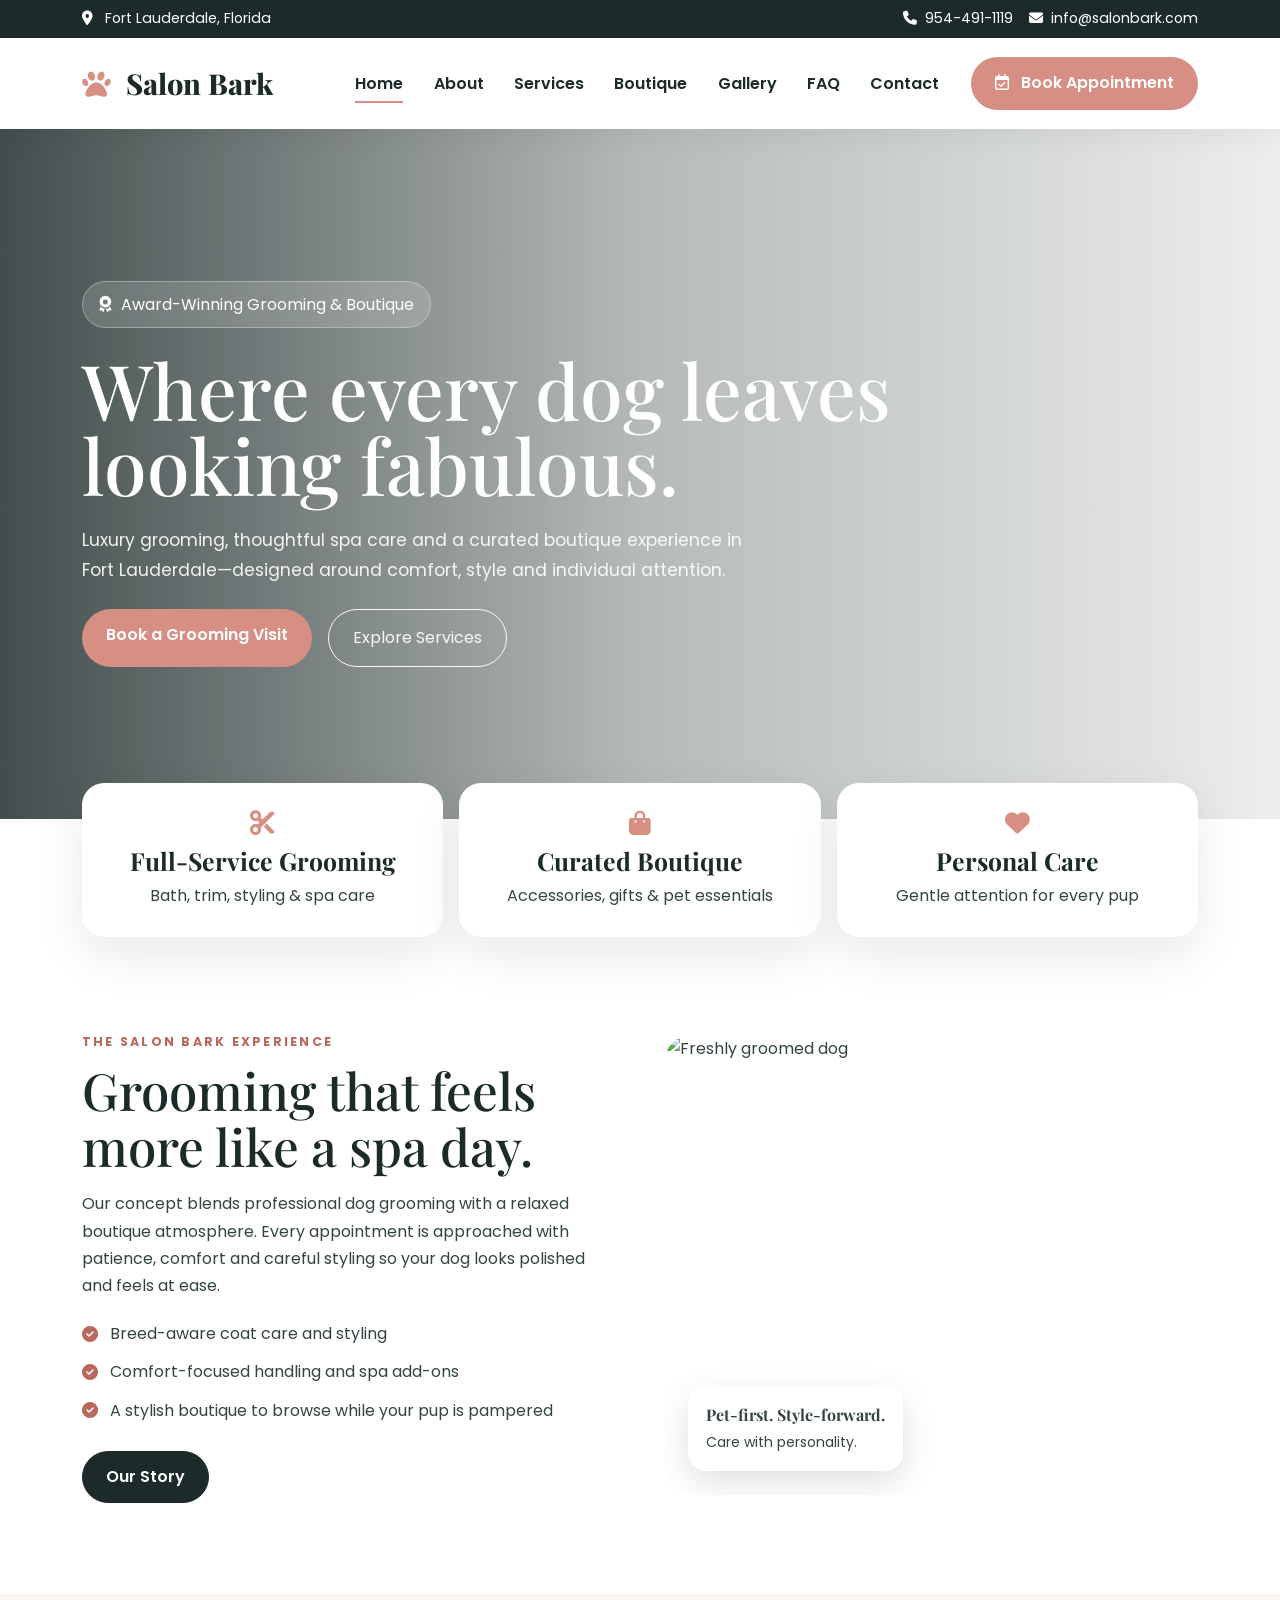
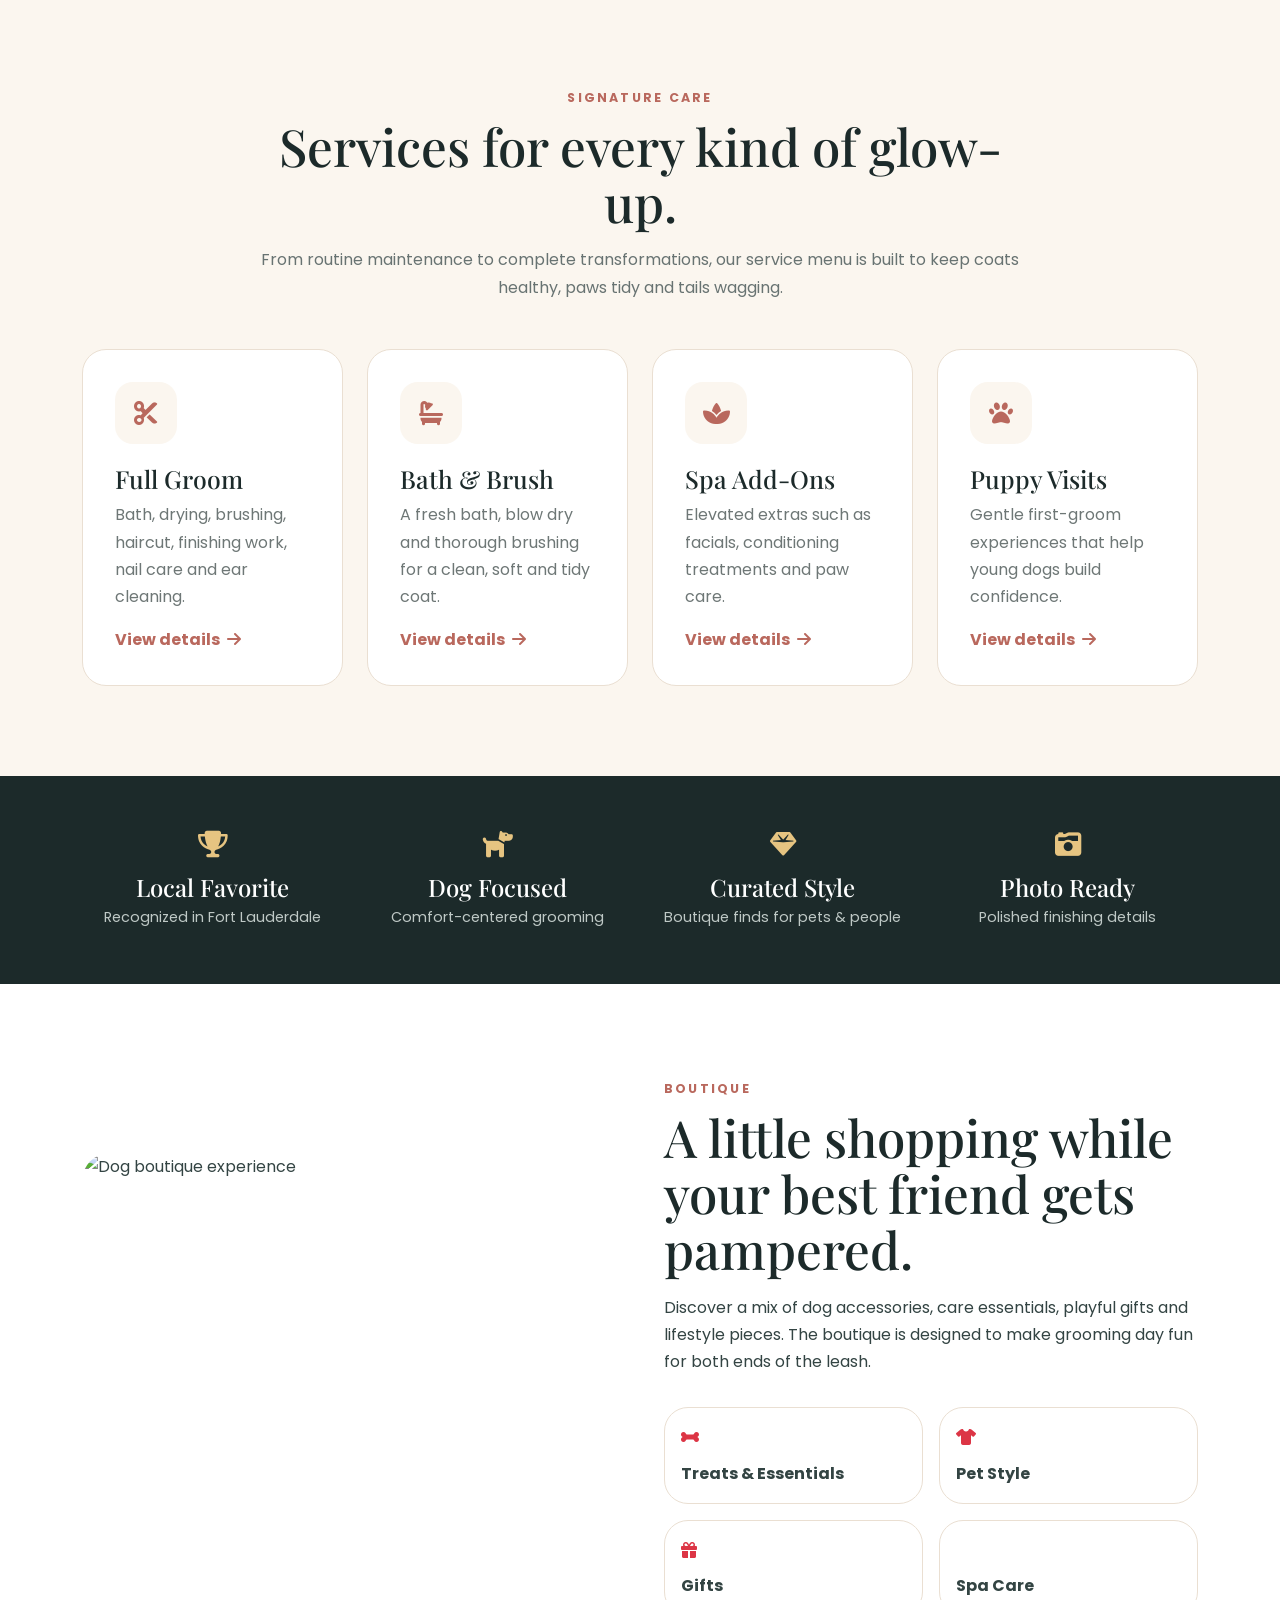
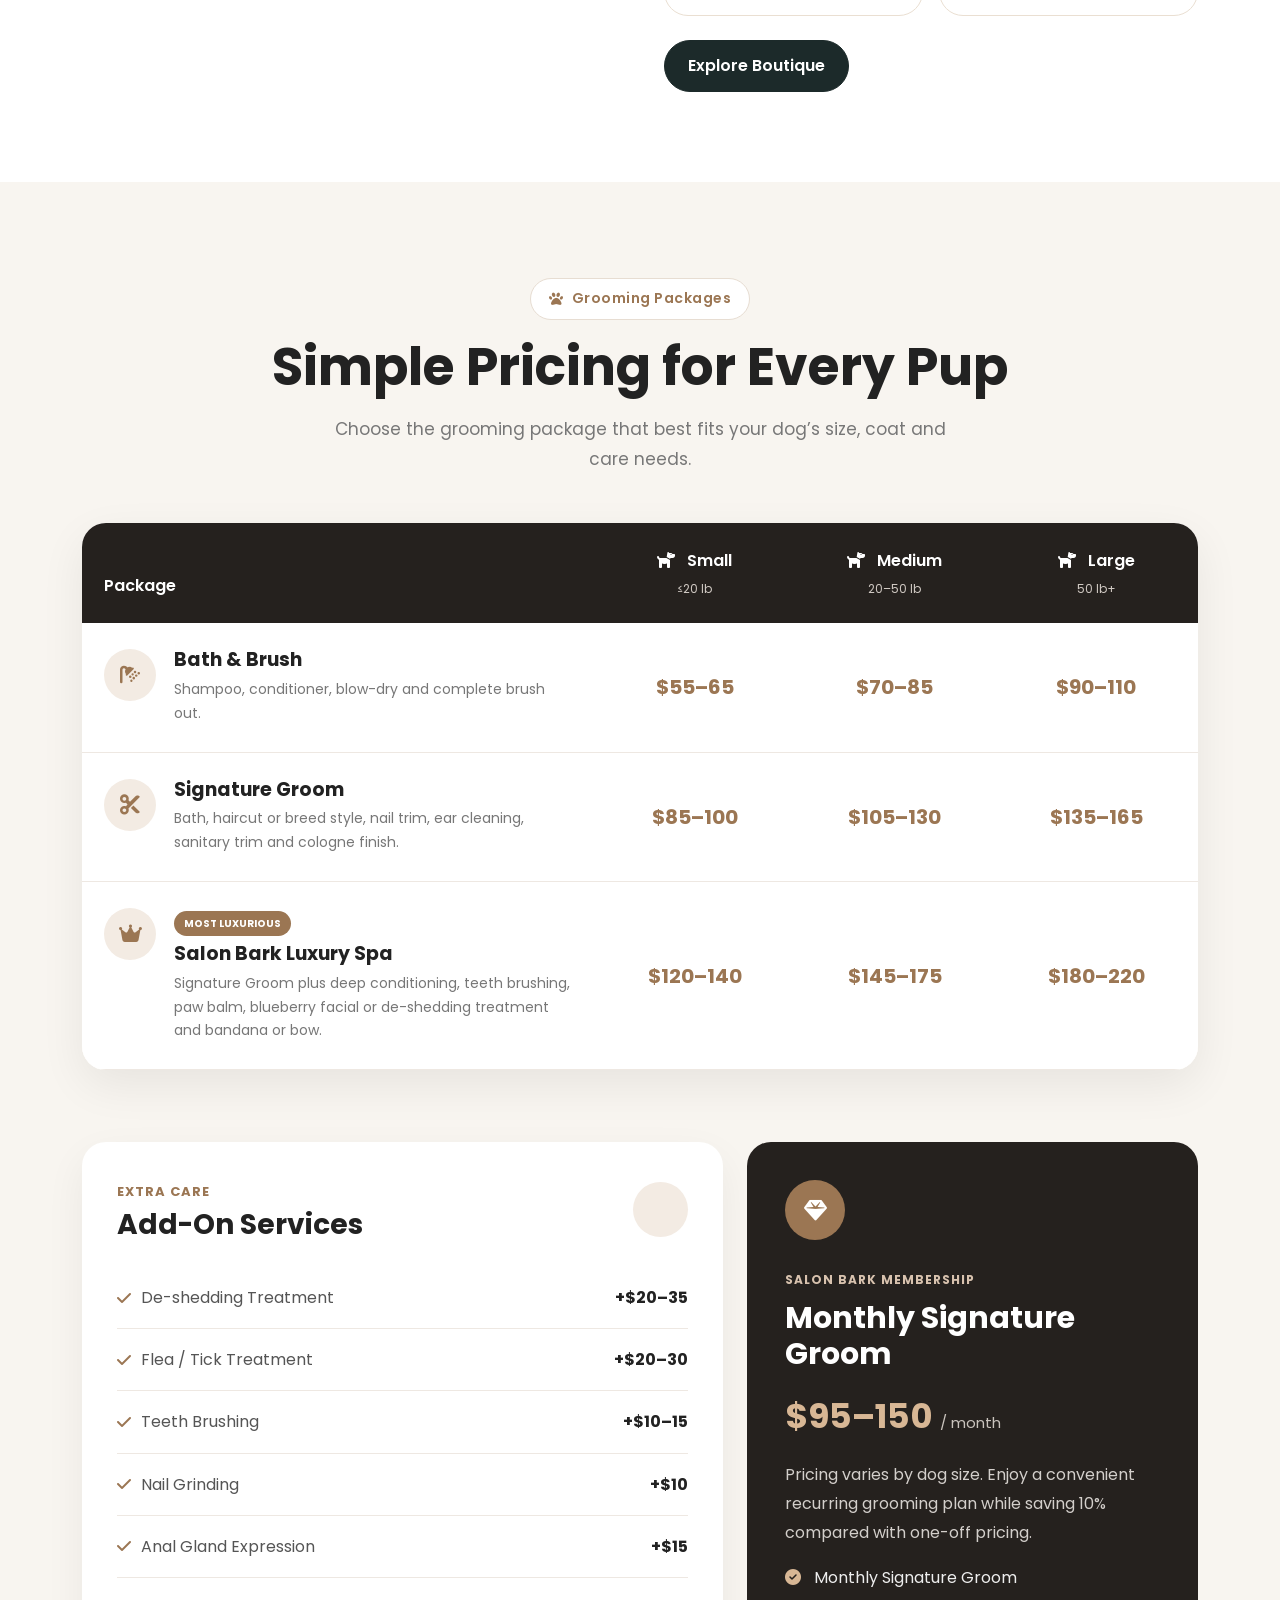
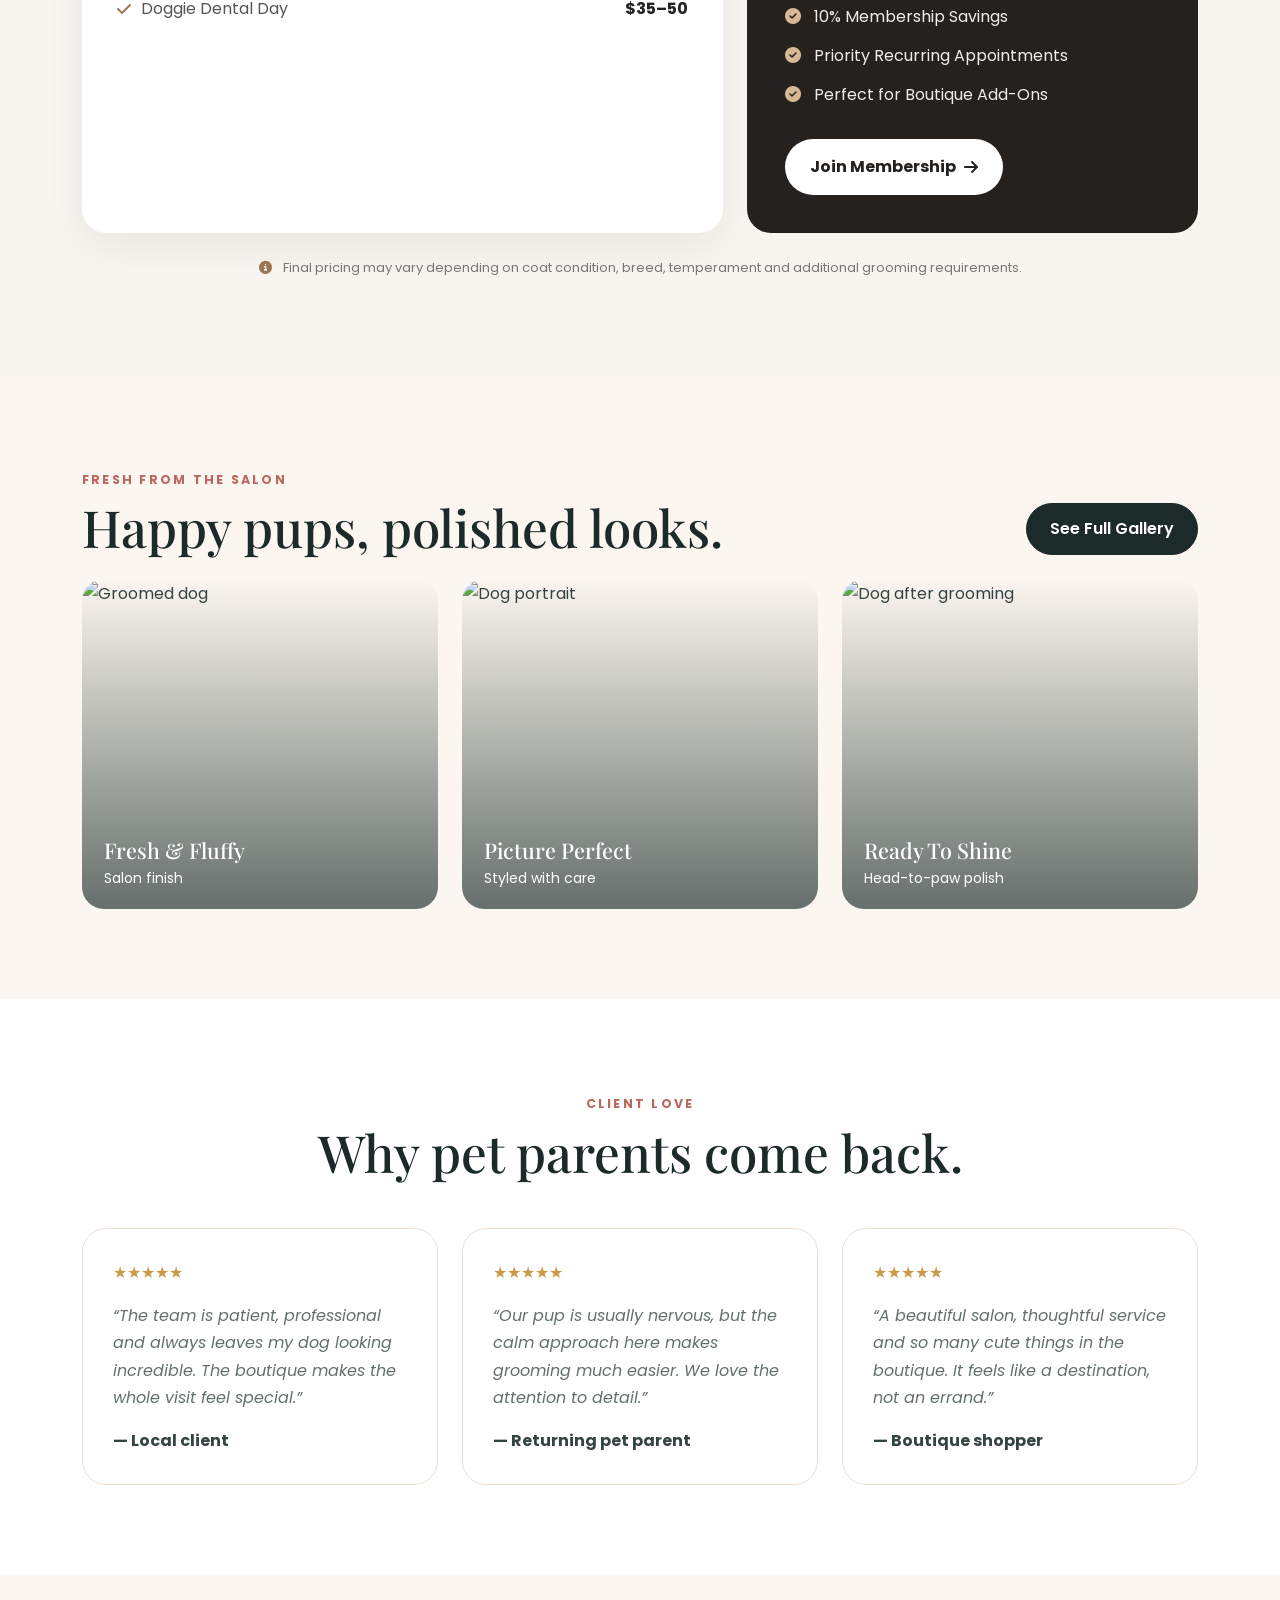
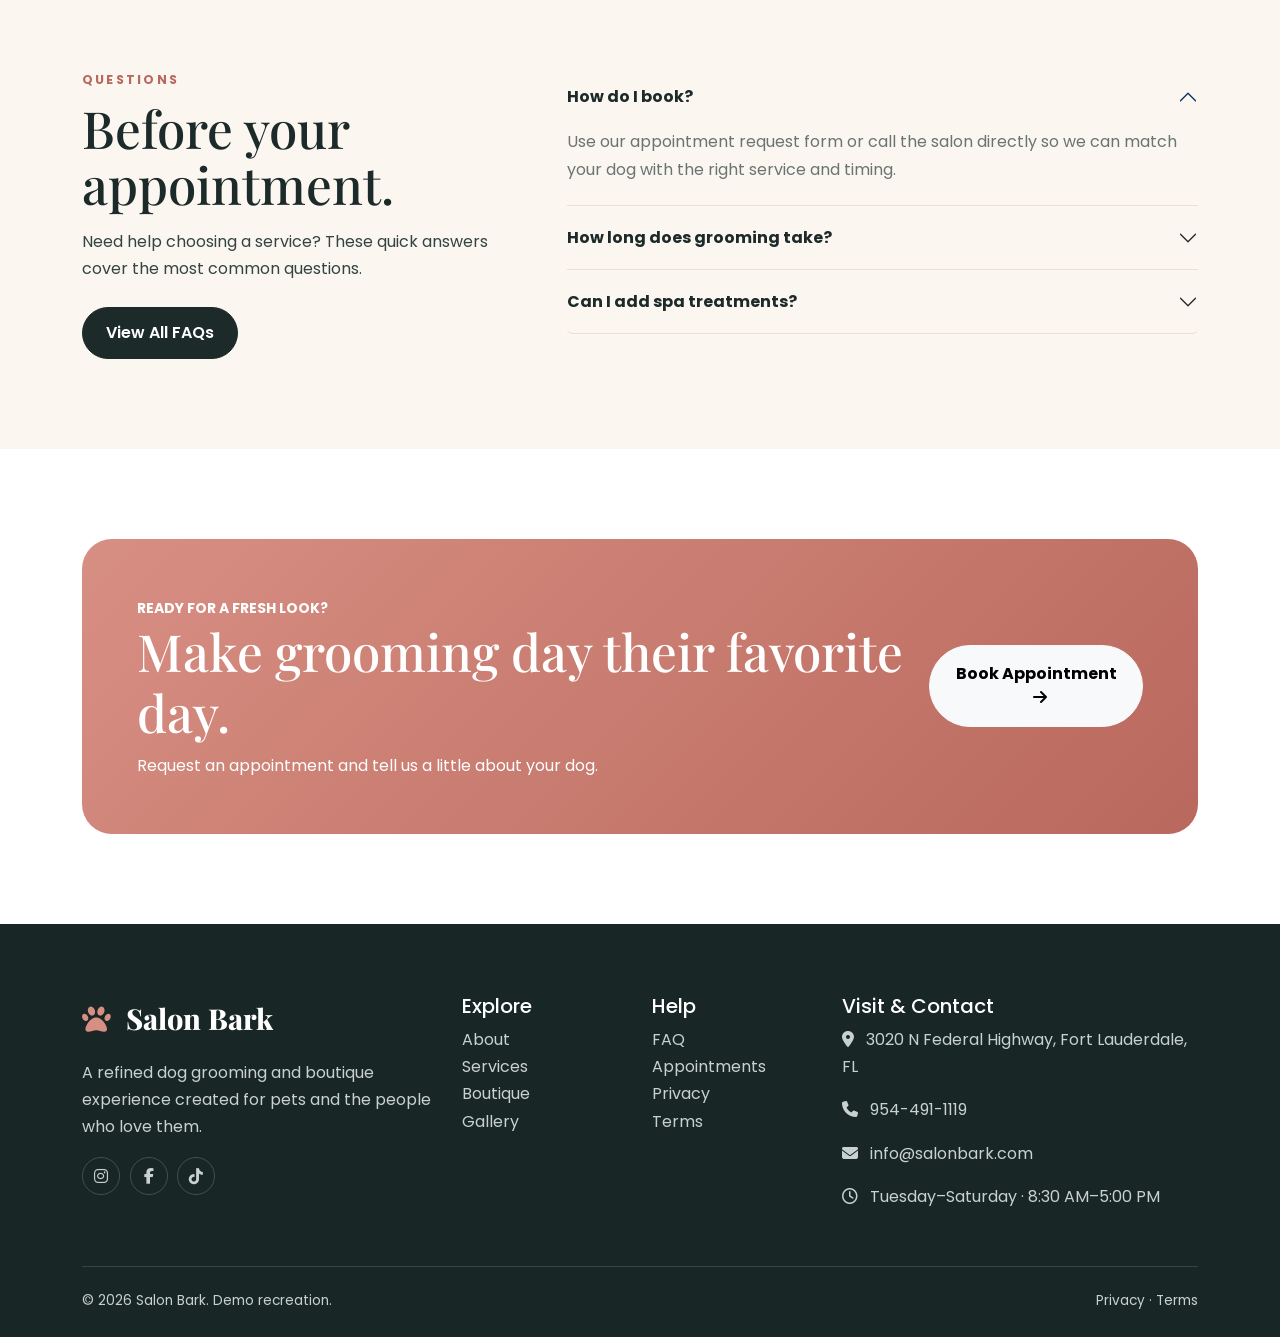
==== index.html @ e5b76bb6 "new" ====
<!DOCTYPE html>
<html lang="en">
 <head>
  <meta charset="utf-8"/>
  <meta content="width=device-width,initial-scale=1" name="viewport"/>
  <title>
   Salon Bark | Grooming &amp; Boutique
  </title>
  <meta content="Premium dog grooming and boutique experience in Fort Lauderdale." name="description"/>
  <link href="https://fonts.googleapis.com" rel="preconnect"/>
  <link crossorigin="" href="https://fonts.gstatic.com" rel="preconnect"/>
  <link href="https://fonts.googleapis.com/css2?family=Playfair+Display:wght@600;700;800&amp;family=Poppins:wght@400;500;600;700&amp;display=swap" rel="stylesheet"/>
  <link href="https://cdn.jsdelivr.net/npm/bootstrap@5.3.3/dist/css/bootstrap.min.css" rel="stylesheet"/>
  <link href="https://cdnjs.cloudflare.com/ajax/libs/font-awesome/6.7.2/css/all.min.css" rel="stylesheet"/>
  <link href="assets/css/style.css" rel="stylesheet"/>
 </head>
 <body>
  <div class="topbar">
   <div class="container d-flex flex-wrap justify-content-between align-items-center py-1">
    <div>
     <i class="fa-solid fa-location-dot me-2">
     </i>
     Fort Lauderdale, Florida
    </div>
    <div class="d-flex gap-3">
     <a href="tel:+19544911119">
      <i class="fa-solid fa-phone me-1">
      </i>
      954-491-1119
     </a>
     <a href="mailto:info@salonbark.com">
      <i class="fa-solid fa-envelope me-1">
      </i>
      info@salonbark.com
     </a>
    </div>
   </div>
  </div>
  <nav class="navbar navbar-expand-lg main-nav sticky-top">
   <div class="container py-2">
    <a class="navbar-brand" href="index.html">
     <i class="fa-solid fa-paw paw me-2">
     </i>
     Salon Bark
    </a>
    <button class="navbar-toggler border-0" data-bs-target="#mainNav" data-bs-toggle="collapse" type="button">
     <span class="navbar-toggler-icon">
     </span>
    </button>
    <div class="collapse navbar-collapse" id="mainNav">
     <ul class="navbar-nav ms-auto align-items-lg-center">
      <li class="nav-item">
       <a class="nav-link active" href="index.html">
        Home
       </a>
      </li>
      <li class="nav-item">
       <a class="nav-link" href="about.html">
        About
       </a>
      </li>
      <li class="nav-item">
       <a class="nav-link" href="services.html">
        Services
       </a>
      </li>
      <li class="nav-item">
       <a class="nav-link" href="boutique.html">
        Boutique
       </a>
      </li>
      <li class="nav-item">
       <a class="nav-link" href="gallery.html">
        Gallery
       </a>
      </li>
      <li class="nav-item">
       <a class="nav-link" href="faq.html">
        FAQ
       </a>
      </li>
      <li class="nav-item">
       <a class="nav-link" href="contact.html">
        Contact
       </a>
      </li>
     </ul>
     <a class="btn btn-soft ms-lg-3" href="appointment.html">
      <i class="fa-regular fa-calendar-check me-2">
      </i>
      Book Appointment
     </a>
    </div>
   </div>
  </nav>
  <section class="hero" style="background-image:url('https://images.unsplash.com/photo-1583337130417-3346a1be7dee?auto=format&amp;fit=crop&amp;w=1900&amp;q=85')">
   <div class="container">
    <span class="hero-badge">
     <i class="fa-solid fa-award">
     </i>
     Award-Winning Grooming &amp; Boutique
    </span>
    <h1 class="mt-4">
     Where every dog leaves looking fabulous.
    </h1>
    <p class="mt-4">
     Luxury grooming, thoughtful spa care and a curated boutique experience in Fort Lauderdale—designed around comfort, style and individual attention.
    </p>
    <div class="d-flex flex-wrap gap-3 mt-4">
     <a class="btn btn-soft" href="appointment.html">
      Book a Grooming Visit
     </a>
     <a class="btn btn-outline-light rounded-pill px-4 py-3" href="services.html">
      Explore Services
     </a>
    </div>
   </div>
  </section>
  <section class="stat-strip">
   <div class="container">
    <div class="row g-3">
     <div class="col-md-4">
      <div class="stat-card">
       <i class="fa-solid fa-scissors">
       </i>
       <strong>
        Full-Service Grooming
       </strong>
       <span>
        Bath, trim, styling &amp; spa care
       </span>
      </div>
     </div>
     <div class="col-md-4">
      <div class="stat-card">
       <i class="fa-solid fa-bag-shopping">
       </i>
       <strong>
        Curated Boutique
       </strong>
       <span>
        Accessories, gifts &amp; pet essentials
       </span>
      </div>
     </div>
     <div class="col-md-4">
      <div class="stat-card">
       <i class="fa-solid fa-heart">
       </i>
       <strong>
        Personal Care
       </strong>
       <span>
        Gentle attention for every pup
       </span>
      </div>
     </div>
    </div>
   </div>
  </section>
  <section class="section-pad">
   <div class="container">
    <div class="row align-items-center g-5">
     <div class="col-lg-6">
      <span class="eyebrow">
       The Salon Bark Experience
      </span>
      <h2 class="section-title">
       Grooming that feels more like a spa day.
      </h2>
      <p>
       Our concept blends professional dog grooming with a relaxed boutique atmosphere. Every appointment is approached with patience, comfort and careful styling so your dog looks polished and feels at ease.
      </p>
      <ul class="feature-list">
       <li>
        <i class="fa-solid fa-circle-check">
        </i>
        <span>
         Breed-aware coat care and styling
        </span>
       </li>
       <li>
        <i class="fa-solid fa-circle-check">
        </i>
        <span>
         Comfort-focused handling and spa add-ons
        </span>
       </li>
       <li>
        <i class="fa-solid fa-circle-check">
        </i>
        <span>
         A stylish boutique to browse while your pup is pampered
        </span>
       </li>
      </ul>
      <a class="btn btn-brand mt-3" href="about.html">
       Our Story
      </a>
     </div>
     <div class="col-lg-6">
      <div class="image-card">
       <img alt="Freshly groomed dog" src="https://images.unsplash.com/photo-1552053831-71594a27632d?auto=format&amp;fit=crop&amp;w=1200&amp;q=85"/>
       <div class="label">
        <strong class="d-block serif">
         Pet-first. Style-forward.
        </strong>
        <small>
         Care with personality.
        </small>
       </div>
      </div>
     </div>
    </div>
   </div>
  </section>
  <section class="section-pad bg-cream">
   <div class="container">
    <div class="text-center mx-auto mb-5" style="max-width:760px">
     <span class="eyebrow">
      Signature Care
     </span>
     <h2 class="section-title">
      Services for every kind of glow-up.
     </h2>
     <p class="section-copy mx-auto">
      From routine maintenance to complete transformations, our service menu is built to keep coats healthy, paws tidy and tails wagging.
     </p>
    </div>
    <div class="row g-4">
     <div class="col-md-6 col-lg-3">
      <div class="service-card">
       <div class="service-icon">
        <i class="fa-solid fa-scissors">
        </i>
       </div>
       <h3>
        Full Groom
       </h3>
       <p>
        Bath, drying, brushing, haircut, finishing work, nail care and ear cleaning.
       </p>
       <a class="learn" href="services.html">
        View details
        <i class="fa-solid fa-arrow-right ms-1">
        </i>
       </a>
      </div>
     </div>
     <div class="col-md-6 col-lg-3">
      <div class="service-card">
       <div class="service-icon">
        <i class="fa-solid fa-bath">
        </i>
       </div>
       <h3>
        Bath &amp; Brush
       </h3>
       <p>
        A fresh bath, blow dry and thorough brushing for a clean, soft and tidy coat.
       </p>
       <a class="learn" href="services.html">
        View details
        <i class="fa-solid fa-arrow-right ms-1">
        </i>
       </a>
      </div>
     </div>
     <div class="col-md-6 col-lg-3">
      <div class="service-card">
       <div class="service-icon">
        <i class="fa-solid fa-spa">
        </i>
       </div>
       <h3>
        Spa Add-Ons
       </h3>
       <p>
        Elevated extras such as facials, conditioning treatments and paw care.
       </p>
       <a class="learn" href="services.html">
        View details
        <i class="fa-solid fa-arrow-right ms-1">
        </i>
       </a>
      </div>
     </div>
     <div class="col-md-6 col-lg-3">
      <div class="service-card">
       <div class="service-icon">
        <i class="fa-solid fa-paw">
        </i>
       </div>
       <h3>
        Puppy Visits
       </h3>
       <p>
        Gentle first-groom experiences that help young dogs build confidence.
       </p>
       <a class="learn" href="services.html">
        View details
        <i class="fa-solid fa-arrow-right ms-1">
        </i>
       </a>
      </div>
     </div>
    </div>
   </div>
  </section>
  <section class="award-band">
   <div class="container">
    <div class="row g-4">
     <div class="col-6 col-lg-3 award-item">
      <i class="fa-solid fa-trophy">
      </i>
      <h4>
       Local Favorite
      </h4>
      <p>
       Recognized in Fort Lauderdale
      </p>
     </div>
     <div class="col-6 col-lg-3 award-item">
      <i class="fa-solid fa-dog">
      </i>
      <h4>
       Dog Focused
      </h4>
      <p>
       Comfort-centered grooming
      </p>
     </div>
     <div class="col-6 col-lg-3 award-item">
      <i class="fa-solid fa-gem">
      </i>
      <h4>
       Curated Style
      </h4>
      <p>
       Boutique finds for pets &amp; people
      </p>
     </div>
     <div class="col-6 col-lg-3 award-item">
      <i class="fa-solid fa-camera-retro">
      </i>
      <h4>
       Photo Ready
      </h4>
      <p>
       Polished finishing details
      </p>
     </div>
    </div>
   </div>
  </section>
  <section class="section-pad">
   <div class="container">
    <div class="row align-items-center g-5">
     <div class="col-lg-6 order-lg-2">
      <span class="eyebrow">
       Boutique
      </span>
      <h2 class="section-title">
       A little shopping while your best friend gets pampered.
      </h2>
      <p>
       Discover a mix of dog accessories, care essentials, playful gifts and lifestyle pieces. The boutique is designed to make grooming day fun for both ends of the leash.
      </p>
      <div class="row g-3 mt-3">
       <div class="col-6">
        <div class="service-card p-3">
         <i class="fa-solid fa-bone text-danger">
         </i>
         <strong class="d-block mt-2">
          Treats &amp; Essentials
         </strong>
        </div>
       </div>
       <div class="col-6">
        <div class="service-card p-3">
         <i class="fa-solid fa-shirt text-danger">
         </i>
         <strong class="d-block mt-2">
          Pet Style
         </strong>
        </div>
       </div>
       <div class="col-6">
        <div class="service-card p-3">
         <i class="fa-solid fa-gift text-danger">
         </i>
         <strong class="d-block mt-2">
          Gifts
         </strong>
        </div>
       </div>
       <div class="col-6">
        <div class="service-card p-3">
         <i class="fa-solid fa-sparkles text-danger">
         </i>
         <strong class="d-block mt-2">
          Spa Care
         </strong>
        </div>
       </div>
      </div>
      <a class="btn btn-brand mt-4" href="boutique.html">
       Explore Boutique
      </a>
     </div>
     <div class="col-lg-6 order-lg-1">
      <div class="image-card">
       <img alt="Dog boutique experience" src="https://images.unsplash.com/photo-1558788353-f76d92427f16?auto=format&amp;fit=crop&amp;w=1200&amp;q=85"/>
      </div>
     </div>
    </div>
   </div>
  </section>
  <!-- PRICING SECTION -->
<section class="pricing-section py-5">
    <div class="container py-lg-5">

        <!-- Heading -->
        <div class="row justify-content-center text-center mb-5">
            <div class="col-lg-8">
                <span class="pricing-badge">
                    <i class="fa-solid fa-paw me-2"></i>
                    Grooming Packages
                </span>

                <h2 class="pricing-title mt-3">
                    Simple Pricing for Every Pup
                </h2>

                <p class="pricing-description">
                    Choose the grooming package that best fits your dog’s size,
                    coat and care needs.
                </p>
            </div>
        </div>

        <!-- Main Pricing Table -->
        <div class="pricing-table-wrapper">
            <div class="table-responsive">
                <table class="table pricing-table align-middle mb-0">

                    <thead>
                        <tr>
                            <th>Package</th>
                            <th>
                                <i class="fa-solid fa-dog me-2"></i>
                                Small
                                <span>≤20 lb</span>
                            </th>

                            <th>
                                <i class="fa-solid fa-dog me-2"></i>
                                Medium
                                <span>20–50 lb</span>
                            </th>

                            <th>
                                <i class="fa-solid fa-dog me-2"></i>
                                Large
                                <span>50 lb+</span>
                            </th>
                        </tr>
                    </thead>

                    <tbody>

                        <!-- Bath -->
                        <tr>
                            <td>
                                <div class="package-info">
                                    <div class="package-icon">
                                        <i class="fa-solid fa-shower"></i>
                                    </div>

                                    <div>
                                        <h5>Bath &amp; Brush</h5>
                                        <p>
                                            Shampoo, conditioner, blow-dry and
                                            complete brush out.
                                        </p>
                                    </div>
                                </div>
                            </td>

                            <td>
                                <span class="price">$55–65</span>
                            </td>

                            <td>
                                <span class="price">$70–85</span>
                            </td>

                            <td>
                                <span class="price">$90–110</span>
                            </td>
                        </tr>

                        <!-- Signature -->
                        <tr>
                            <td>
                                <div class="package-info">
                                    <div class="package-icon">
                                        <i class="fa-solid fa-scissors"></i>
                                    </div>

                                    <div>
                                        <h5>Signature Groom</h5>
                                        <p>
                                            Bath, haircut or breed style, nail trim,
                                            ear cleaning, sanitary trim and cologne finish.
                                        </p>
                                    </div>
                                </div>
                            </td>

                            <td>
                                <span class="price">$85–100</span>
                            </td>

                            <td>
                                <span class="price">$105–130</span>
                            </td>

                            <td>
                                <span class="price">$135–165</span>
                            </td>
                        </tr>

                        <!-- Luxury -->
                        <tr class="featured-row">
                            <td>
                                <div class="package-info">
                                    <div class="package-icon">
                                        <i class="fa-solid fa-crown"></i>
                                    </div>

                                    <div>
                                        <span class="popular-label">Most Luxurious</span>

                                        <h5>Salon Bark Luxury Spa</h5>

                                        <p>
                                            Signature Groom plus deep conditioning,
                                            teeth brushing, paw balm, blueberry facial
                                            or de-shedding treatment and bandana or bow.
                                        </p>
                                    </div>
                                </div>
                            </td>

                            <td>
                                <span class="price">$120–140</span>
                            </td>

                            <td>
                                <span class="price">$145–175</span>
                            </td>

                            <td>
                                <span class="price">$180–220</span>
                            </td>
                        </tr>

                    </tbody>
                </table>
            </div>
        </div>


        <!-- Add Ons -->
        <div class="row g-4 mt-5">

            <div class="col-lg-7">
                <div class="addons-box h-100">

                    <div class="section-mini-heading">
                        <div>
                            <span>Extra Care</span>
                            <h3>Add-On Services</h3>
                        </div>

                        <div class="heading-icon">
                            <i class="fa-solid fa-sparkles"></i>
                        </div>
                    </div>

                    <div class="addon-item">
                        <span>
                            <i class="fa-solid fa-check"></i>
                            De-shedding Treatment
                        </span>
                        <strong>+$20–35</strong>
                    </div>

                    <div class="addon-item">
                        <span>
                            <i class="fa-solid fa-check"></i>
                            Flea / Tick Treatment
                        </span>
                        <strong>+$20–30</strong>
                    </div>

                    <div class="addon-item">
                        <span>
                            <i class="fa-solid fa-check"></i>
                            Teeth Brushing
                        </span>
                        <strong>+$10–15</strong>
                    </div>

                    <div class="addon-item">
                        <span>
                            <i class="fa-solid fa-check"></i>
                            Nail Grinding
                        </span>
                        <strong>+$10</strong>
                    </div>

                    <div class="addon-item">
                        <span>
                            <i class="fa-solid fa-check"></i>
                            Anal Gland Expression
                        </span>
                        <strong>+$15</strong>
                    </div>

                    <div class="addon-item border-0 pb-0">
                        <span>
                            <i class="fa-solid fa-check"></i>
                            Doggie Dental Day
                        </span>
                        <strong>$35–50</strong>
                    </div>

                </div>
            </div>


            <!-- Membership -->
            <div class="col-lg-5">
                <div class="membership-box h-100">

                    <div class="membership-icon">
                        <i class="fa-solid fa-gem"></i>
                    </div>

                    <span class="membership-small">
                        Salon Bark Membership
                    </span>

                    <h3>Monthly Signature Groom</h3>

                    <div class="membership-price">
                        $95–150
                        <span>/ month</span>
                    </div>

                    <p>
                        Pricing varies by dog size. Enjoy a convenient recurring
                        grooming plan while saving 10% compared with one-off pricing.
                    </p>

                    <ul class="list-unstyled">
                        <li>
                            <i class="fa-solid fa-circle-check"></i>
                            Monthly Signature Groom
                        </li>

                        <li>
                            <i class="fa-solid fa-circle-check"></i>
                            10% Membership Savings
                        </li>

                        <li>
                            <i class="fa-solid fa-circle-check"></i>
                            Priority Recurring Appointments
                        </li>

                        <li>
                            <i class="fa-solid fa-circle-check"></i>
                            Perfect for Boutique Add-Ons
                        </li>
                    </ul>

                    <a href="appointment.html" class="membership-btn">
                        Join Membership
                        <i class="fa-solid fa-arrow-right ms-2"></i>
                    </a>

                </div>
            </div>

        </div>

        <!-- Note -->
        <div class="pricing-note text-center mt-4">
            <i class="fa-solid fa-circle-info me-2"></i>
            Final pricing may vary depending on coat condition, breed,
            temperament and additional grooming requirements.
        </div>

    </div>
</section>
  <section class="section-pad bg-cream">
   <div class="container">
    <div class="d-flex flex-wrap justify-content-between align-items-end gap-3 mb-4">
     <div>
      <span class="eyebrow">
       Fresh From The Salon
      </span>
      <h2 class="section-title mb-0">
       Happy pups, polished looks.
      </h2>
     </div>
     <a class="btn btn-brand" href="gallery.html">
      See Full Gallery
     </a>
    </div>
    <div class="row g-4">
     <div class="col-md-4">
      <div class="gallery-card">
       <img alt="Groomed dog" src="https://images.unsplash.com/photo-1560807707-8cc77767d783?auto=format&amp;fit=crop&amp;w=1200&amp;q=85"/>
       <div class="caption">
        <h5>
         Fresh &amp; Fluffy
        </h5>
        <small>
         Salon finish
        </small>
       </div>
      </div>
     </div>
     <div class="col-md-4">
      <div class="gallery-card">
       <img alt="Dog portrait" src="https://images.unsplash.com/photo-1537151608828-ea2b11777ee8?auto=format&amp;fit=crop&amp;w=1200&amp;q=85"/>
       <div class="caption">
        <h5>
         Picture Perfect
        </h5>
        <small>
         Styled with care
        </small>
       </div>
      </div>
     </div>
     <div class="col-md-4">
      <div class="gallery-card">
       <img alt="Dog after grooming" src="https://images.unsplash.com/photo-1517849845537-4d257902454a?auto=format&amp;fit=crop&amp;w=1200&amp;q=85"/>
       <div class="caption">
        <h5>
         Ready To Shine
        </h5>
        <small>
         Head-to-paw polish
        </small>
       </div>
      </div>
     </div>
    </div>
   </div>
  </section>
  <section class="section-pad">
   <div class="container">
    <div class="text-center mb-5">
     <span class="eyebrow">
      Client Love
     </span>
     <h2 class="section-title">
      Why pet parents come back.
     </h2>
    </div>
    <div class="row g-4">
     <div class="col-lg-4">
      <div class="quote-card">
       <div class="stars mb-3">
        ★★★★★
       </div>
       <p>
        “The team is patient, professional and always leaves my dog looking incredible. The boutique makes the whole visit feel special.”
       </p>
       <strong>
        — Local client
       </strong>
      </div>
     </div>
     <div class="col-lg-4">
      <div class="quote-card">
       <div class="stars mb-3">
        ★★★★★
       </div>
       <p>
        “Our pup is usually nervous, but the calm approach here makes grooming much easier. We love the attention to detail.”
       </p>
       <strong>
        — Returning pet parent
       </strong>
      </div>
     </div>
     <div class="col-lg-4">
      <div class="quote-card">
       <div class="stars mb-3">
        ★★★★★
       </div>
       <p>
        “A beautiful salon, thoughtful service and so many cute things in the boutique. It feels like a destination, not an errand.”
       </p>
       <strong>
        — Boutique shopper
       </strong>
      </div>
     </div>
    </div>
   </div>
  </section>
  <section class="section-pad bg-cream">
   <div class="container">
    <div class="row g-5">
     <div class="col-lg-5">
      <span class="eyebrow">
       Questions
      </span>
      <h2 class="section-title">
       Before your appointment.
      </h2>
      <p>
       Need help choosing a service? These quick answers cover the most common questions.
      </p>
      <a class="btn btn-brand mt-2" href="faq.html">
       View All FAQs
      </a>
     </div>
     <div class="col-lg-7 faq-wrap">
      <div class="accordion" id="homeFaq">
       <div class="accordion-item">
        <h2 class="accordion-header">
         <button class="accordion-button" data-bs-target="#h1" data-bs-toggle="collapse">
          How do I book?
         </button>
        </h2>
        <div class="accordion-collapse collapse show" data-bs-parent="#homeFaq" id="h1">
         <div class="accordion-body">
          Use our appointment request form or call the salon directly so we can match your dog with the right service and timing.
         </div>
        </div>
       </div>
       <div class="accordion-item">
        <h2 class="accordion-header">
         <button class="accordion-button collapsed" data-bs-target="#h2" data-bs-toggle="collapse">
          How long does grooming take?
         </button>
        </h2>
        <div class="accordion-collapse collapse" data-bs-parent="#homeFaq" id="h2">
         <div class="accordion-body">
          Timing depends on breed, coat condition and selected services. We provide an estimate when your appointment is confirmed.
         </div>
        </div>
       </div>
       <div class="accordion-item">
        <h2 class="accordion-header">
         <button class="accordion-button collapsed" data-bs-target="#h3" data-bs-toggle="collapse">
          Can I add spa treatments?
         </button>
        </h2>
        <div class="accordion-collapse collapse" data-bs-parent="#homeFaq" id="h3">
         <div class="accordion-body">
          Yes. Add-ons can be selected based on coat, skin and comfort needs.
         </div>
        </div>
       </div>
      </div>
     </div>
    </div>
   </div>
  </section>
  <section class="section-pad">
   <div class="container">
    <div class="cta-box d-flex flex-column flex-lg-row align-items-lg-center justify-content-between gap-4">
     <div>
      <span class="text-uppercase fw-bold small">
       Ready for a fresh look?
      </span>
      <h2 class="mb-2">
       Make grooming day their favorite day.
      </h2>
      <p class="mb-0">
       Request an appointment and tell us a little about your dog.
      </p>
     </div>
     <a class="btn btn-light rounded-pill px-4 py-3 fw-bold" href="appointment.html">
      Book Appointment
      <i class="fa-solid fa-arrow-right ms-2">
      </i>
     </a>
    </div>
   </div>
  </section>
  <footer class="footer">
   <div class="container">
    <div class="row g-4">
     <div class="col-lg-4">
      <div class="brand">
       <i class="fa-solid fa-paw me-2" style="color:#d88f83">
       </i>
       Salon Bark
      </div>
      <p class="mt-3">
       A refined dog grooming and boutique experience created for pets and the people who love them.
      </p>
      <div class="social mt-3">
       <a href="#">
        <i class="fa-brands fa-instagram">
        </i>
       </a>
       <a href="#">
        <i class="fa-brands fa-facebook-f">
        </i>
       </a>
       <a href="#">
        <i class="fa-brands fa-tiktok">
        </i>
       </a>
      </div>
     </div>
     <div class="col-6 col-lg-2">
      <h5>
       Explore
      </h5>
      <ul class="list-unstyled">
       <li>
        <a href="about.html">
         About
        </a>
       </li>
       <li>
        <a href="services.html">
         Services
        </a>
       </li>
       <li>
        <a href="boutique.html">
         Boutique
        </a>
       </li>
       <li>
        <a href="gallery.html">
         Gallery
        </a>
       </li>
      </ul>
     </div>
     <div class="col-6 col-lg-2">
      <h5>
       Help
      </h5>
      <ul class="list-unstyled">
       <li>
        <a href="faq.html">
         FAQ
        </a>
       </li>
       <li>
        <a href="appointment.html">
         Appointments
        </a>
       </li>
       <li>
        <a href="privacy.html">
         Privacy
        </a>
       </li>
       <li>
        <a href="terms.html">
         Terms
        </a>
       </li>
      </ul>
     </div>
     <div class="col-lg-4">
      <h5>
       Visit &amp; Contact
      </h5>
      <p>
       <i class="fa-solid fa-location-dot me-2">
       </i>
       3020 N Federal Highway, Fort Lauderdale, FL
      </p>
      <p>
       <i class="fa-solid fa-phone me-2">
       </i>
       <a href="tel:+19544911119">
        954-491-1119
       </a>
      </p>
      <p>
       <i class="fa-solid fa-envelope me-2">
       </i>
       <a href="mailto:info@salonbark.com">
        info@salonbark.com
       </a>
      </p>
      <p>
       <i class="fa-regular fa-clock me-2">
       </i>
       Tuesday–Saturday · 8:30 AM–5:00 PM
      </p>
     </div>
    </div>
    <div class="footer-bottom d-flex flex-wrap justify-content-between gap-2">
     <span>
      ©
      <span data-year="">
      </span>
      Salon Bark. Demo recreation.
     </span>
     <span>
      <a href="privacy.html">
       Privacy
      </a>
      ·
      <a href="terms.html">
       Terms
      </a>
     </span>
    </div>
   </div>
  </footer>
  <script src="https://cdn.jsdelivr.net/npm/bootstrap@5.3.3/dist/js/bootstrap.bundle.min.js">
  </script>
  <script src="assets/js/script.js">
  </script>
 </body>
</html>
---- assets/css/style.css ----
:root {
  --ink: #1c2a2a;
  --ink2: #334443;
  --cream: #fbf6ef;
  --sand: #eadcc9;
  --rose: #d88f83;
  --rose-dark: #b9685d;
  --sage: #8fa69d;
  --gold: #c7a46a;
  --white: #fff;
  --line: #eadfd2;
}

* {
  box-sizing: border-box
}

html {
  scroll-behavior: smooth
}

body {
  font-family: 'Poppins',sans-serif;
  color: var(--ink2);
  background: #fff;
  line-height: 1.7
}

a {
  text-decoration: none;
  color: inherit
}

.serif {
  font-family: 'Playfair Display',serif
}
/* ==============================
   Pricing Section
================================ */

.pricing-section {
    background: #f8f5f0;
}

.pricing-badge {
    display: inline-flex;
    align-items: center;
    padding: 8px 18px;
    background: #ffffff;
    border: 1px solid #e7ddd2;
    border-radius: 50px;
    color: #9b7653;
    font-size: 14px;
    font-weight: 600;
    letter-spacing: 0.5px;
}

.pricing-title {
    font-size: clamp(34px, 5vw, 52px);
    font-weight: 700;
    color: #222222;
}

.pricing-description {
    max-width: 650px;
    margin: 15px auto 0;
    color: #777777;
    font-size: 17px;
    line-height: 1.8;
}


/* Table */

.pricing-table-wrapper {
    background: #ffffff;
    border-radius: 24px;
    overflow: hidden;
    box-shadow: 0 15px 45px rgba(0, 0, 0, 0.07);
}

.pricing-table {
    min-width: 850px;
}

.pricing-table thead th {
    background: #25211e;
    color: #ffffff;
    padding: 24px 22px;
    border: none;
    font-size: 16px;
    font-weight: 600;
    text-align: center;
}

.pricing-table thead th:first-child {
    text-align: left;
    width: 46%;
}

.pricing-table thead th span {
    display: block;
    color: #cfc8c2;
    font-size: 12px;
    font-weight: 400;
    margin-top: 5px;
}

.pricing-table tbody td {
    padding: 26px 22px;
    border-color: #eee8e2;
    text-align: center;
    vertical-align: middle;
}

.pricing-table tbody td:first-child {
    text-align: left;
}

.package-info {
    display: flex;
    align-items: flex-start;
    gap: 18px;
}

.package-icon {
    width: 52px;
    height: 52px;
    min-width: 52px;
    border-radius: 50%;
    background: #f3ebe3;
    color: #9b7653;
    display: flex;
    align-items: center;
    justify-content: center;
    font-size: 20px;
}

.package-info h5 {
    color: #222222;
    font-size: 19px;
    font-weight: 700;
    margin-bottom: 6px;
}

.package-info p {
    color: #777777;
    font-size: 14px;
    line-height: 1.7;
    margin: 0;
}

.price {
    color: #9b7653;
    font-size: 20px;
    font-weight: 700;
}

.featured-row {
    background: #fdf9f4;
}

.popular-label {
    display: inline-block;
    background: #9b7653;
    color: #ffffff;
    padding: 4px 10px;
    border-radius: 50px;
    font-size: 10px;
    font-weight: 700;
    text-transform: uppercase;
    margin-bottom: 7px;
}


/* Add-ons */

.addons-box {
    background: #ffffff;
    padding: 35px;
    border-radius: 24px;
    box-shadow: 0 15px 40px rgba(0, 0, 0, 0.06);
}

.section-mini-heading {
    display: flex;
    justify-content: space-between;
    align-items: center;
    margin-bottom: 25px;
}

.section-mini-heading span {
    color: #9b7653;
    font-size: 13px;
    font-weight: 700;
    text-transform: uppercase;
    letter-spacing: 1px;
}

.section-mini-heading h3 {
    color: #222222;
    font-size: 28px;
    font-weight: 700;
    margin: 4px 0 0;
}

.heading-icon {
    width: 55px;
    height: 55px;
    border-radius: 50%;
    background: #f3ebe3;
    color: #9b7653;
    display: flex;
    align-items: center;
    justify-content: center;
    font-size: 20px;
}

.addon-item {
    display: flex;
    align-items: center;
    justify-content: space-between;
    gap: 20px;
    padding: 17px 0;
    border-bottom: 1px solid #eee8e2;
    color: #555555;
}

.addon-item span {
    display: flex;
    align-items: center;
    gap: 10px;
}

.addon-item i {
    color: #9b7653;
}

.addon-item strong {
    color: #222222;
    white-space: nowrap;
}


/* Membership */

.membership-box {
    background: #25211e;
    border-radius: 24px;
    padding: 38px;
    color: #ffffff;
    position: relative;
    overflow: hidden;
}

.membership-icon {
    width: 60px;
    height: 60px;
    border-radius: 50%;
    background: #9b7653;
    display: flex;
    align-items: center;
    justify-content: center;
    font-size: 23px;
    margin-bottom: 25px;
}

.membership-small {
    color: #d8c2ae;
    text-transform: uppercase;
    font-size: 12px;
    font-weight: 700;
    letter-spacing: 1px;
}

.membership-box h3 {
    font-size: 30px;
    font-weight: 700;
    margin: 8px 0 16px;
}

.membership-price {
    color: #d8b795;
    font-size: 34px;
    font-weight: 700;
    margin-bottom: 15px;
}

.membership-price span {
    color: #c9c3bd;
    font-size: 15px;
    font-weight: 400;
}

.membership-box p {
    color: #d3cfcb;
    line-height: 1.8;
}

.membership-box li {
    margin-bottom: 12px;
    color: #eeeeee;
}

.membership-box li i {
    color: #d8b795;
    margin-right: 9px;
}

.membership-btn {
    display: inline-flex;
    align-items: center;
    justify-content: center;
    margin-top: 15px;
    padding: 14px 25px;
    background: #ffffff;
    color: #25211e;
    border-radius: 50px;
    font-weight: 700;
    text-decoration: none;
    transition: 0.3s ease;
}

.membership-btn:hover {
    background: #9b7653;
    color: #ffffff;
}


/* Note */

.pricing-note {
    color: #777777;
    font-size: 13px;
}

.pricing-note i {
    color: #9b7653;
}
.section-pad {
  padding: 90px 0
}

.bg-cream {
  background: var(--cream)
}

.eyebrow {
  letter-spacing: .18em;
  text-transform: uppercase;
  font-size: .78rem;
  font-weight: 700;
  color: var(--rose-dark)
}

.section-title {
  font-family: 'Playfair Display',serif;
  font-size: clamp(2.15rem,4vw,3.4rem);
  line-height: 1.1;
  color: var(--ink);
  margin: .45rem 0 1rem
}

.section-copy {
  max-width: 760px;
  color: #687372
}

.btn-brand {
  background: var(--ink);
  color: #fff;
  border-radius: 999px;
  padding: .82rem 1.45rem;
  font-weight: 600;
  border: 1px solid var(--ink)
}

.btn-brand:hover {
  background: var(--rose-dark);
  border-color: var(--rose-dark);
  color: #fff
}

.btn-soft {
  background: var(--rose);
  color: #fff;
  border-radius: 999px;
  padding: .82rem 1.45rem;
  font-weight: 600
}

.btn-soft:hover {
  background: var(--rose-dark);
  color: #fff
}

.topbar {
  background: var(--ink);
  color: #fff;
  font-size: .88rem
}

.topbar a {
  color: #fff
}

.topbar .container {
  min-height: 38px
}

.main-nav {
  background: rgba(255,255,255,.97);
  box-shadow: 0 8px 25px rgba(0,0,0,.05)
}

.navbar-brand {
  font-family: 'Playfair Display',serif;
  font-weight: 800;
  font-size: 1.8rem;
  color: var(--ink)!important
}

.navbar-brand .paw {
  color: var(--rose)
}

.nav-link {
  font-weight: 600;
  color: var(--ink)!important;
  margin: 0 .45rem;
  position: relative
}

.nav-link:after {
  content: '';
  position: absolute;
  left: .5rem;
  right: .5rem;
  bottom: .15rem;
  height: 2px;
  background: var(--rose);
  transform: scaleX(0);
  transition: .25s
}

.nav-link:hover:after,.nav-link.active:after {
  transform: scaleX(1)
}

.hero {
  min-height: 690px;
  display: flex;
  align-items: center;
  position: relative;
  background-size: cover;
  background-position: center
}

.hero:before {
  content: '';
  position: absolute;
  inset: 0;
  background: linear-gradient(90deg,rgba(24,39,38,.82),rgba(24,39,38,.32),rgba(24,39,38,.08))
}

.hero .container {
  position: relative;
  z-index: 2
}

.hero h1 {
  font-family: 'Playfair Display',serif;
  color: #fff;
  font-size: clamp(3rem,6vw,5.8rem);
  line-height: .98;
  max-width: 820px
}

.hero p {
  color: rgba(255,255,255,.9);
  font-size: 1.08rem;
  max-width: 660px
}

.hero-badge {
  display: inline-flex;
  align-items: center;
  gap: .6rem;
  background: rgba(255,255,255,.15);
  border: 1px solid rgba(255,255,255,.3);
  padding: .55rem 1rem;
  border-radius: 999px;
  color: #fff;
  backdrop-filter: blur(8px)
}

.inner-hero {
  padding: 155px 0 110px;
  background-size: cover;
  background-position: center;
  position: relative
}

.inner-hero:before {
  content: '';
  position: absolute;
  inset: 0;
  background: rgba(22,39,38,.68)
}

.inner-hero .container {
  position: relative;
  z-index: 1
}

.inner-hero h1 {
  font-family: 'Playfair Display',serif;
  color: #fff;
  font-size: clamp(3rem,5vw,5rem)
}

.inner-hero p {
  color: #f4f4f4;
  max-width: 720px
}

.stat-strip {
  margin-top: -52px;
  position: relative;
  z-index: 3
}

.stat-card {
  background: #fff;
  border-radius: 22px;
  padding: 28px;
  box-shadow: 0 18px 50px rgba(0,0,0,.09);
  height: 100%;
  text-align: center
}

.stat-card i {
  font-size: 1.55rem;
  color: var(--rose)
}

.stat-card strong {
  display: block;
  font-family: 'Playfair Display',serif;
  font-size: 1.55rem;
  color: var(--ink)
}

.service-card {
  background: #fff;
  border: 1px solid var(--line);
  border-radius: 24px;
  padding: 32px;
  height: 100%;
  transition: .25s
}

.service-card:hover {
  transform: translateY(-6px);
  box-shadow: 0 22px 55px rgba(29,44,43,.09)
}

.service-icon {
  width: 62px;
  height: 62px;
  border-radius: 18px;
  display: grid;
  place-items: center;
  background: var(--cream);
  color: var(--rose-dark);
  font-size: 1.5rem
}

.service-card h3 {
  font-family: 'Playfair Display',serif;
  color: var(--ink);
  font-size: 1.55rem;
  margin-top: 1.25rem
}

.service-card p {
  color: #6e7776
}

.service-card .learn {
  font-weight: 700;
  color: var(--rose-dark)
}

.image-card {
  border-radius: 28px;
  overflow: hidden;
  position: relative;
  min-height: 460px
}

.image-card img {
  width: 100%;
  height: 100%;
  object-fit: cover;
  position: absolute;
  inset: 0
}

.image-card .label {
  position: absolute;
  left: 24px;
  bottom: 24px;
  background: #fff;
  border-radius: 18px;
  padding: 16px 18px;
  box-shadow: 0 12px 35px rgba(0,0,0,.12)
}

.feature-list {
  list-style: none;
  padding: 0;
  margin: 1.3rem 0 0
}

.feature-list li {
  margin: .7rem 0;
  display: flex;
  gap: .75rem
}

.feature-list i {
  color: var(--rose-dark);
  margin-top: .35rem
}

.award-band {
  background: var(--ink);
  color: #fff;
  padding: 55px 0
}

.award-item {
  text-align: center
}

.award-item i {
  font-size: 1.65rem;
  color: #e6c481
}

.award-item h4 {
  font-family: 'Playfair Display',serif;
  margin: .65rem 0 .2rem
}

.award-item p {
  color: #bfc9c6;
  margin: 0;
  font-size: .9rem
}

.gallery-card {
  position: relative;
  border-radius: 22px;
  overflow: hidden;
  height: 330px
}

.gallery-card img {
  width: 100%;
  height: 100%;
  object-fit: cover;
  transition: .45s
}

.gallery-card:hover img {
  transform: scale(1.06)
}

.gallery-card:after {
  content: '';
  position: absolute;
  inset: 0;
  background: linear-gradient(transparent,rgba(22,39,38,.65))
}

.gallery-card .caption {
  position: absolute;
  z-index: 2;
  left: 22px;
  bottom: 18px;
  color: #fff
}

.gallery-card .caption h5 {
  font-family: 'Playfair Display',serif;
  margin: 0;
  font-size: 1.35rem
}

.quote-card {
  background: #fff;
  border-radius: 24px;
  padding: 30px;
  border: 1px solid var(--line);
  height: 100%
}

.quote-card .stars {
  color: #c99b49
}

.quote-card p {
  font-style: italic;
  color: #63706e
}

.avatar {
  width: 48px;
  height: 48px;
  border-radius: 50%;
  object-fit: cover
}

.faq-wrap .accordion-item {
  border: 0;
  border-bottom: 1px solid var(--line);
  background: transparent
}

.faq-wrap .accordion-button {
  font-weight: 700;
  color: var(--ink);
  background: transparent;
  padding: 1.35rem 0;
  box-shadow: none
}

.faq-wrap .accordion-body {
  padding: 0 0 1.4rem;
  color: #6a7472
}

.cta-box {
  background: linear-gradient(135deg,var(--rose),var(--rose-dark));
  border-radius: 30px;
  padding: 55px;
  color: #fff
}

.cta-box h2 {
  font-family: 'Playfair Display',serif;
  font-size: clamp(2.2rem,4vw,3.6rem)
}

.footer {
  background: #182725;
  color: #c9d1cf;
  padding: 70px 0 25px
}

.footer h5,.footer .brand {
  color: #fff
}

.footer .brand {
  font-family: 'Playfair Display',serif;
  font-size: 1.8rem;
  font-weight: 800
}

.footer a {
  color: #c9d1cf
}

.footer a:hover {
  color: #fff
}

.footer .social a {
  width: 38px;
  height: 38px;
  border: 1px solid #41514e;
  border-radius: 50%;
  display: inline-grid;
  place-items: center;
  margin-right: .35rem
}

.footer-bottom {
  border-top: 1px solid #334441;
  margin-top: 40px;
  padding-top: 22px;
  font-size: .85rem
}

.team-card {
  background: #fff;
  border-radius: 24px;
  overflow: hidden;
  border: 1px solid var(--line)
}

.team-card img {
  width: 100%;
  height: 340px;
  object-fit: cover
}

.team-card .p {
  padding: 24px
}

.team-card h4 {
  font-family: 'Playfair Display',serif;
  color: var(--ink)
}

.timeline {
  border-left: 2px solid var(--sand);
  padding-left: 30px
}

.timeline-item {
  position: relative;
  margin-bottom: 35px
}

.timeline-item:before {
  content: '';
  position: absolute;
  width: 14px;
  height: 14px;
  border-radius: 50%;
  background: var(--rose);
  left: -38px;
  top: 8px
}

.timeline-item h4 {
  font-family: 'Playfair Display',serif;
  color: var(--ink)
}

.price-card {
  background: #fff;
  border: 1px solid var(--line);
  border-radius: 24px;
  padding: 30px;
  height: 100%
}

.price-card .price {
  font-family: 'Playfair Display',serif;
  font-size: 2rem;
  color: var(--ink)
}

.price-card ul {
  list-style: none;
  padding: 0
}

.price-card li {
  padding: .45rem 0;
  border-bottom: 1px dashed #eadfd2
}

.price-card li i {
  color: var(--rose-dark);
  margin-right: .5rem
}

.shop-cat {
  height: 380px;
  border-radius: 24px;
  overflow: hidden;
  position: relative
}

.shop-cat img {
  width: 100%;
  height: 100%;
  object-fit: cover
}

.shop-cat:after {
  content: '';
  position: absolute;
  inset: 0;
  background: linear-gradient(transparent,rgba(0,0,0,.72))
}

.shop-cat .content {
  position: absolute;
  left: 25px;
  bottom: 23px;
  color: #fff;
  z-index: 2
}

.shop-cat h3 {
  font-family: 'Playfair Display',serif
}

.contact-card {
  background: #fff;
  border: 1px solid var(--line);
  border-radius: 22px;
  padding: 28px;
  height: 100%
}

.contact-card i {
  font-size: 1.5rem;
  color: var(--rose-dark)
}

.form-control,.form-select {
  border-radius: 14px;
  border: 1px solid #dfd8cf;
  padding: .85rem 1rem
}

.form-control:focus,.form-select:focus {
  border-color: var(--rose);
  box-shadow: 0 0 0 .2rem rgba(216,143,131,.15)
}

.map-frame {
  border: 0;
  width: 100%;
  min-height: 480px;
  border-radius: 24px
}

.policy-card {
  background: #fff;
  border: 1px solid var(--line);
  border-radius: 24px;
  padding: 38px
}

.policy-card h2 {
  font-family: 'Playfair Display',serif;
  color: var(--ink);
  font-size: 1.8rem;
  margin-top: 1.6rem
}

.breadcrumb-soft {
  color: #fff9
}

.breadcrumb-soft a {
  color: #fff
}

@media (max-width:991.98px) {
  .hero {
    min-height: 590px
  }
  .section-pad {
    padding: 70px 0
  }
  .stat-strip {
    margin-top: 0;
    padding-top: 35px
  }
  .main-nav .btn-soft {
    margin-top: 12px
  }
  .cta-box {
    padding: 38px 28px
  }
}
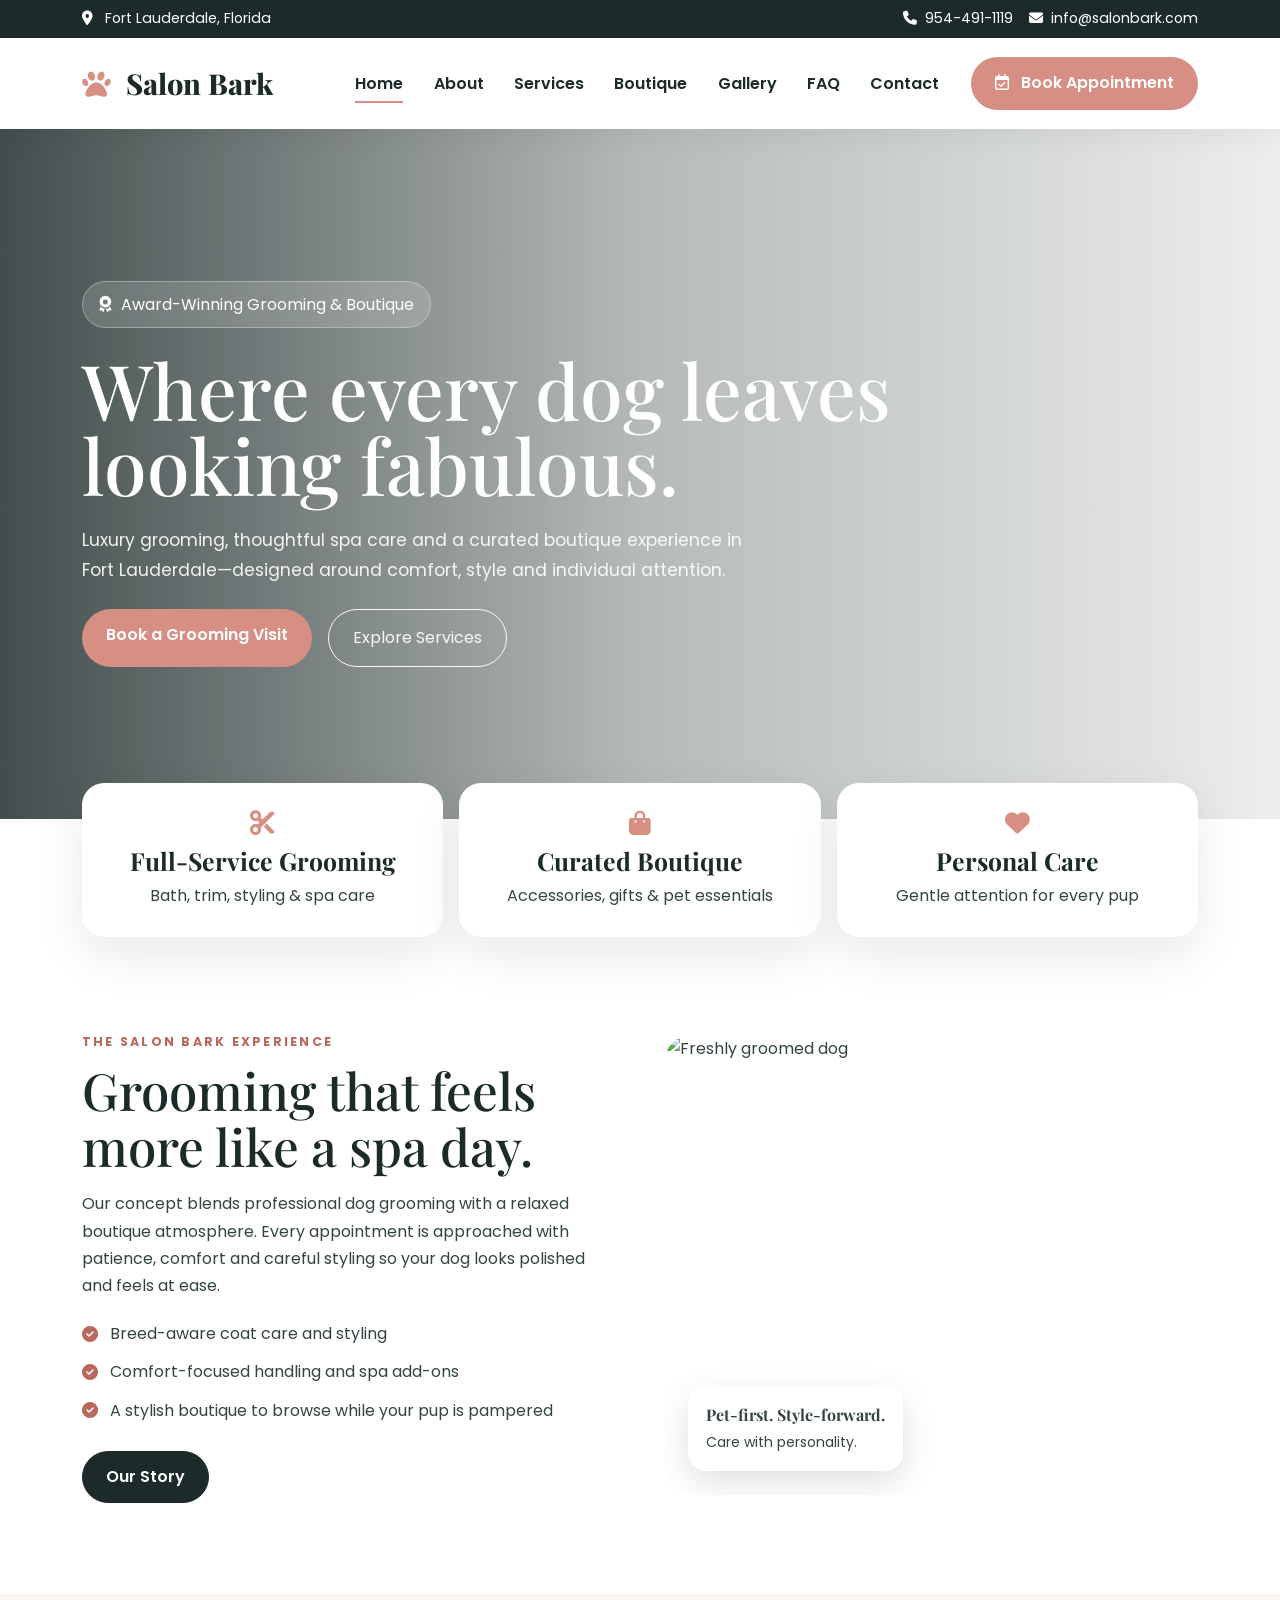
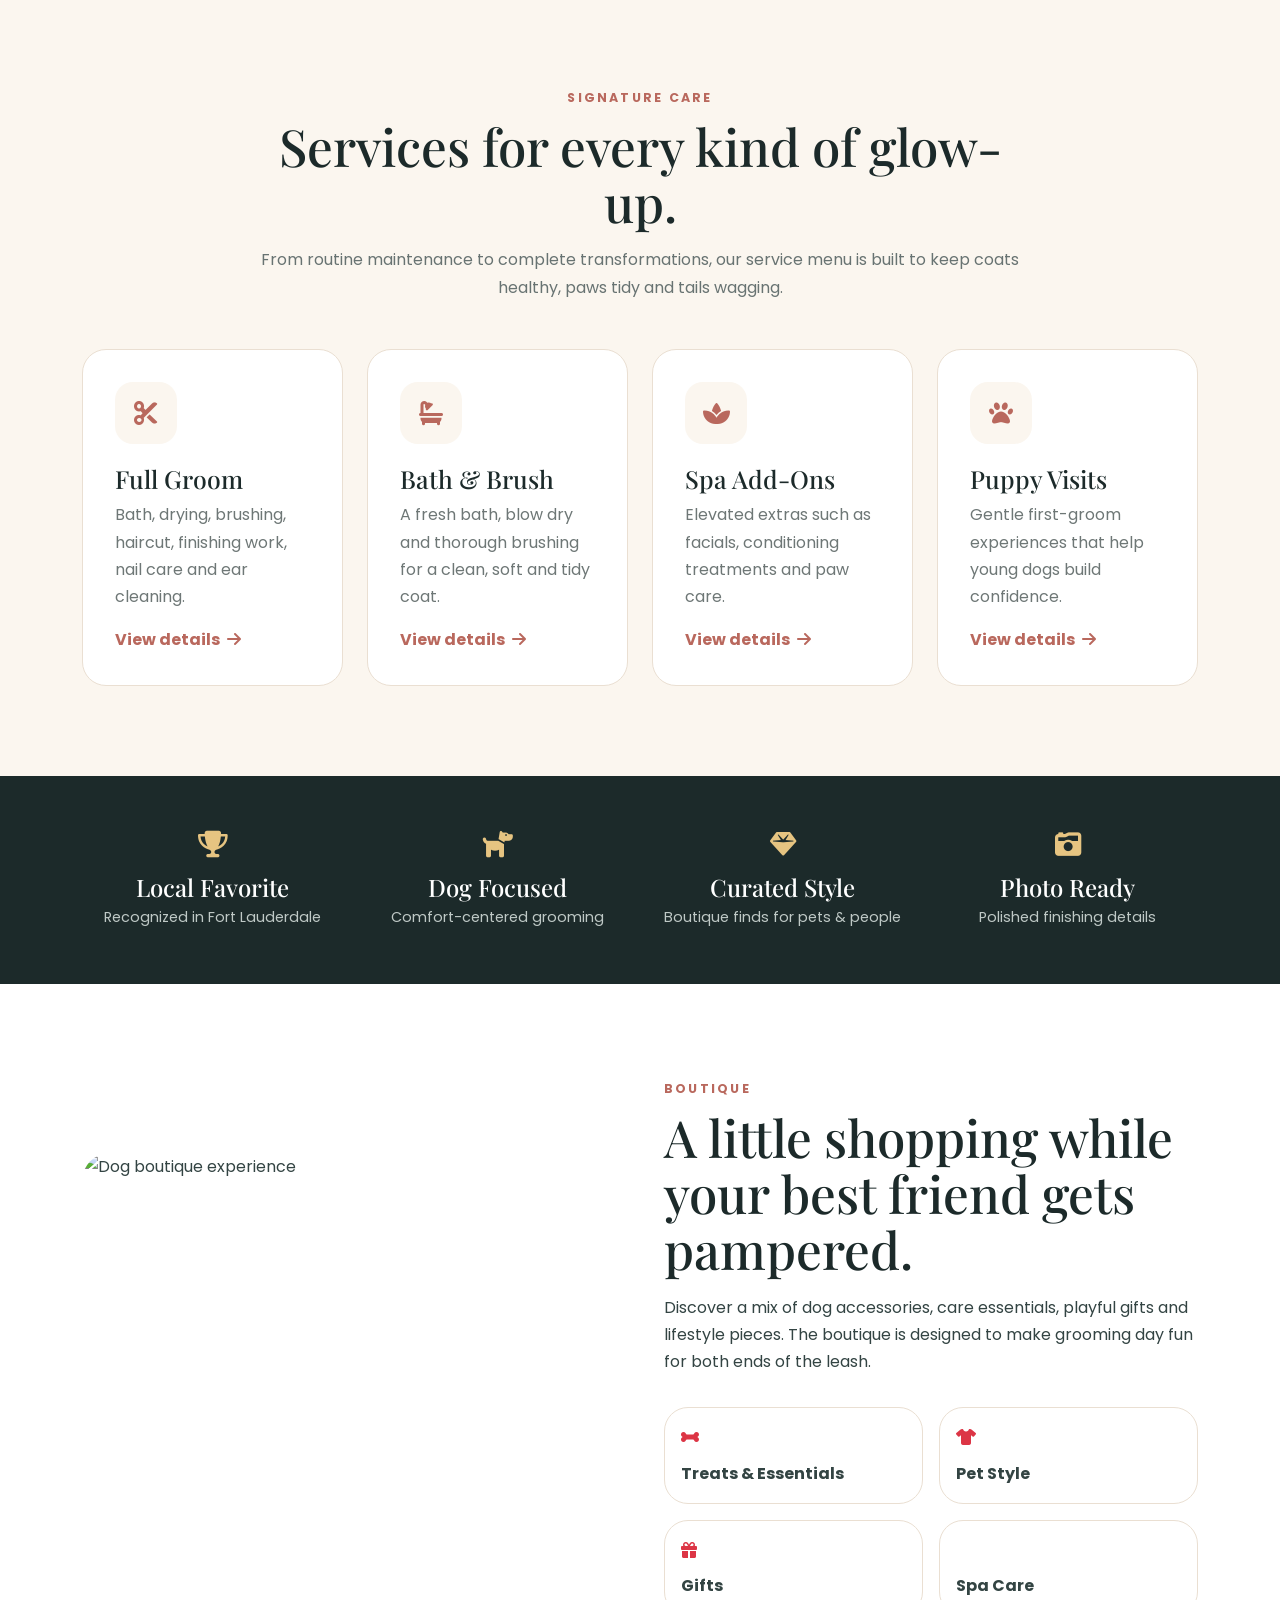
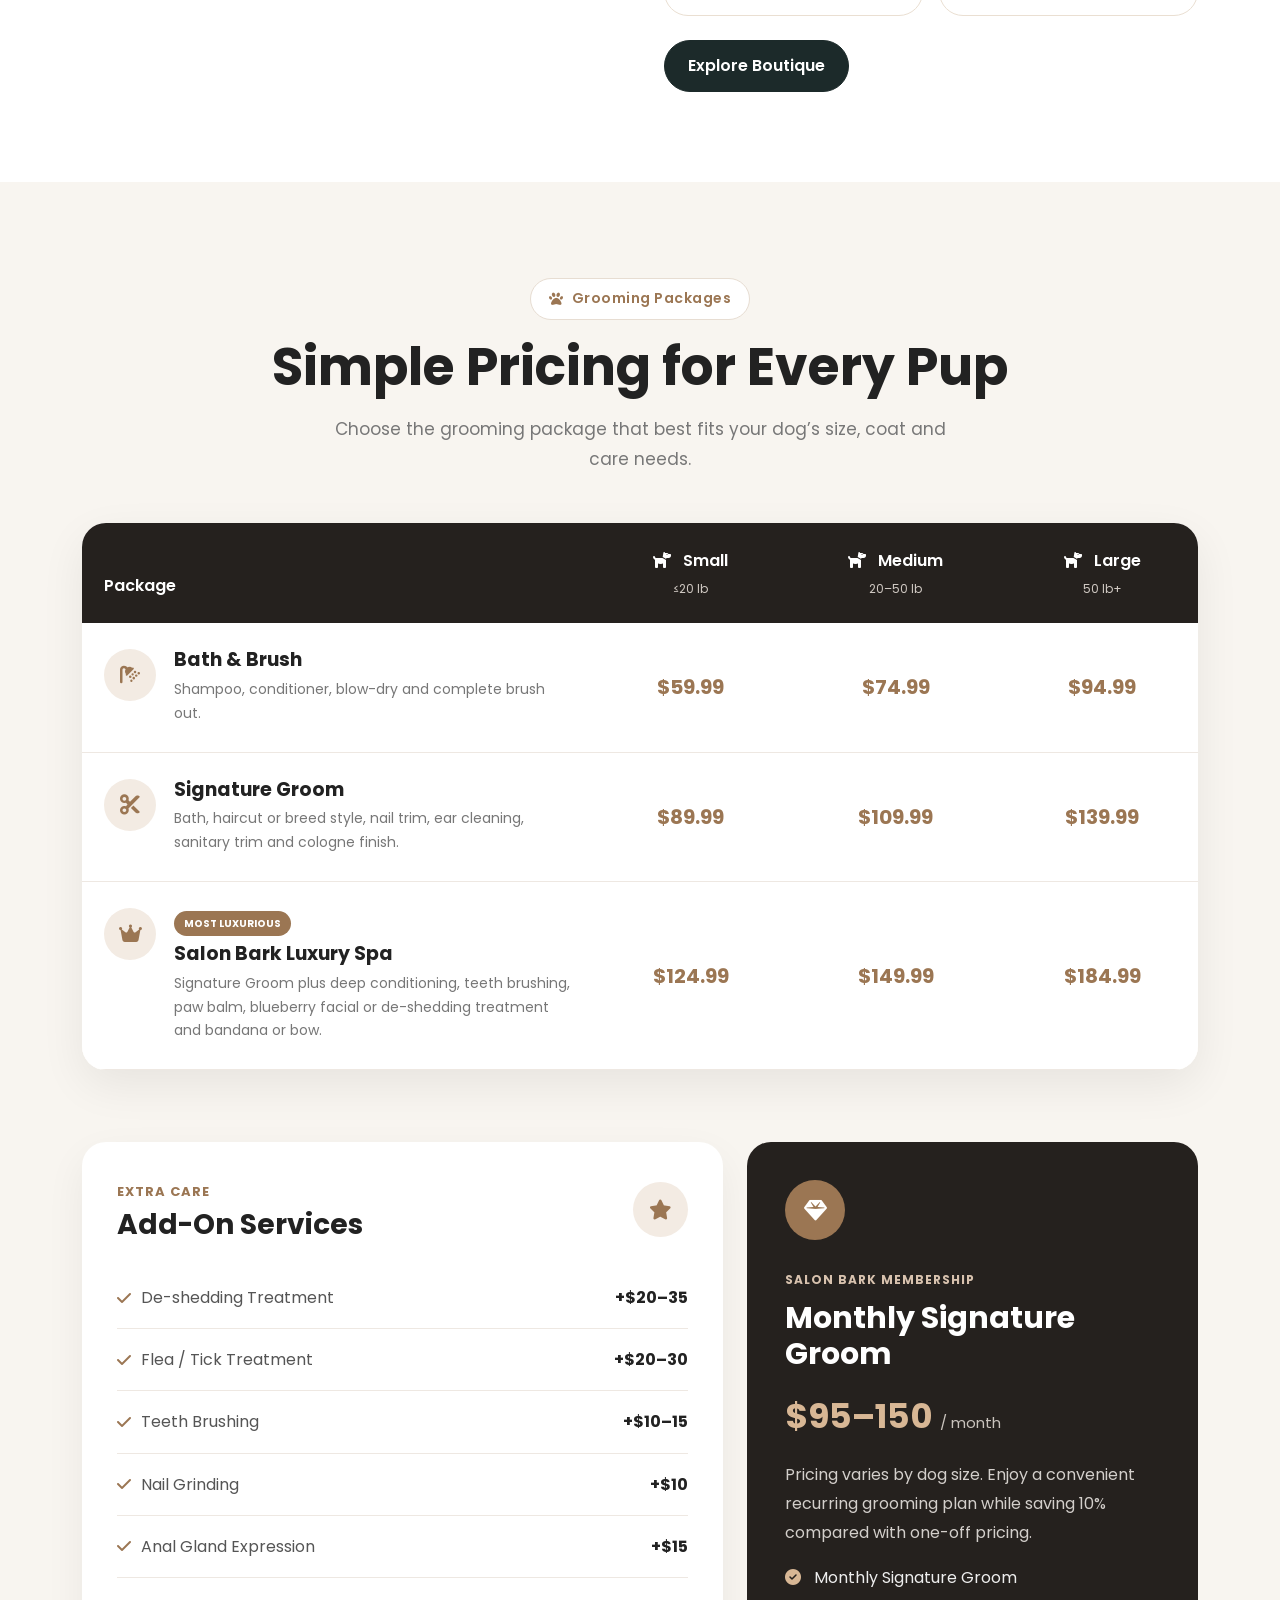
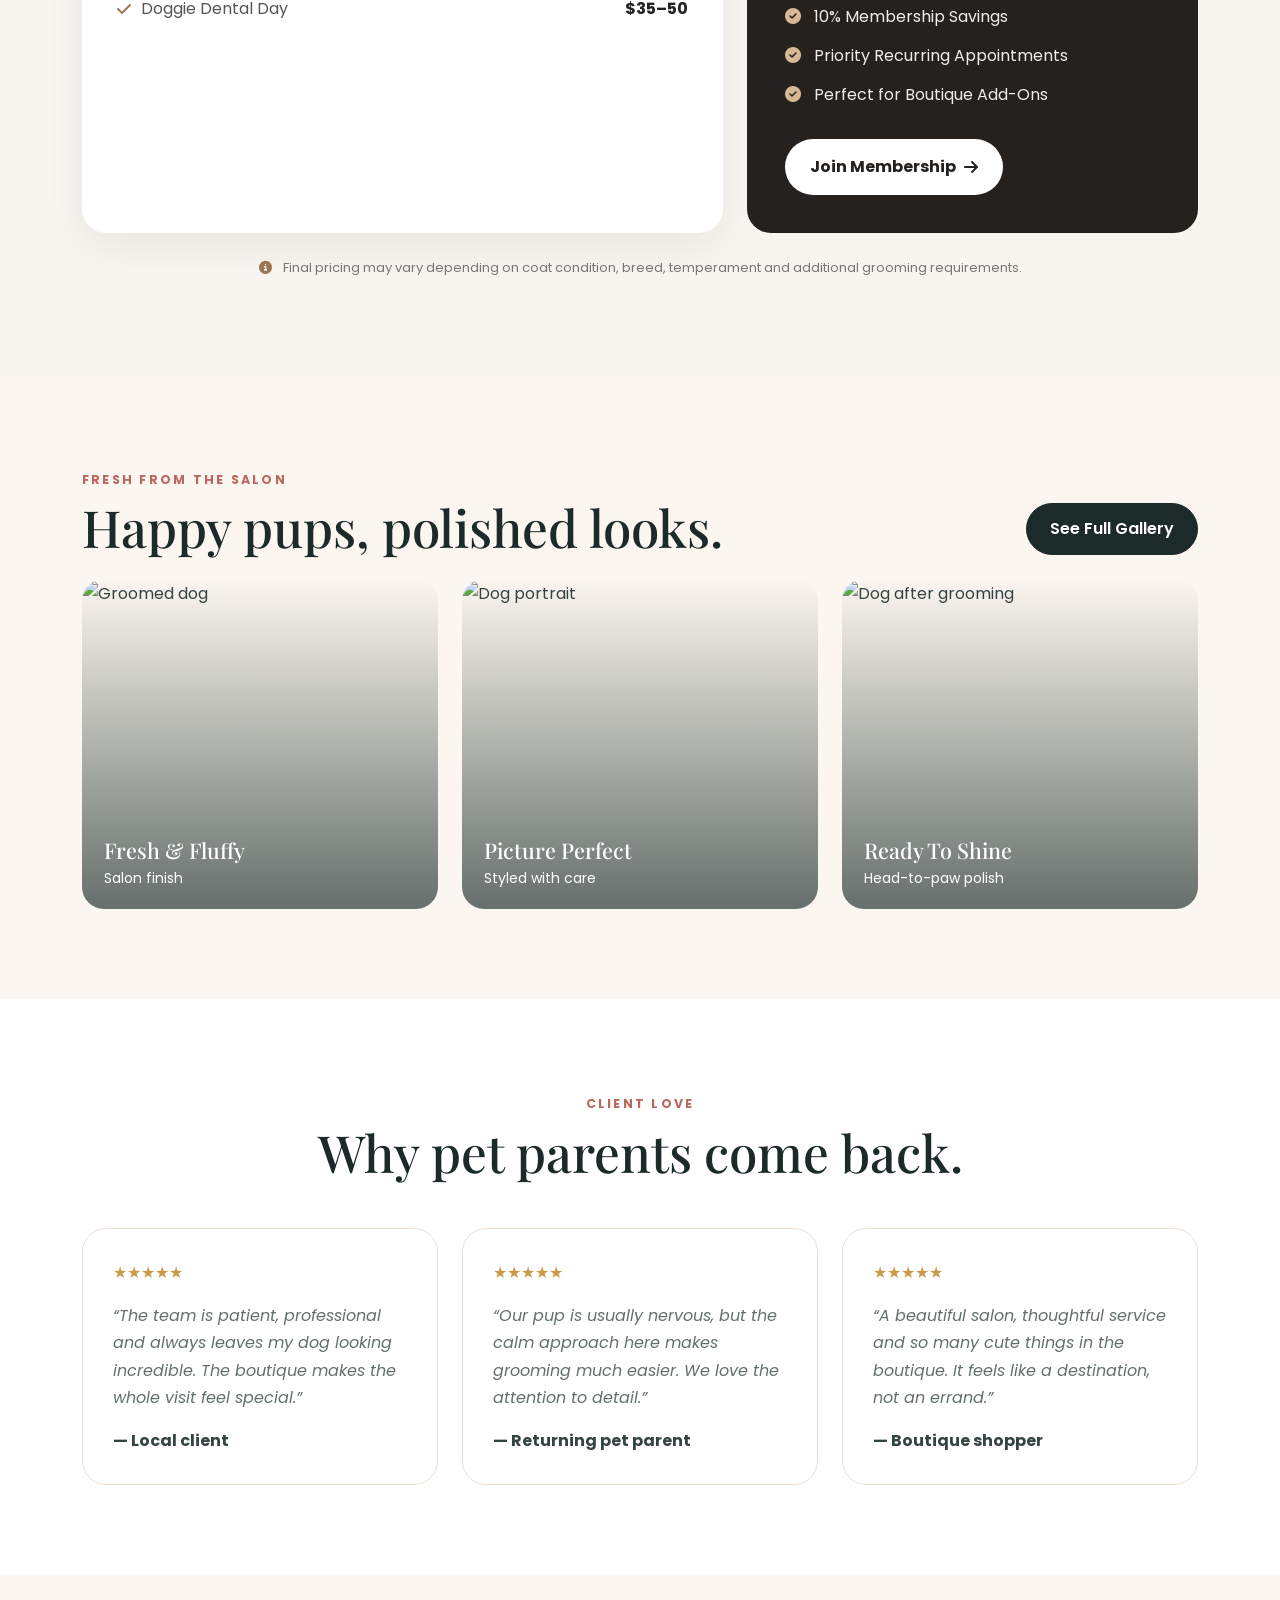
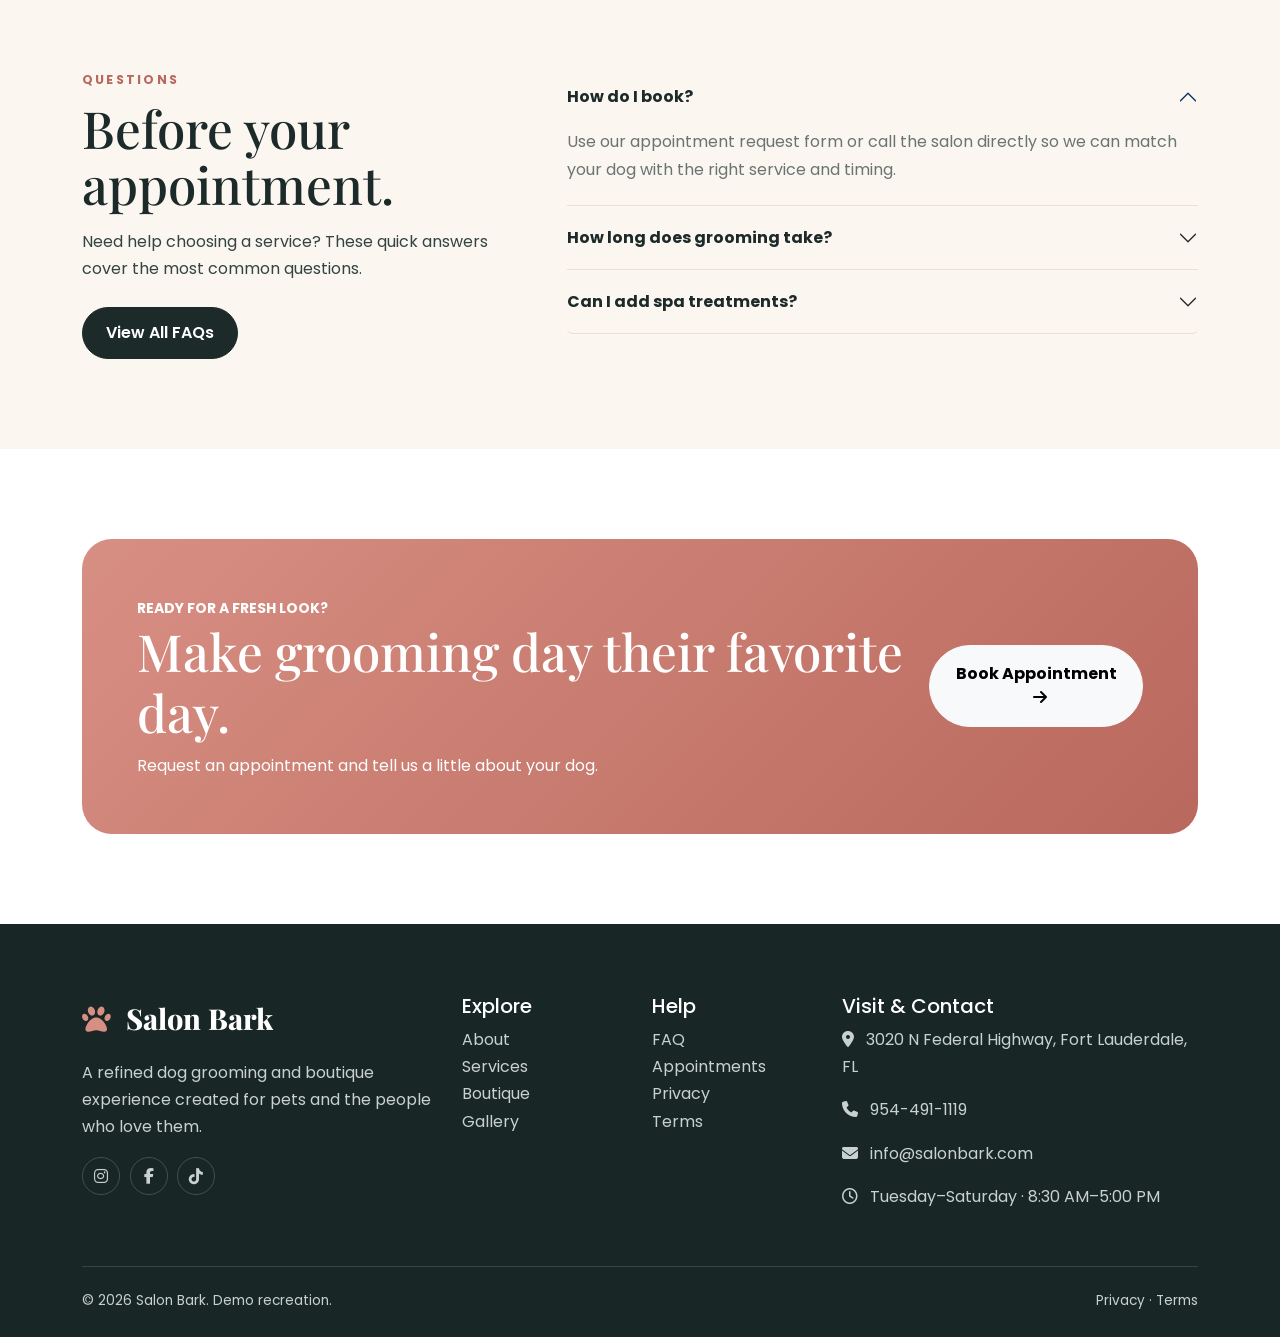
==== commit 7c8e0e6e: "new" ====
--- a/index.html
+++ b/index.html
@@ -447,6 +447,7 @@
                     <thead>
                         <tr>
                             <th>Package</th>
+
                             <th>
                                 <i class="fa-solid fa-dog me-2"></i>
                                 Small
@@ -469,7 +470,7 @@
 
                     <tbody>
 
-                        <!-- Bath -->
+                        <!-- Bath & Brush -->
                         <tr>
                             <td>
                                 <div class="package-info">
@@ -488,19 +489,19 @@
                             </td>
 
                             <td>
-                                <span class="price">$55–65</span>
-                            </td>
-
-                            <td>
-                                <span class="price">$70–85</span>
-                            </td>
-
-                            <td>
-                                <span class="price">$90–110</span>
+                                <span class="price">$59.99</span>
+                            </td>
+
+                            <td>
+                                <span class="price">$74.99</span>
+                            </td>
+
+                            <td>
+                                <span class="price">$94.99</span>
                             </td>
                         </tr>
 
-                        <!-- Signature -->
+                        <!-- Signature Groom -->
                         <tr>
                             <td>
                                 <div class="package-info">
@@ -519,19 +520,19 @@
                             </td>
 
                             <td>
-                                <span class="price">$85–100</span>
-                            </td>
-
-                            <td>
-                                <span class="price">$105–130</span>
-                            </td>
-
-                            <td>
-                                <span class="price">$135–165</span>
+                                <span class="price">$89.99</span>
+                            </td>
+
+                            <td>
+                                <span class="price">$109.99</span>
+                            </td>
+
+                            <td>
+                                <span class="price">$139.99</span>
                             </td>
                         </tr>
 
-                        <!-- Luxury -->
+                        <!-- Salon Bark Luxury Spa -->
                         <tr class="featured-row">
                             <td>
                                 <div class="package-info">
@@ -540,7 +541,9 @@
                                     </div>
 
                                     <div>
-                                        <span class="popular-label">Most Luxurious</span>
+                                        <span class="popular-label">
+                                            Most Luxurious
+                                        </span>
 
                                         <h5>Salon Bark Luxury Spa</h5>
 
@@ -554,15 +557,15 @@
                             </td>
 
                             <td>
-                                <span class="price">$120–140</span>
-                            </td>
-
-                            <td>
-                                <span class="price">$145–175</span>
-                            </td>
-
-                            <td>
-                                <span class="price">$180–220</span>
+                                <span class="price">$124.99</span>
+                            </td>
+
+                            <td>
+                                <span class="price">$149.99</span>
+                            </td>
+
+                            <td>
+                                <span class="price">$184.99</span>
                             </td>
                         </tr>
 
@@ -572,9 +575,10 @@
         </div>
 
 
-        <!-- Add Ons -->
+        <!-- Add Ons + Membership -->
         <div class="row g-4 mt-5">
 
+            <!-- Add Ons -->
             <div class="col-lg-7">
                 <div class="addons-box h-100">
 
@@ -585,7 +589,7 @@
                         </div>
 
                         <div class="heading-icon">
-                            <i class="fa-solid fa-sparkles"></i>
+                            <i class="fa-solid fa-star"></i>
                         </div>
                     </div>
 
@@ -666,6 +670,7 @@
                     </p>
 
                     <ul class="list-unstyled">
+
                         <li>
                             <i class="fa-solid fa-circle-check"></i>
                             Monthly Signature Groom
@@ -685,6 +690,7 @@
                             <i class="fa-solid fa-circle-check"></i>
                             Perfect for Boutique Add-Ons
                         </li>
+
                     </ul>
 
                     <a href="appointment.html" class="membership-btn">
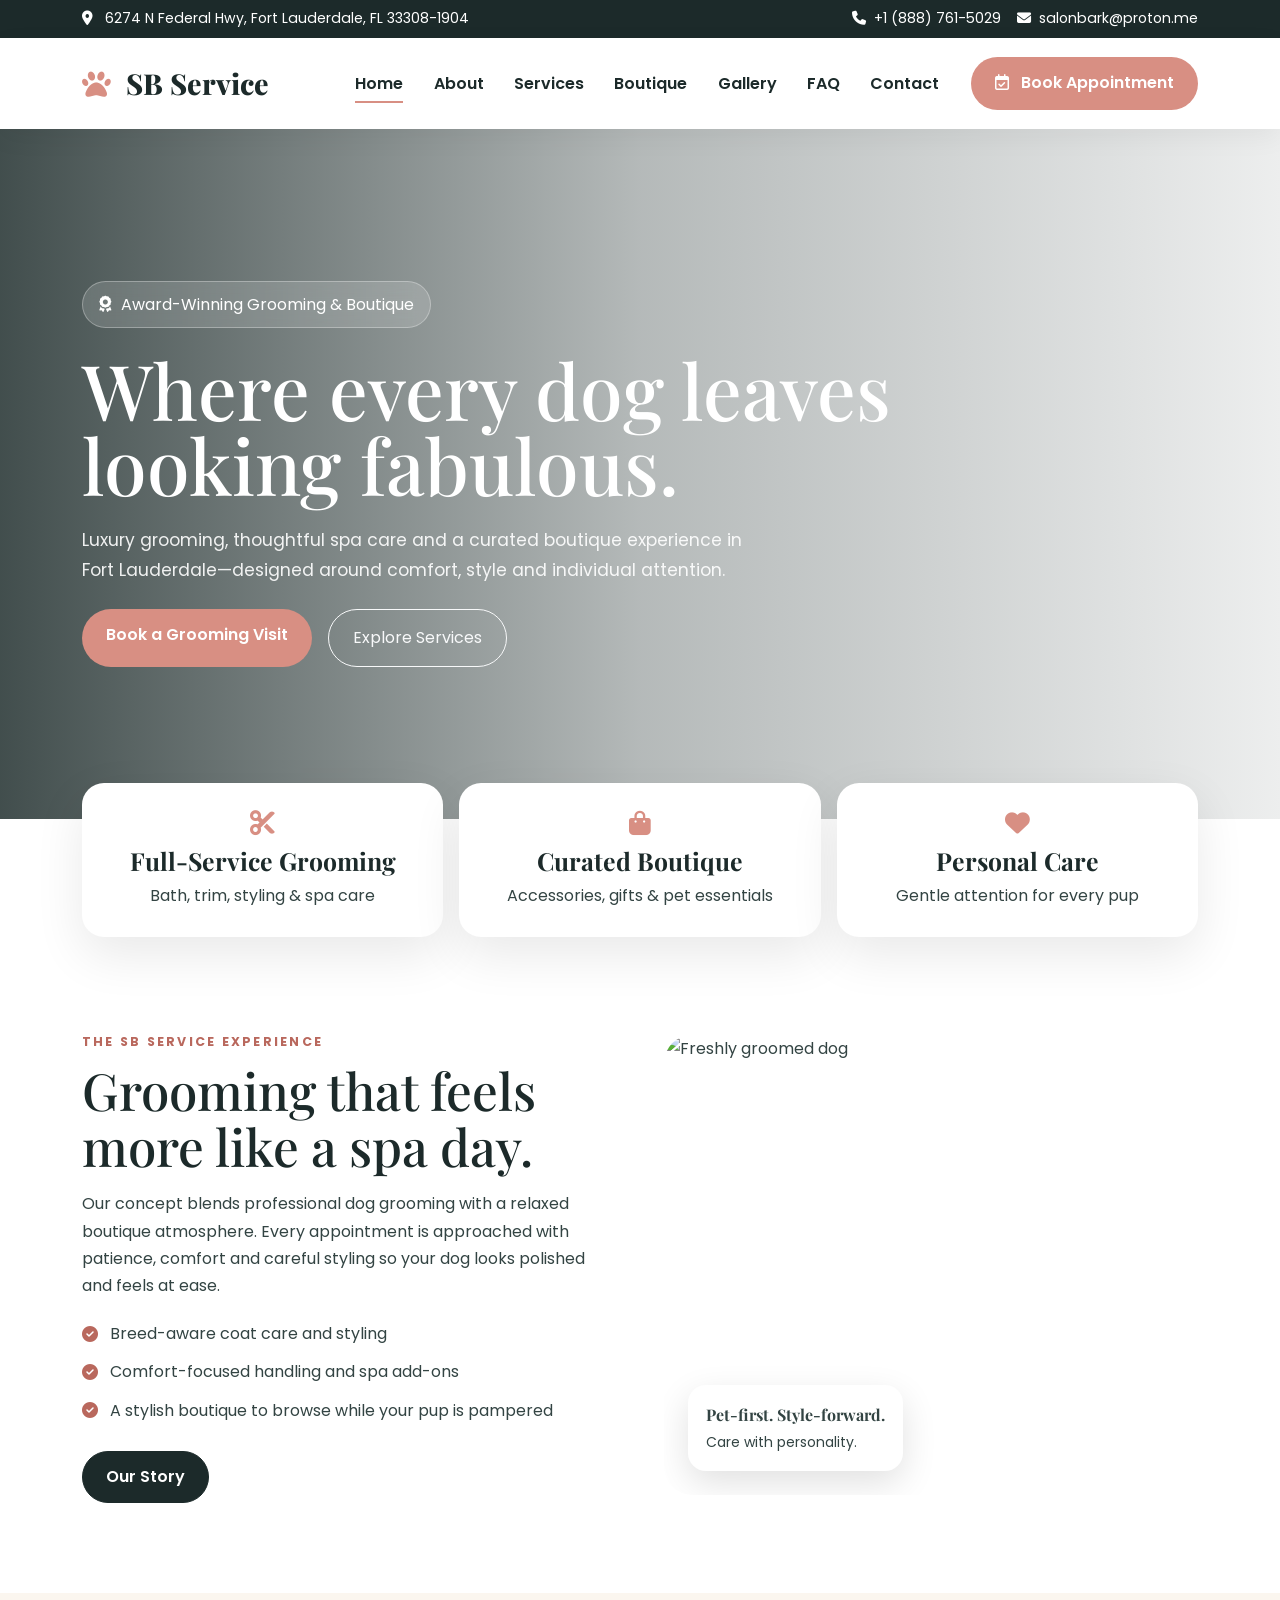
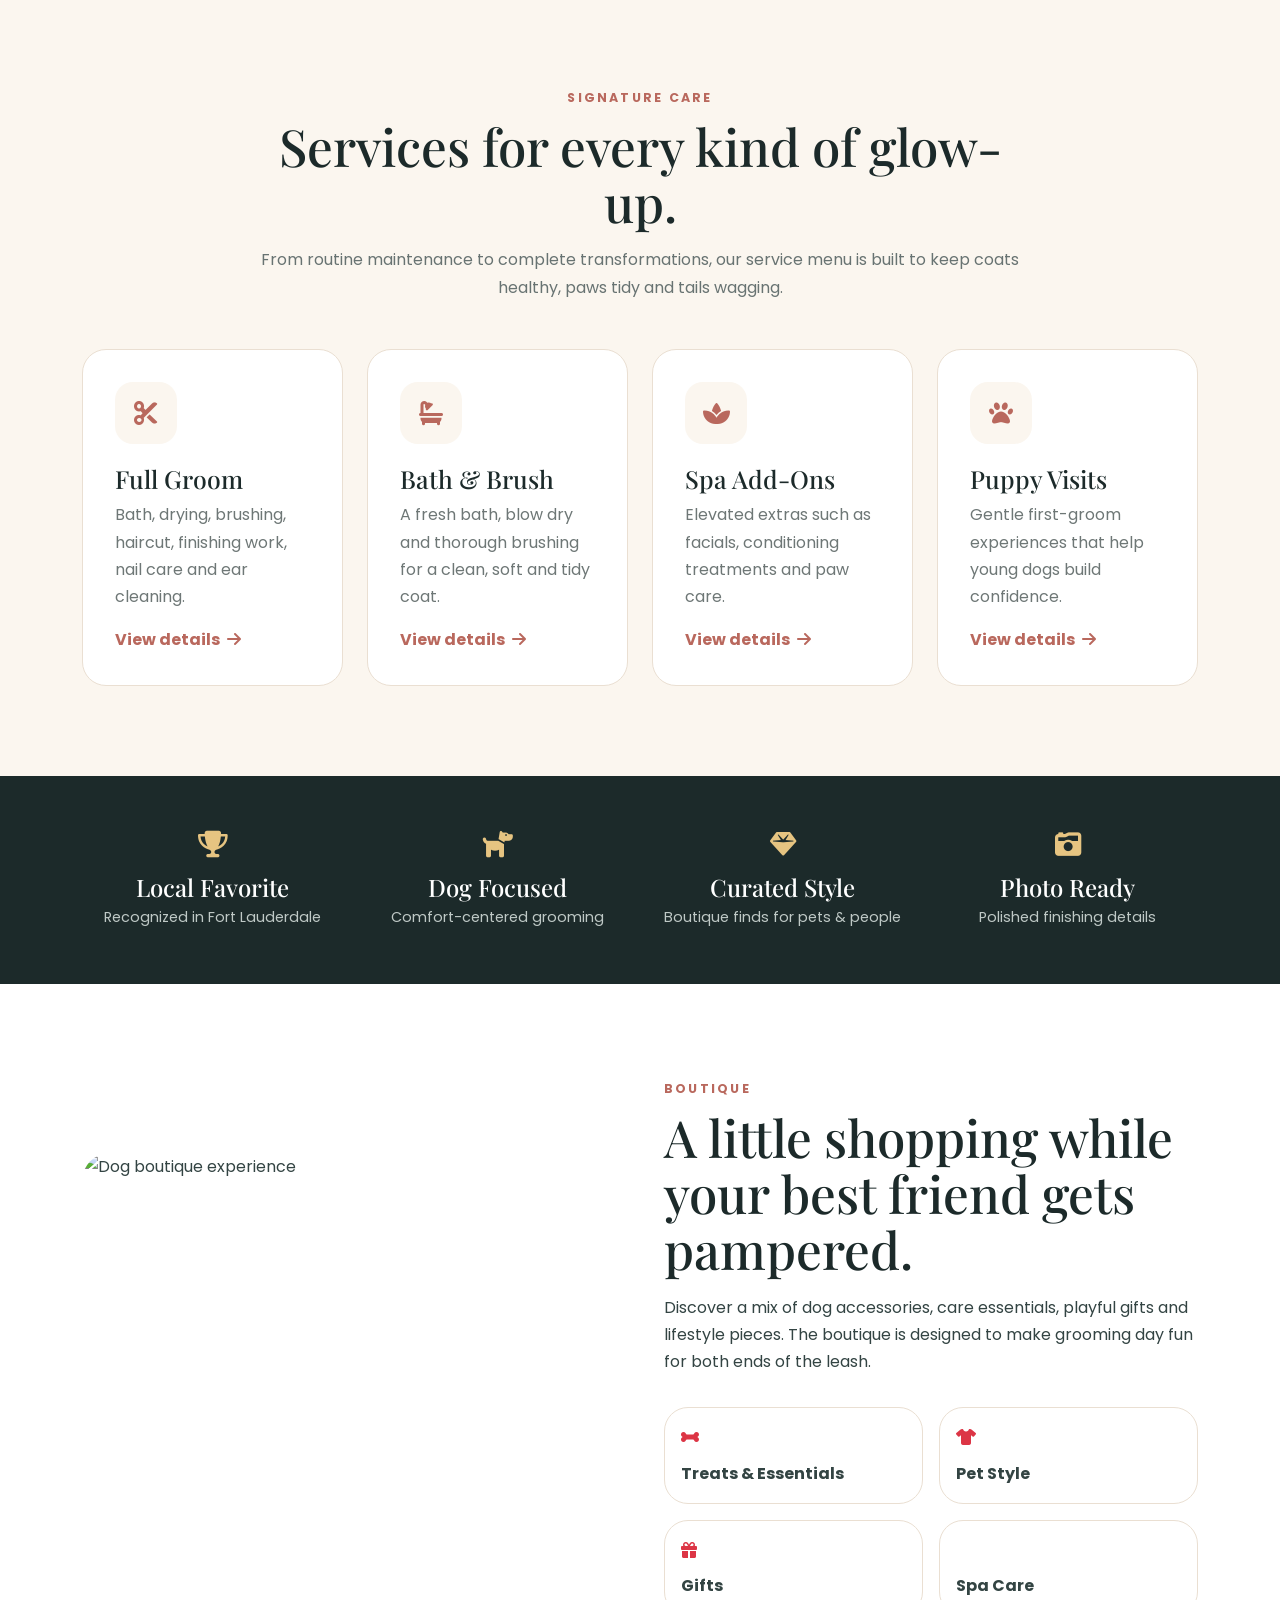
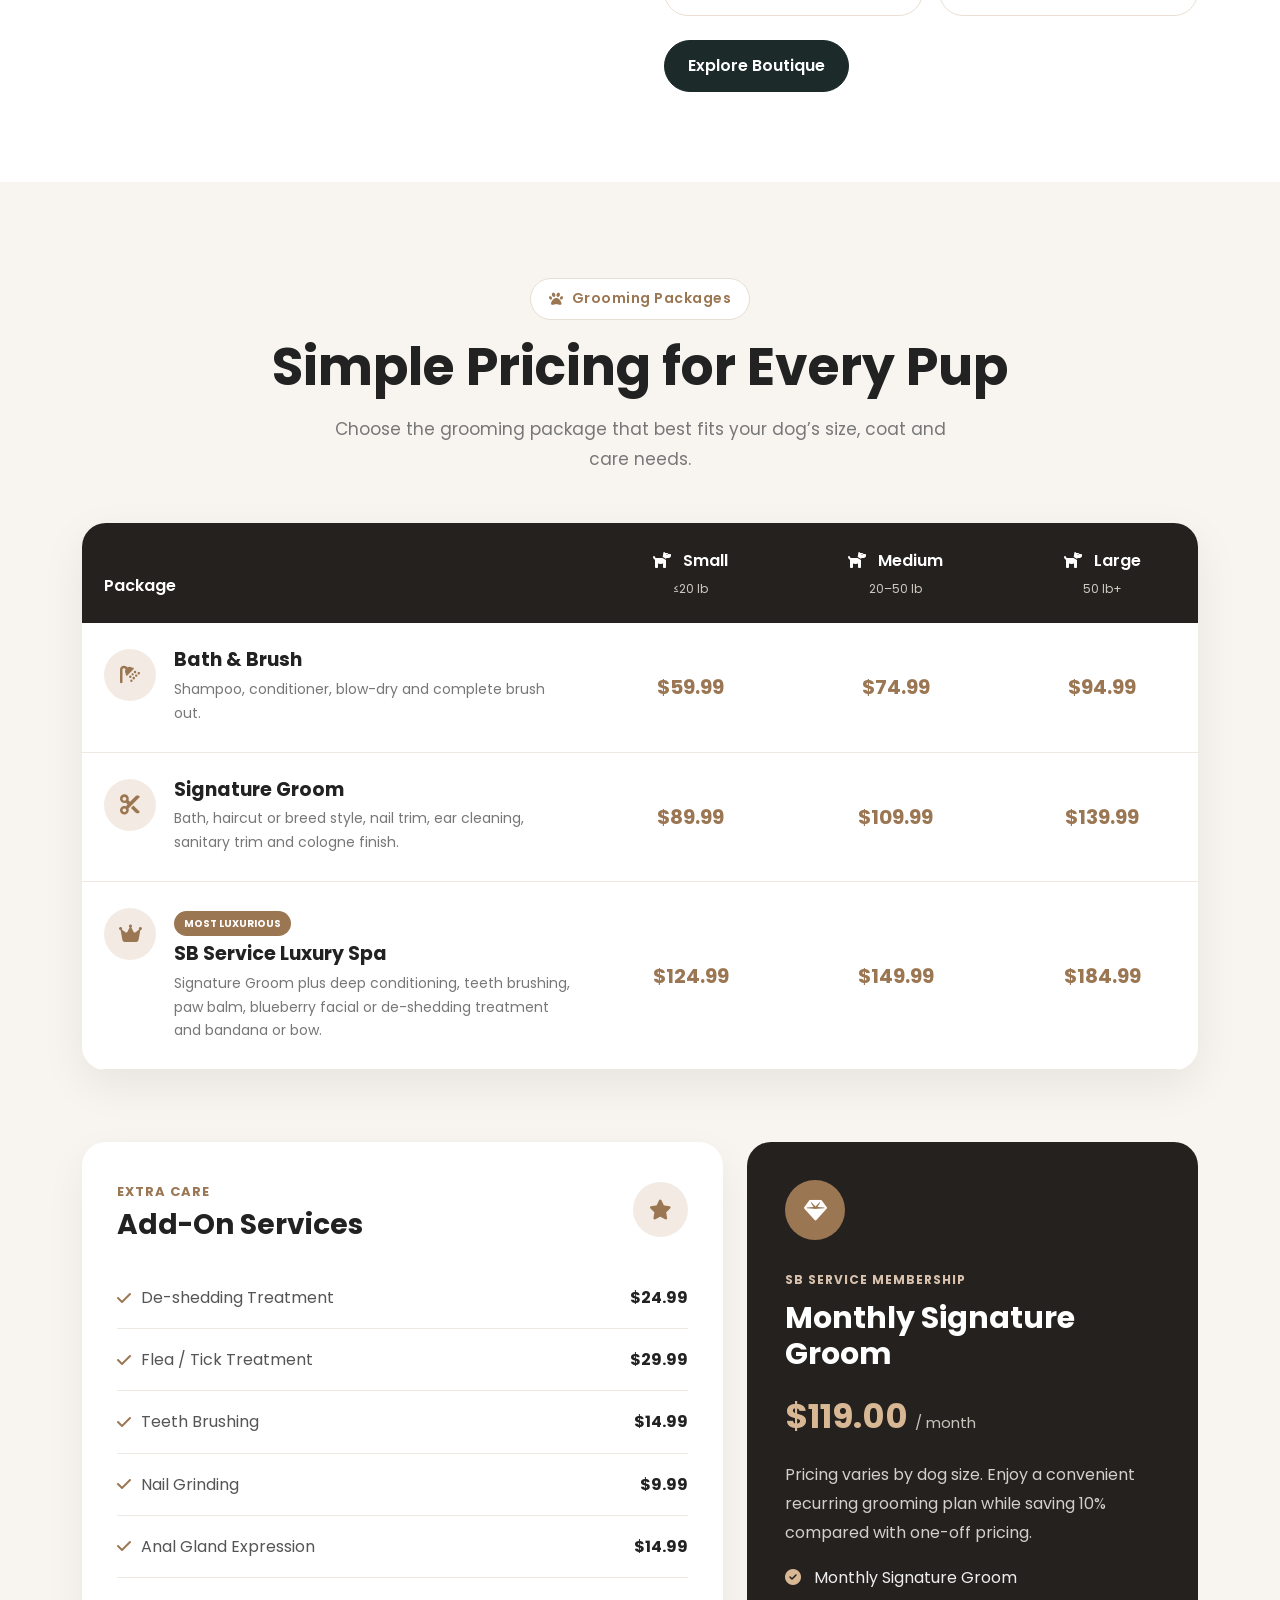
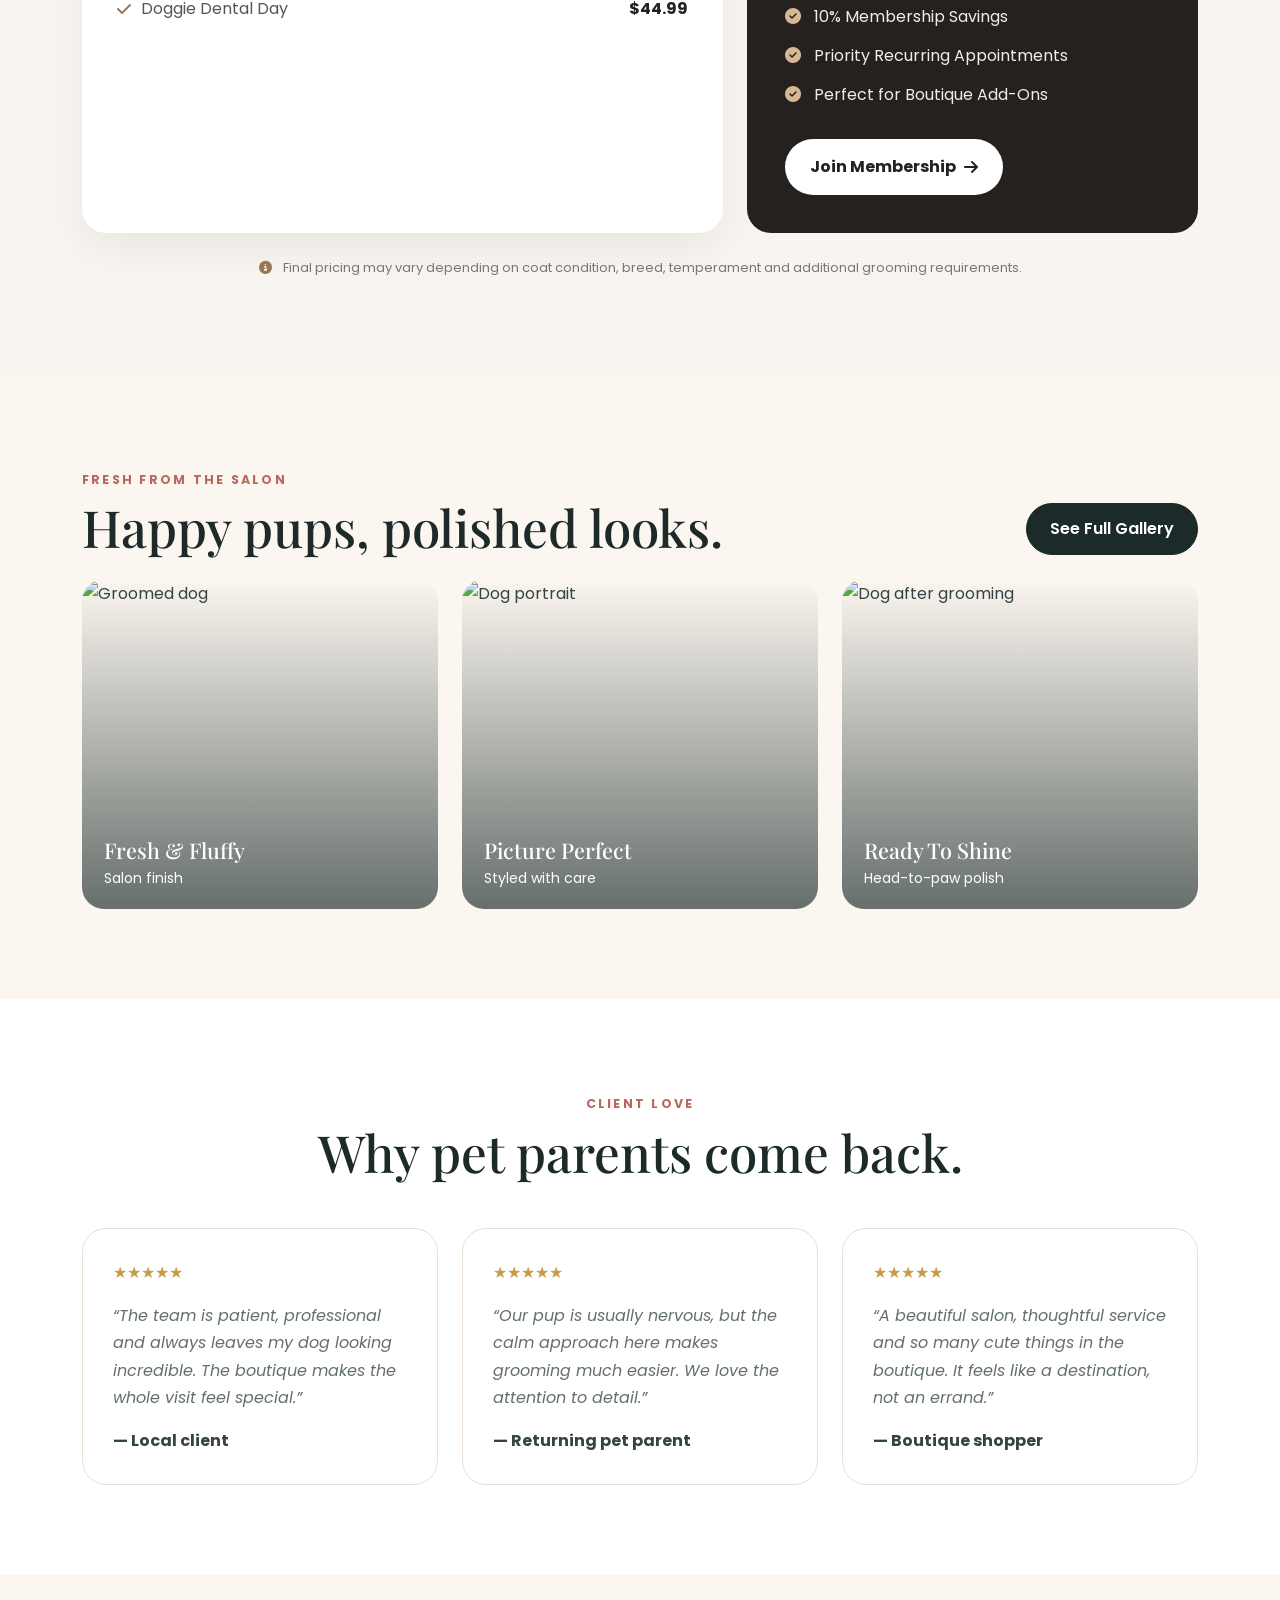
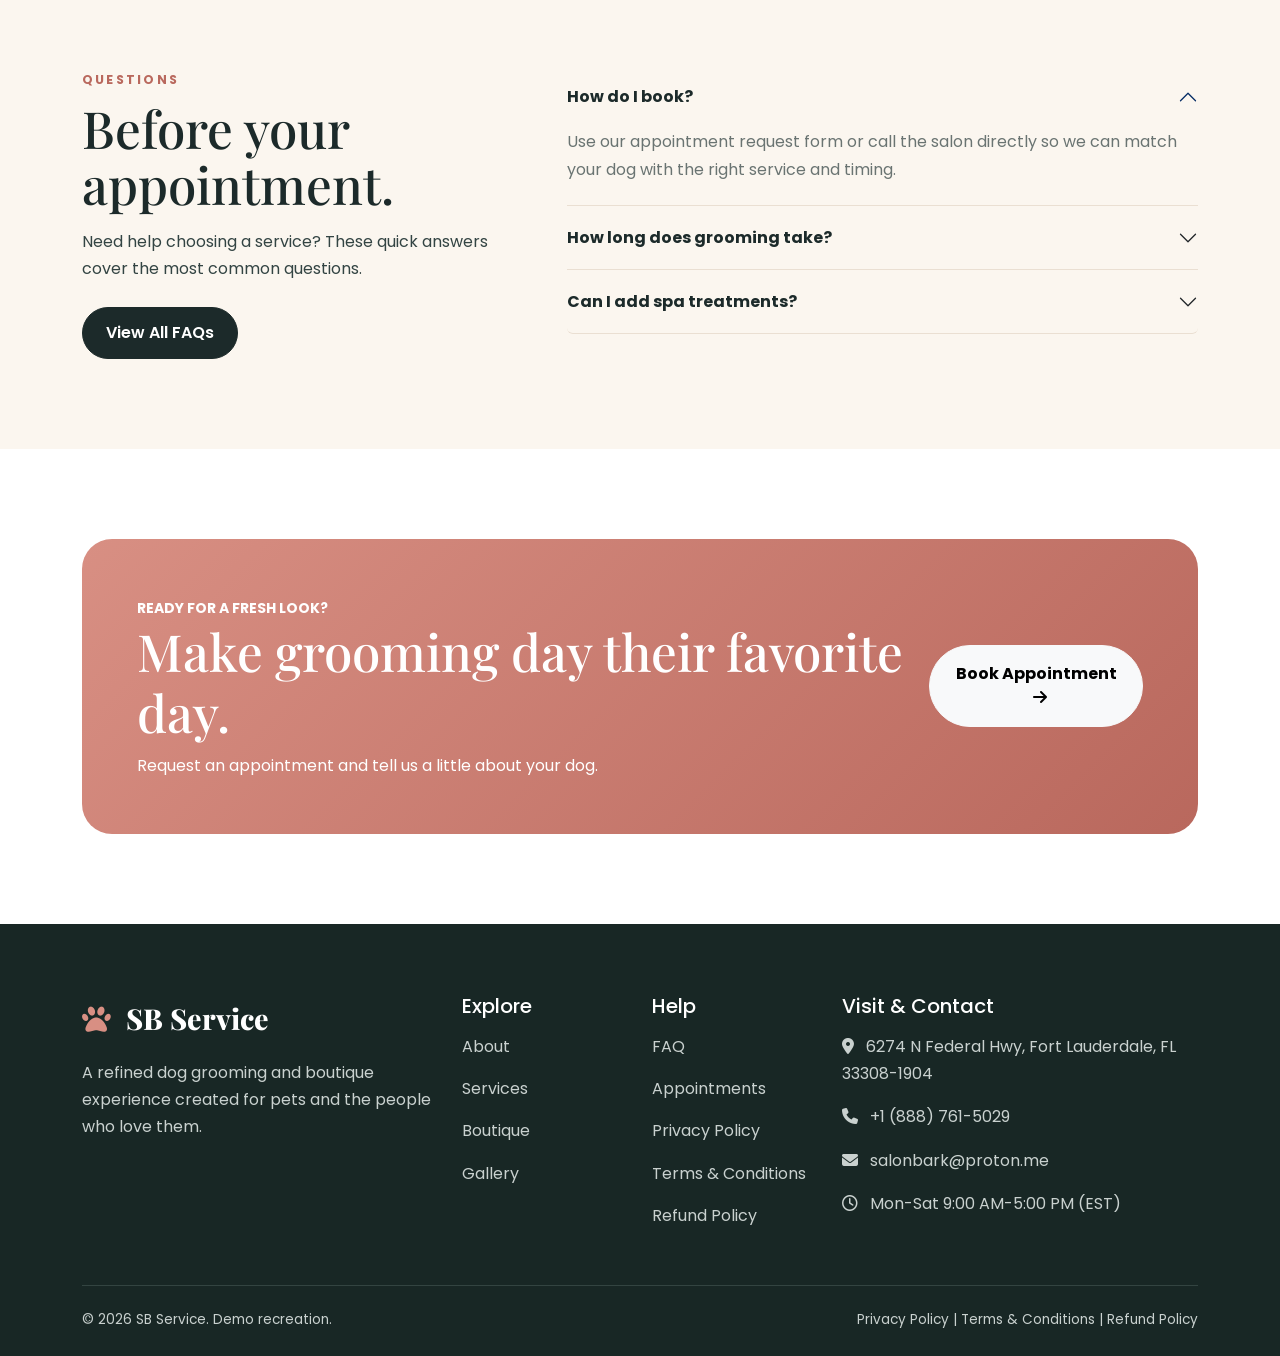
==== commit c58e866e: "new" ====
--- a/index.html
+++ b/index.html
@@ -4,7 +4,7 @@
   <meta charset="utf-8"/>
   <meta content="width=device-width,initial-scale=1" name="viewport"/>
   <title>
-   Salon Bark | Grooming &amp; Boutique
+   SB Service | Grooming &amp; Boutique
   </title>
   <meta content="Premium dog grooming and boutique experience in Fort Lauderdale." name="description"/>
   <link href="https://fonts.googleapis.com" rel="preconnect"/>
@@ -20,28 +20,28 @@
     <div>
      <i class="fa-solid fa-location-dot me-2">
      </i>
-     Fort Lauderdale, Florida
+     6274 N Federal Hwy, Fort Lauderdale, FL 33308-1904
     </div>
     <div class="d-flex gap-3">
-     <a href="tel:+19544911119">
+     <a href="tel:+18887615029">
       <i class="fa-solid fa-phone me-1">
       </i>
-      954-491-1119
+      +1 (888) 761-5029
      </a>
-     <a href="mailto:info@salonbark.com">
+     <a href="mailto:salonbark@proton.me">
       <i class="fa-solid fa-envelope me-1">
       </i>
-      info@salonbark.com
+      salonbark@proton.me
      </a>
     </div>
    </div>
   </div>
   <nav class="navbar navbar-expand-lg main-nav sticky-top">
    <div class="container py-2">
-    <a class="navbar-brand" href="index.html">
+    <a class="navbar-brand" href="/">
      <i class="fa-solid fa-paw paw me-2">
      </i>
-     Salon Bark
+     SB Service
     </a>
     <button class="navbar-toggler border-0" data-bs-target="#mainNav" data-bs-toggle="collapse" type="button">
      <span class="navbar-toggler-icon">
@@ -50,7 +50,7 @@
     <div class="collapse navbar-collapse" id="mainNav">
      <ul class="navbar-nav ms-auto align-items-lg-center">
       <li class="nav-item">
-       <a class="nav-link active" href="index.html">
+       <a class="nav-link active" href="/">
         Home
        </a>
       </li>
@@ -163,7 +163,7 @@
     <div class="row align-items-center g-5">
      <div class="col-lg-6">
       <span class="eyebrow">
-       The Salon Bark Experience
+       The SB Service Experience
       </span>
       <h2 class="section-title">
        Grooming that feels more like a spa day.
@@ -532,7 +532,7 @@
                             </td>
                         </tr>
 
-                        <!-- Salon Bark Luxury Spa -->
+                        <!-- SB Service Luxury Spa -->
                         <tr class="featured-row">
                             <td>
                                 <div class="package-info">
@@ -545,7 +545,7 @@
                                             Most Luxurious
                                         </span>
 
-                                        <h5>Salon Bark Luxury Spa</h5>
+                                        <h5>SB Service Luxury Spa</h5>
 
                                         <p>
                                             Signature Groom plus deep conditioning,
@@ -598,7 +598,7 @@
                             <i class="fa-solid fa-check"></i>
                             De-shedding Treatment
                         </span>
-                        <strong>+$20–35</strong>
+                        <strong>$24.99</strong>
                     </div>
 
                     <div class="addon-item">
@@ -606,7 +606,7 @@
                             <i class="fa-solid fa-check"></i>
                             Flea / Tick Treatment
                         </span>
-                        <strong>+$20–30</strong>
+                        <strong>$29.99</strong>
                     </div>
 
                     <div class="addon-item">
@@ -614,7 +614,7 @@
                             <i class="fa-solid fa-check"></i>
                             Teeth Brushing
                         </span>
-                        <strong>+$10–15</strong>
+                        <strong>$14.99</strong>
                     </div>
 
                     <div class="addon-item">
@@ -622,7 +622,7 @@
                             <i class="fa-solid fa-check"></i>
                             Nail Grinding
                         </span>
-                        <strong>+$10</strong>
+                        <strong>$9.99</strong>
                     </div>
 
                     <div class="addon-item">
@@ -630,7 +630,7 @@
                             <i class="fa-solid fa-check"></i>
                             Anal Gland Expression
                         </span>
-                        <strong>+$15</strong>
+                        <strong>$14.99</strong>
                     </div>
 
                     <div class="addon-item border-0 pb-0">
@@ -638,7 +638,7 @@
                             <i class="fa-solid fa-check"></i>
                             Doggie Dental Day
                         </span>
-                        <strong>$35–50</strong>
+                        <strong>$44.99</strong>
                     </div>
 
                 </div>
@@ -654,13 +654,13 @@
                     </div>
 
                     <span class="membership-small">
-                        Salon Bark Membership
+                        SB Service Membership
                     </span>
 
                     <h3>Monthly Signature Groom</h3>
 
                     <div class="membership-price">
-                        $95–150
+                        $119.00
                         <span>/ month</span>
                     </div>
 
@@ -912,25 +912,12 @@
       <div class="brand">
        <i class="fa-solid fa-paw me-2" style="color:#d88f83">
        </i>
-       Salon Bark
+       SB Service
       </div>
       <p class="mt-3">
        A refined dog grooming and boutique experience created for pets and the people who love them.
       </p>
-      <div class="social mt-3">
-       <a href="#">
-        <i class="fa-brands fa-instagram">
-        </i>
-       </a>
-       <a href="#">
-        <i class="fa-brands fa-facebook-f">
-        </i>
-       </a>
-       <a href="#">
-        <i class="fa-brands fa-tiktok">
-        </i>
-       </a>
-      </div>
+   
      </div>
      <div class="col-6 col-lg-2">
       <h5>
@@ -976,12 +963,17 @@
        </li>
        <li>
         <a href="privacy.html">
-         Privacy
+         Privacy Policy
         </a>
        </li>
        <li>
         <a href="terms.html">
-         Terms
+         Terms & Conditions
+        </a>
+       </li>
+       <li>
+        <a href="refund.html">
+         Refund Policy
         </a>
        </li>
       </ul>
@@ -993,26 +985,26 @@
       <p>
        <i class="fa-solid fa-location-dot me-2">
        </i>
-       3020 N Federal Highway, Fort Lauderdale, FL
+       6274 N Federal Hwy, Fort Lauderdale, FL 33308-1904
       </p>
       <p>
        <i class="fa-solid fa-phone me-2">
        </i>
-       <a href="tel:+19544911119">
-        954-491-1119
+       <a href="tel:+18887615029">
+        +1 (888) 761-5029
        </a>
       </p>
       <p>
        <i class="fa-solid fa-envelope me-2">
        </i>
-       <a href="mailto:info@salonbark.com">
-        info@salonbark.com
+       <a href="mailto:salonbark@proton.me">
+        salonbark@proton.me
        </a>
       </p>
       <p>
        <i class="fa-regular fa-clock me-2">
        </i>
-       Tuesday–Saturday · 8:30 AM–5:00 PM
+       Mon-Sat 9:00 AM-5:00 PM (EST)
       </p>
      </div>
     </div>
@@ -1021,15 +1013,19 @@
       ©
       <span data-year="">
       </span>
-      Salon Bark. Demo recreation.
+      SB Service. Demo recreation.
      </span>
      <span>
       <a href="privacy.html">
-       Privacy
+       Privacy Policy
       </a>
-      ·
+            |
       <a href="terms.html">
-       Terms
+       Terms & Conditions
+      </a>
+              |
+      <a href="refund.html">
+       Refund Policy
       </a>
      </span>
     </div>
--- a/assets/css/style.css
+++ b/assets/css/style.css
@@ -770,7 +770,17 @@
   font-weight: 800
 }
 
+.footer li {
+  margin-top: 15px;
+  color: #c9d1cf
+}
+.footer p {
+  margin-top: 15px;
+  color: #c9d1cf
+}
+
 .footer a {
+  margin-top: 15px;
   color: #c9d1cf
 }
 
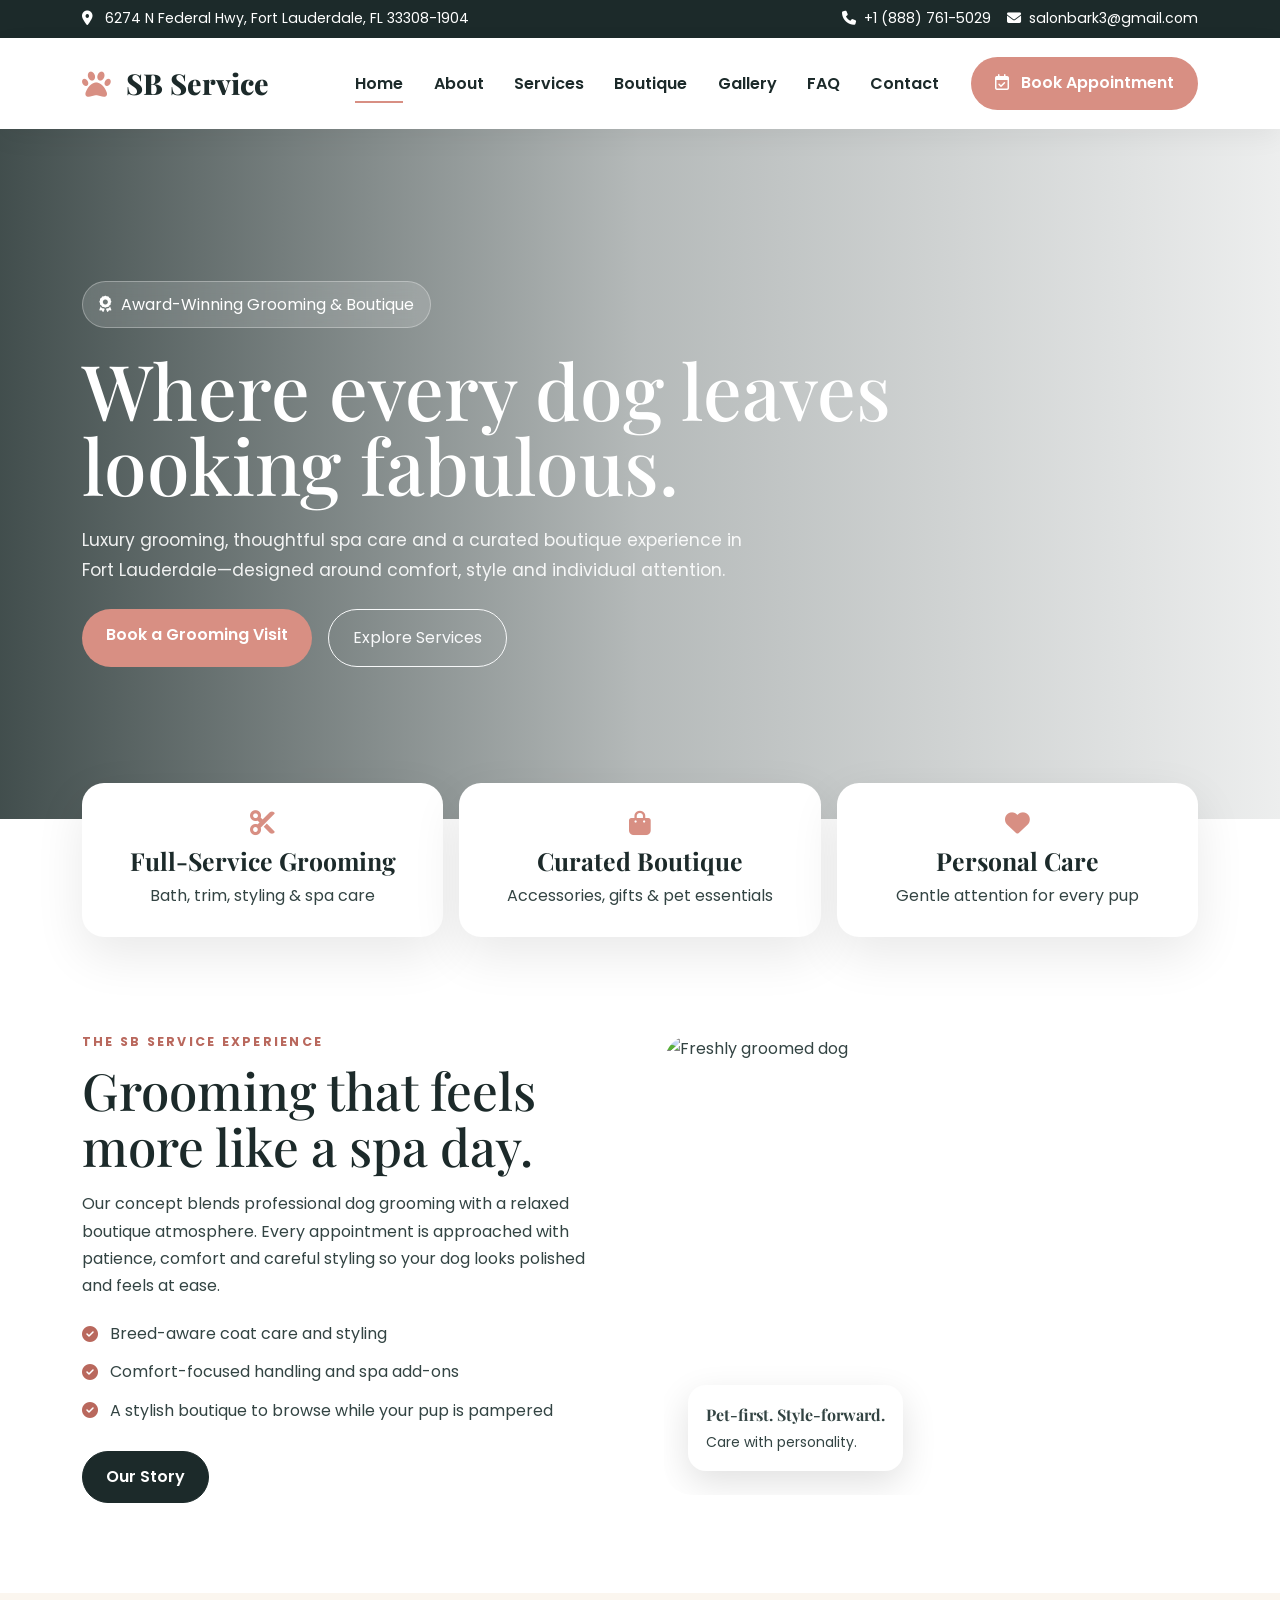
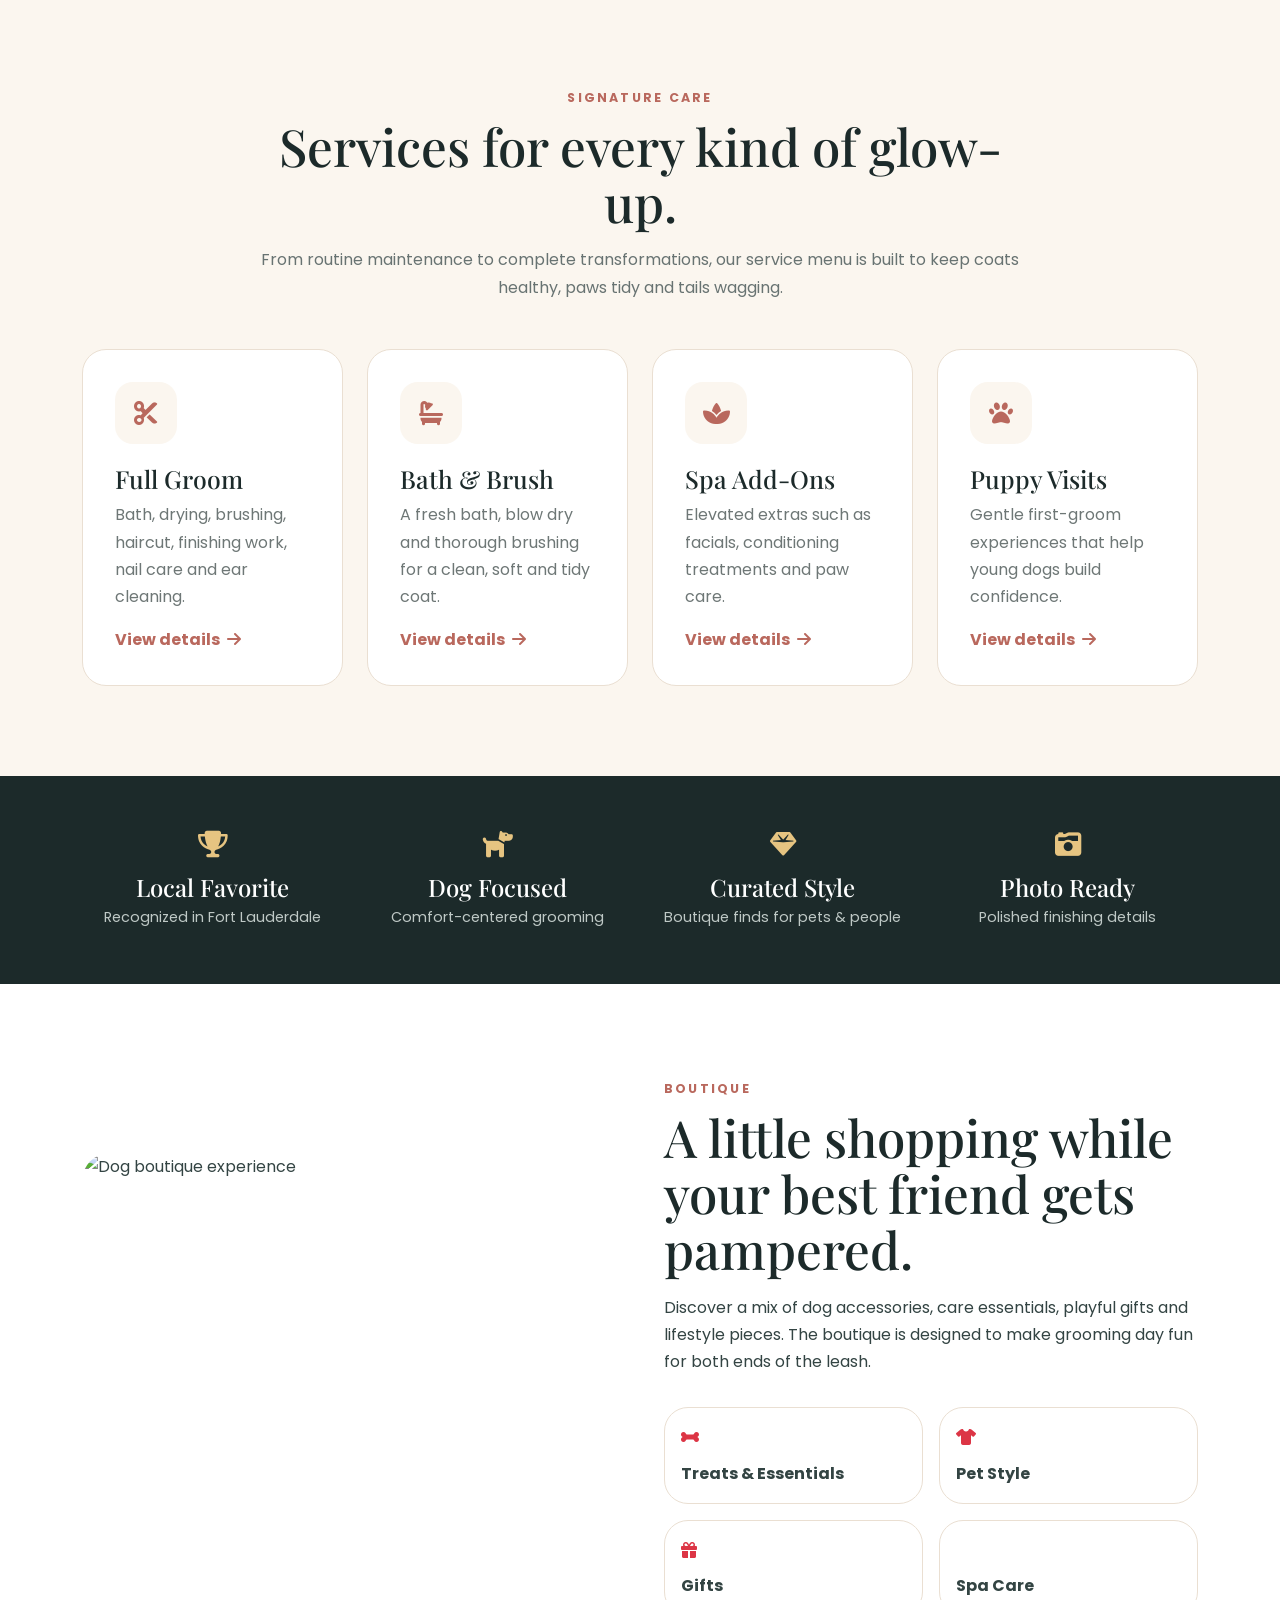
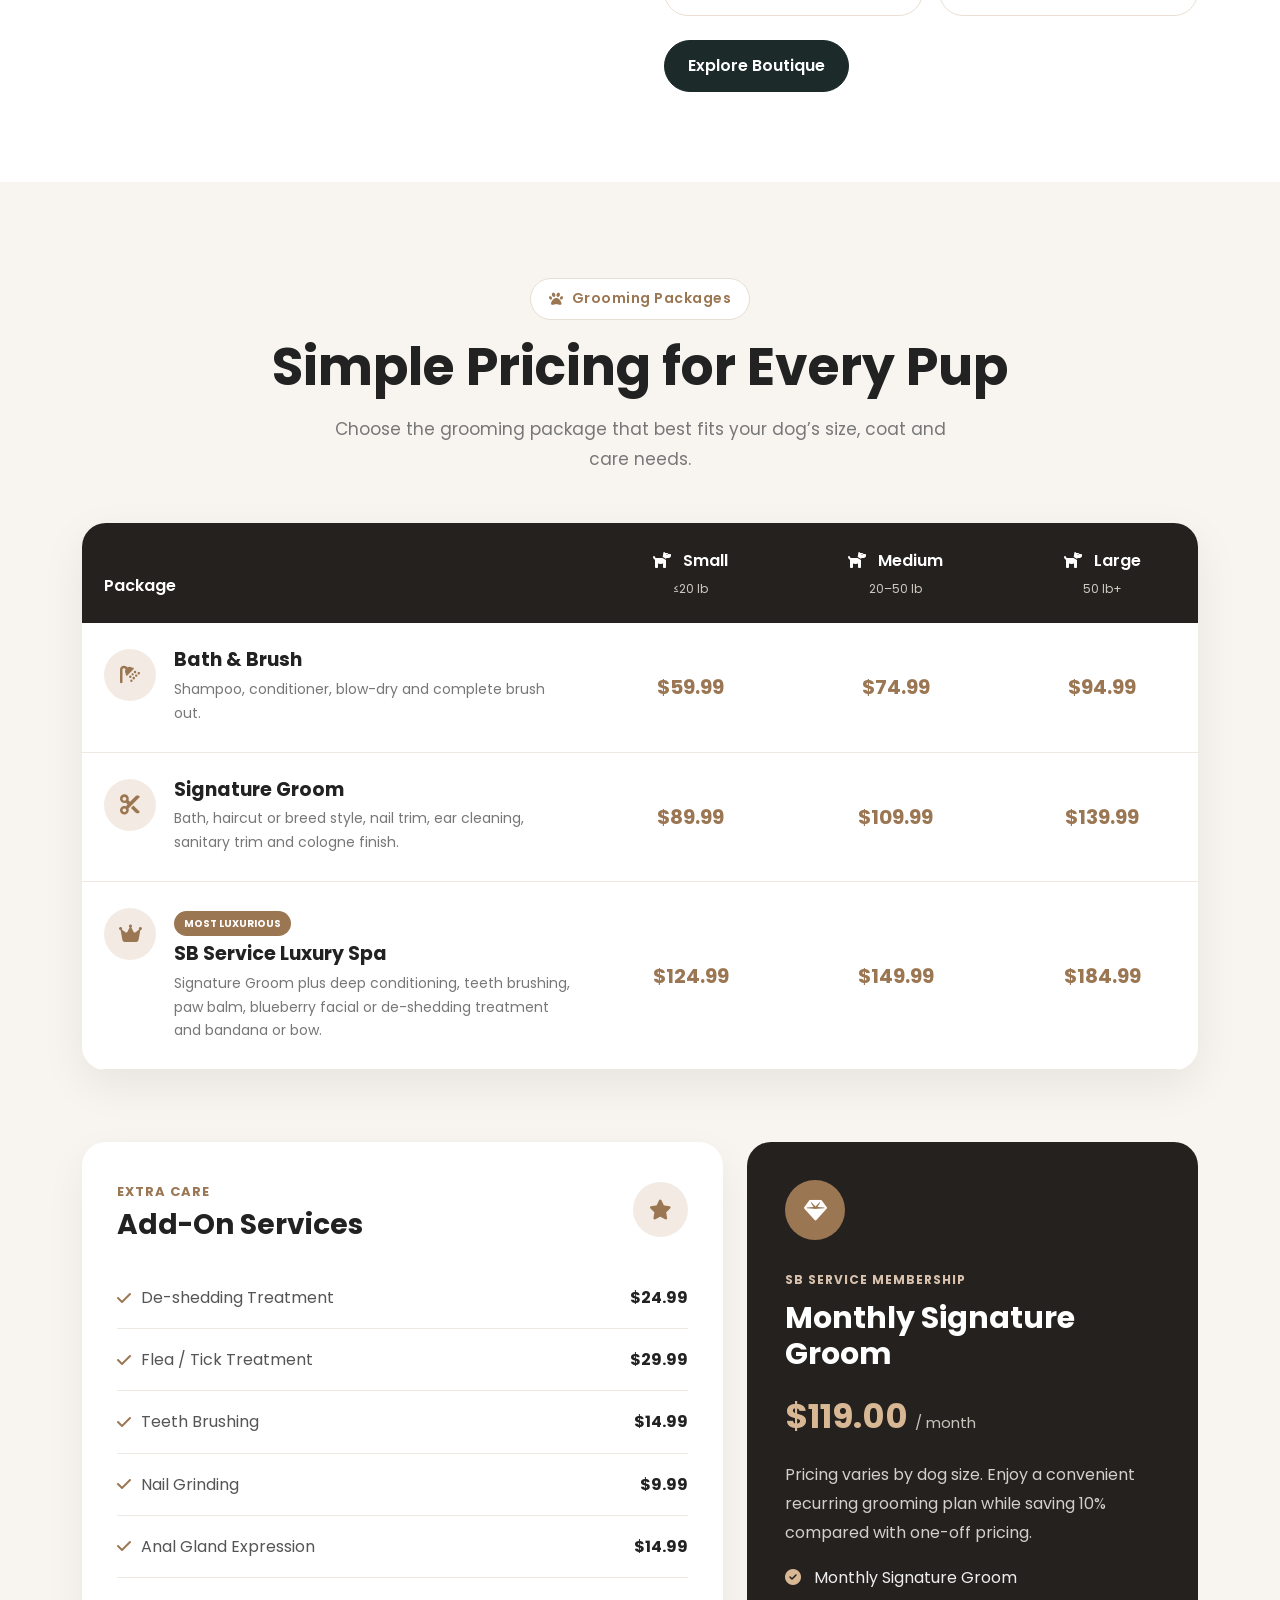
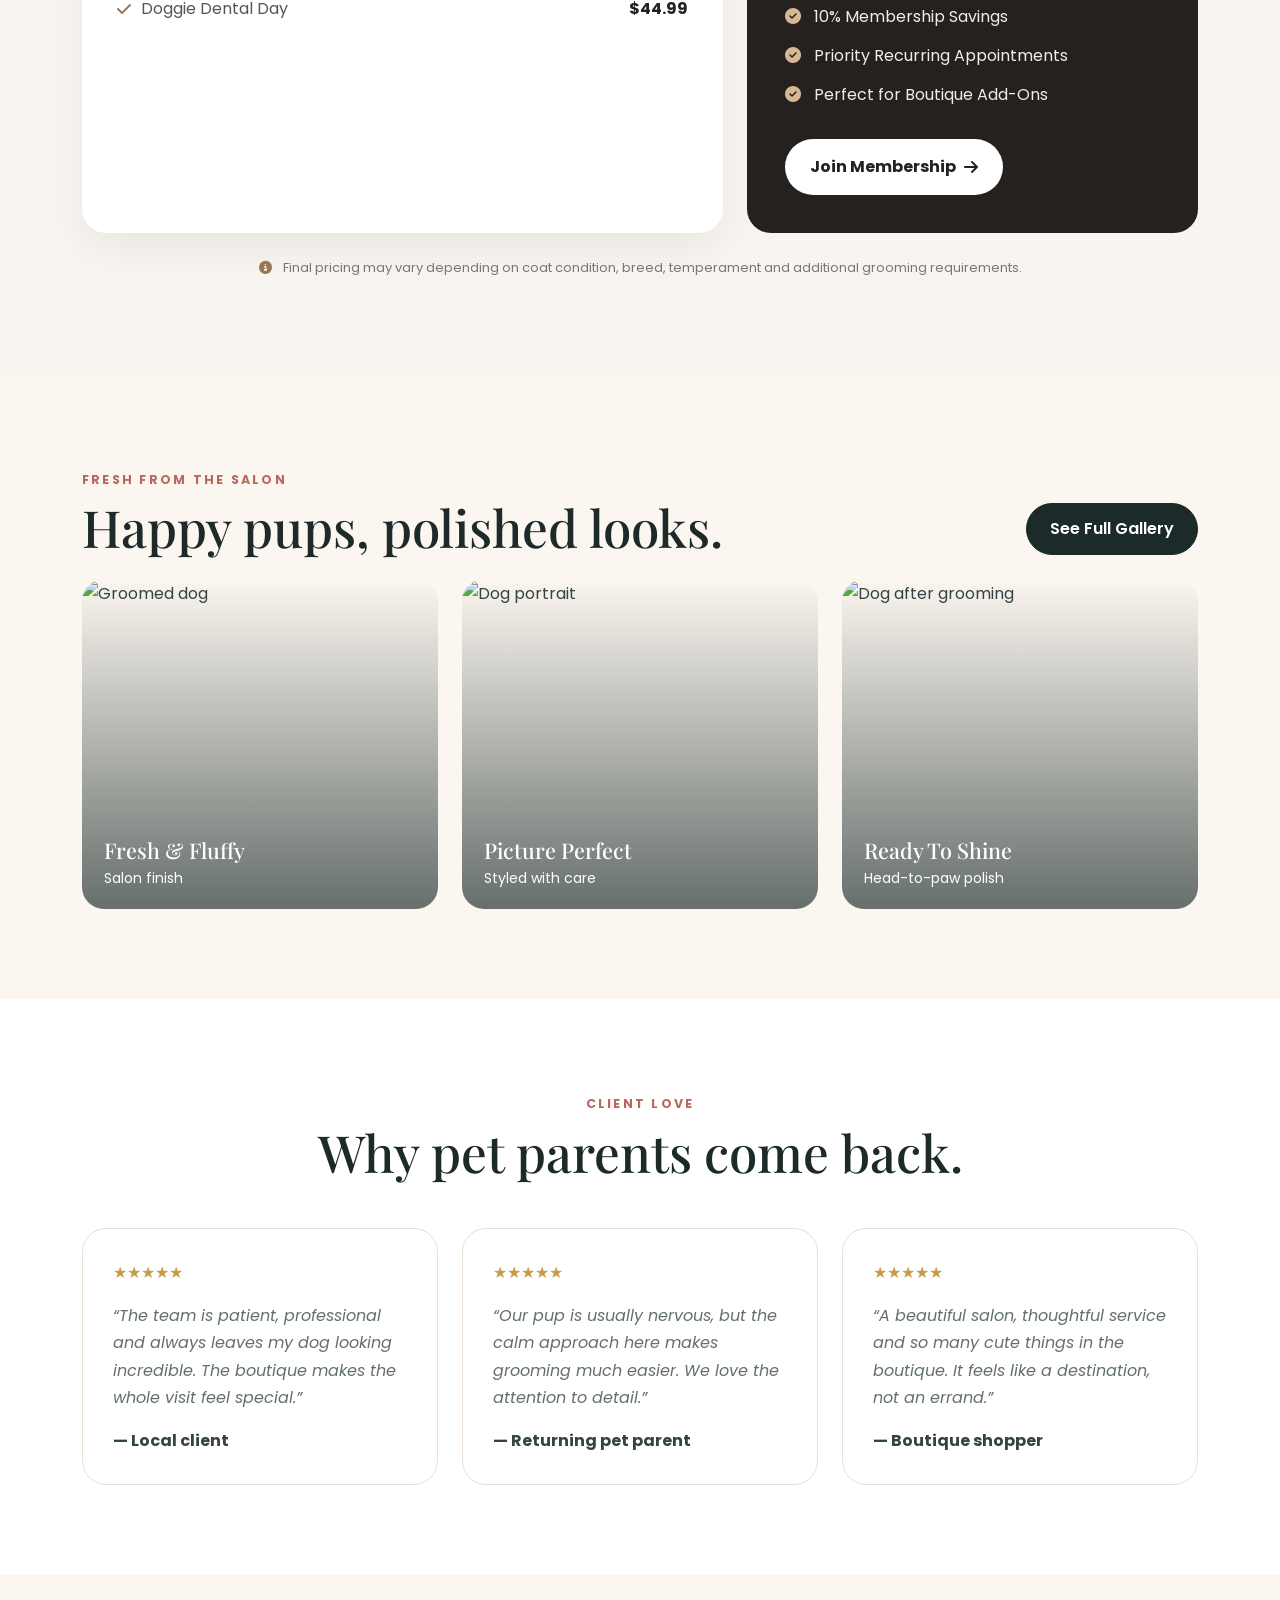
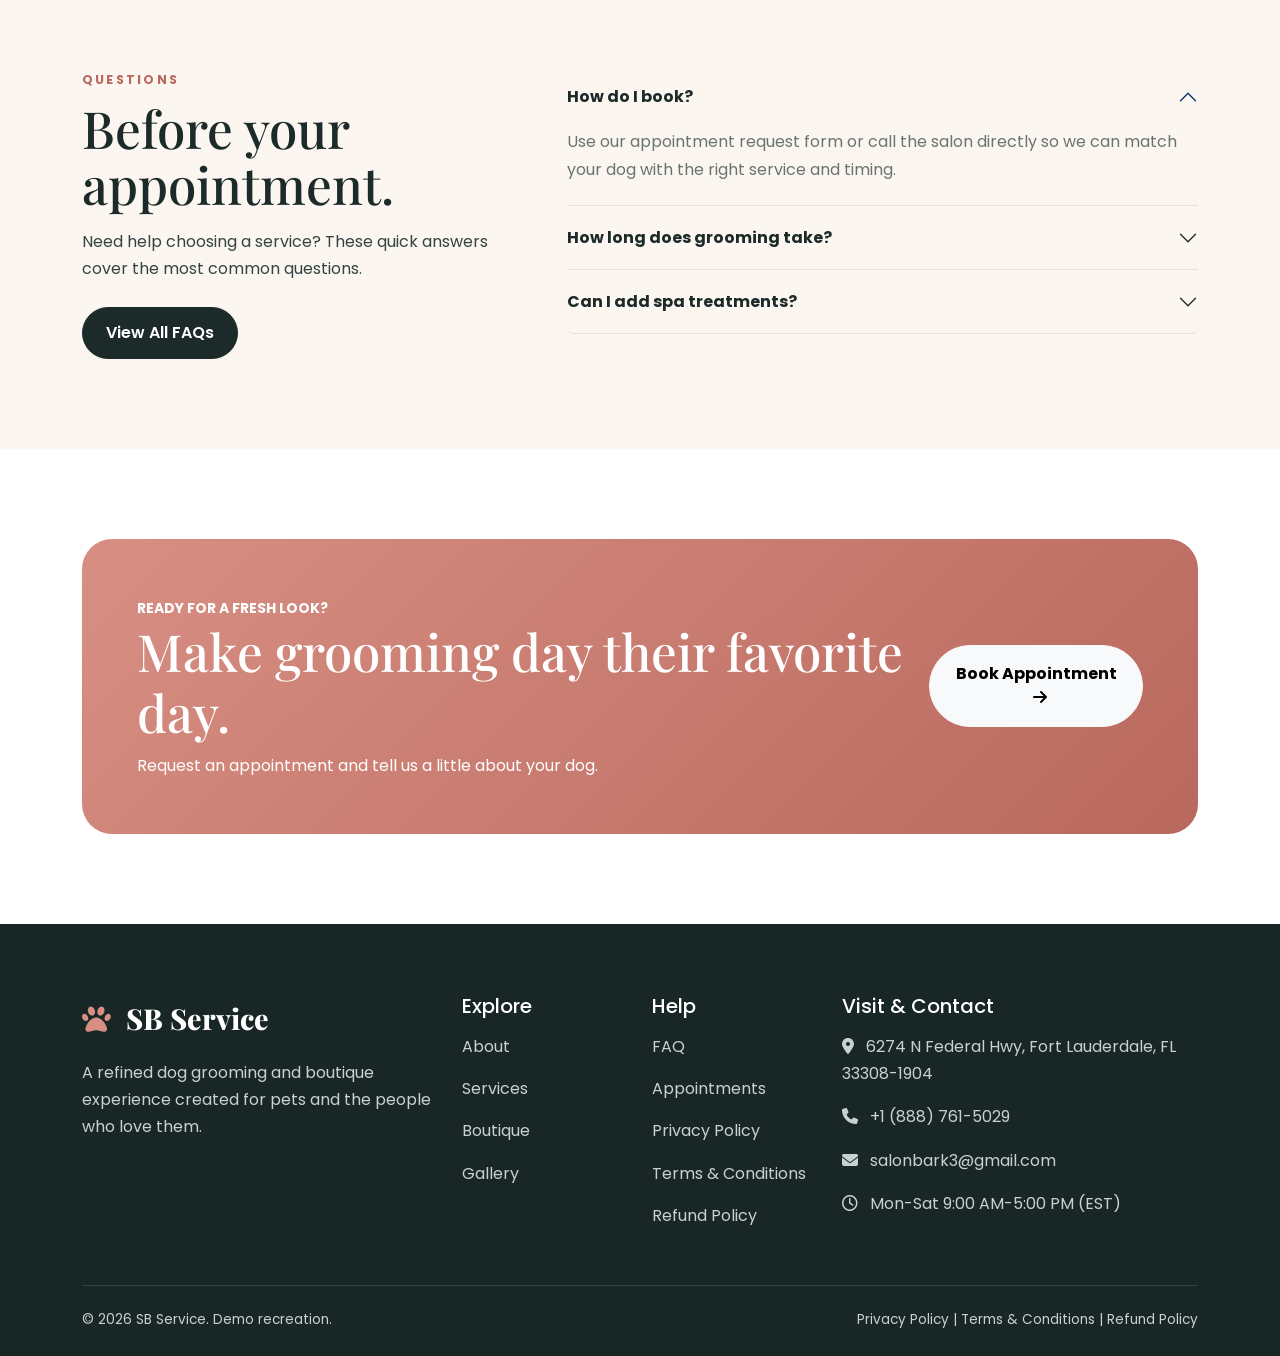
==== commit 5f3dd8fc: "new" ====
--- a/index.html
+++ b/index.html
@@ -28,10 +28,10 @@
       </i>
       +1 (888) 761-5029
      </a>
-     <a href="mailto:salonbark@proton.me">
+     <a href="mailto:salonbark3@gmail.com">
       <i class="fa-solid fa-envelope me-1">
       </i>
-      salonbark@proton.me
+      salonbark3@gmail.com
      </a>
     </div>
    </div>
@@ -997,8 +997,8 @@
       <p>
        <i class="fa-solid fa-envelope me-2">
        </i>
-       <a href="mailto:salonbark@proton.me">
-        salonbark@proton.me
+       <a href="mailto:salonbark3@gmail.com">
+        salonbark3@gmail.com
        </a>
       </p>
       <p>
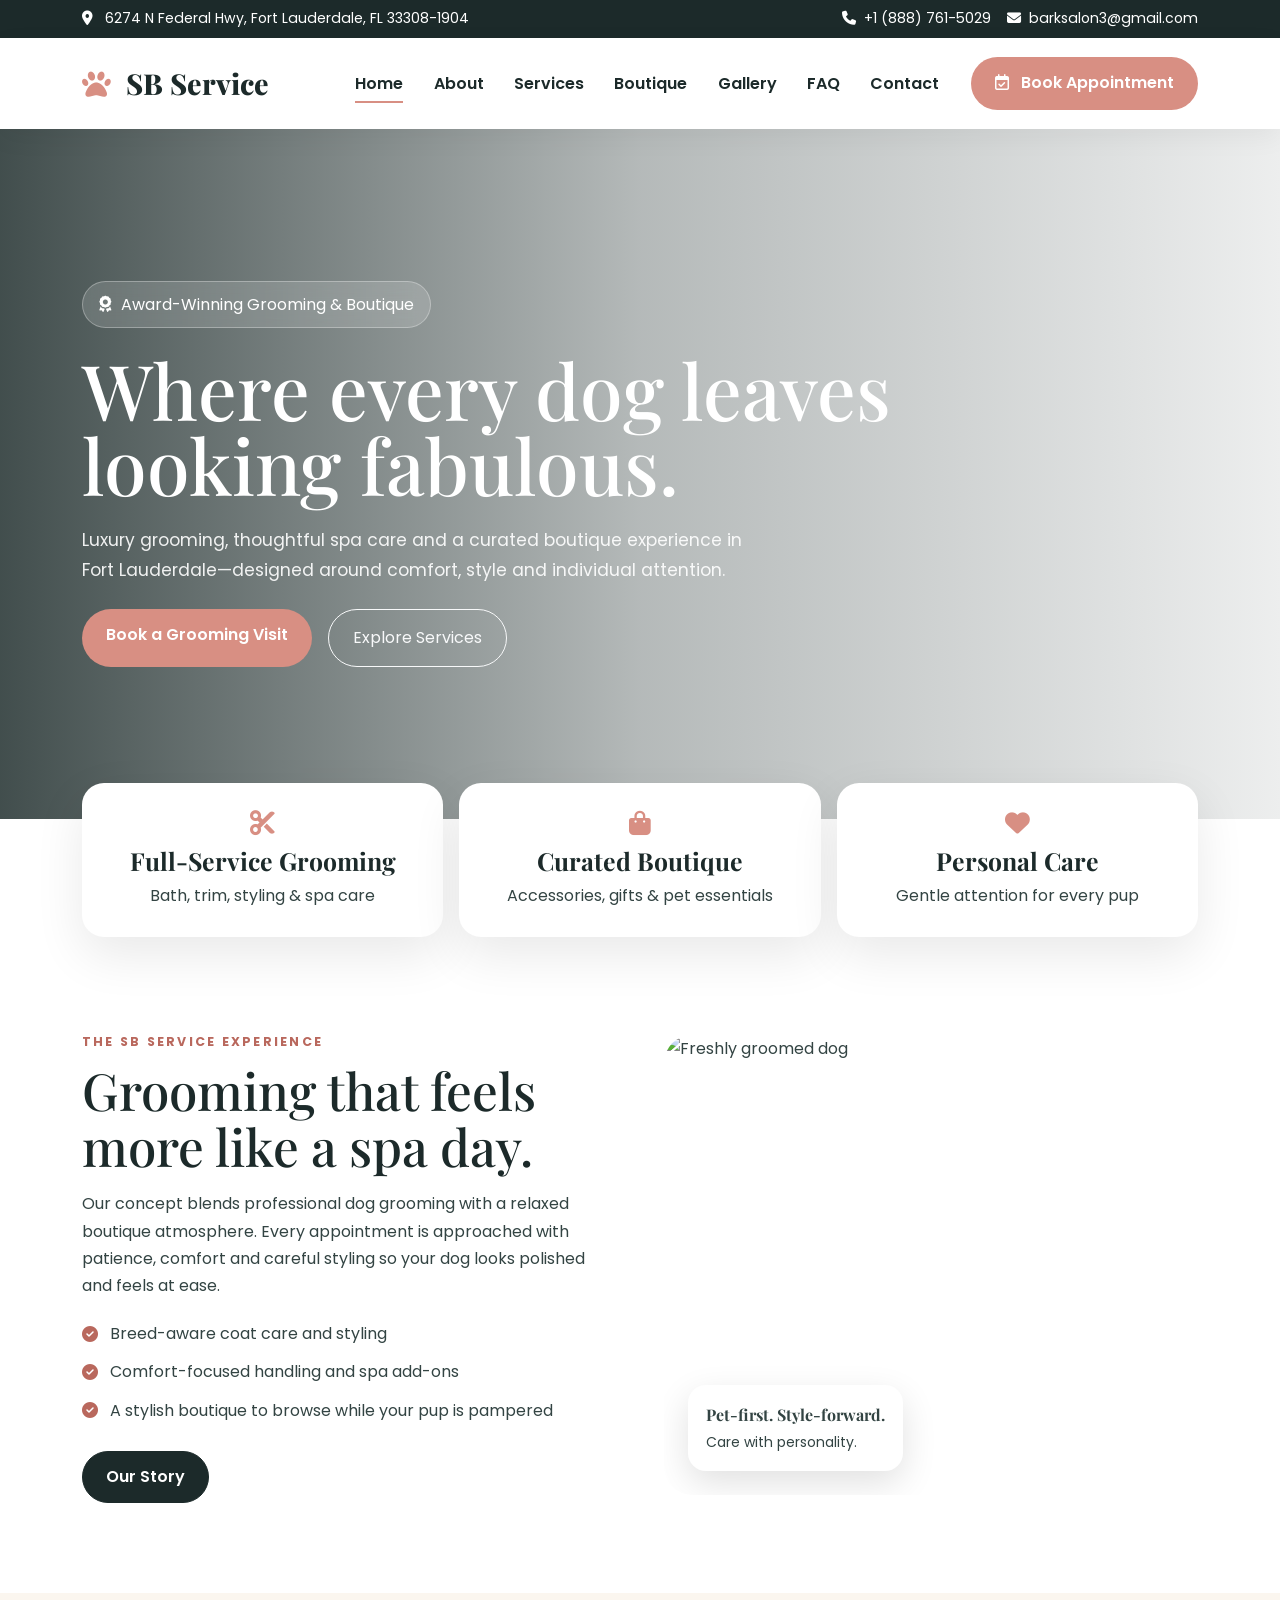
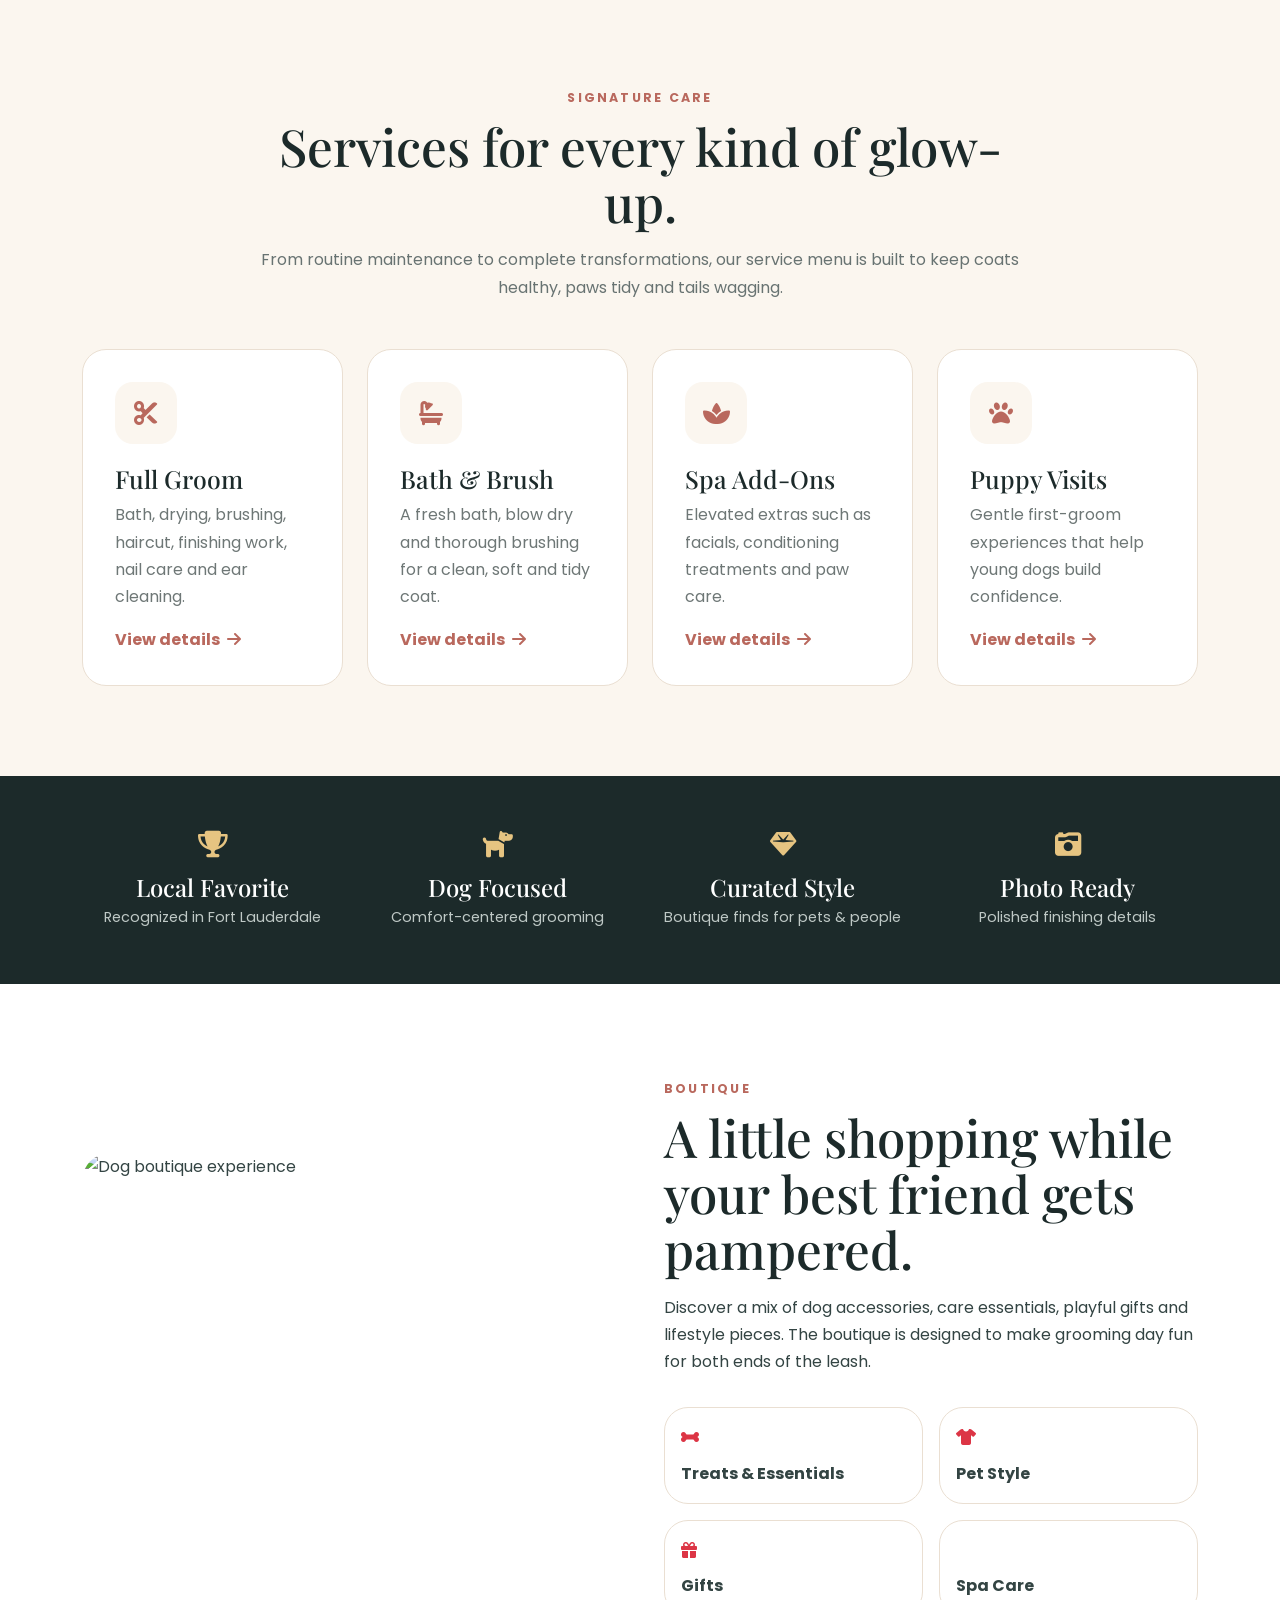
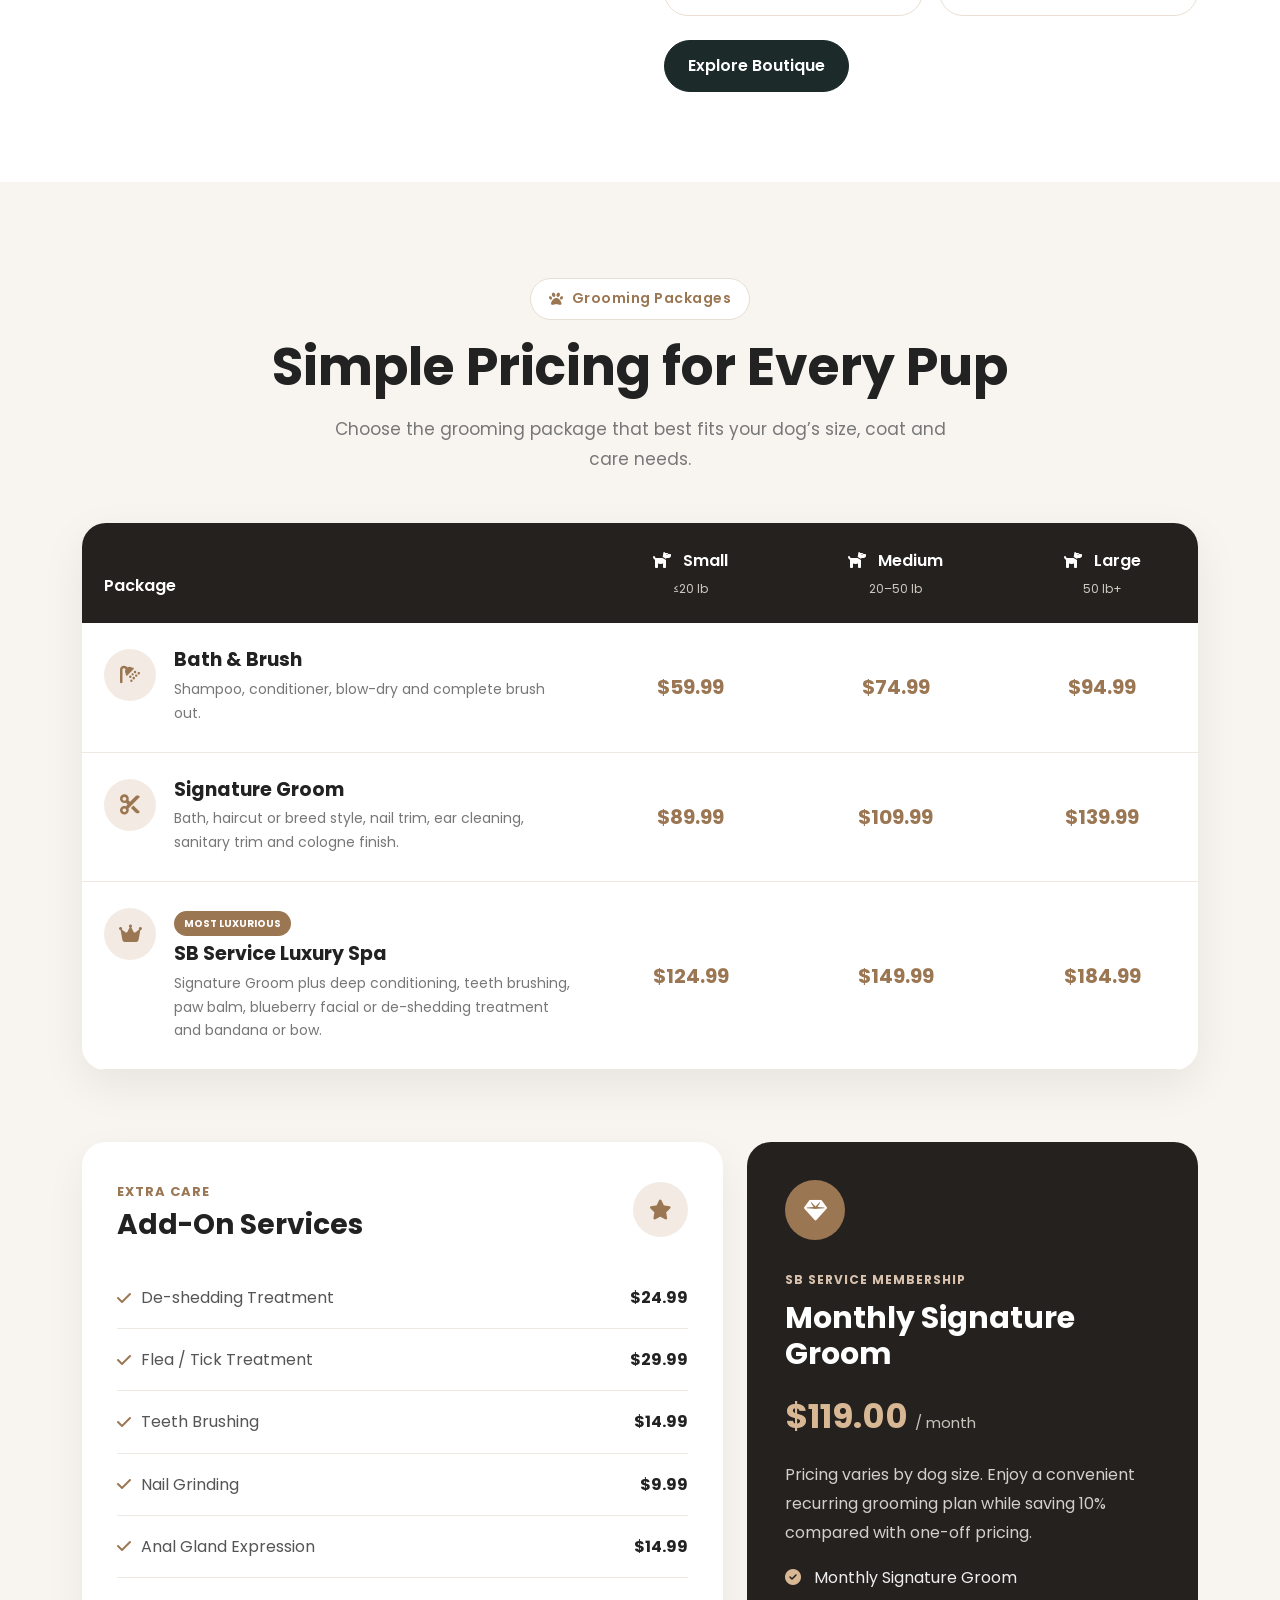
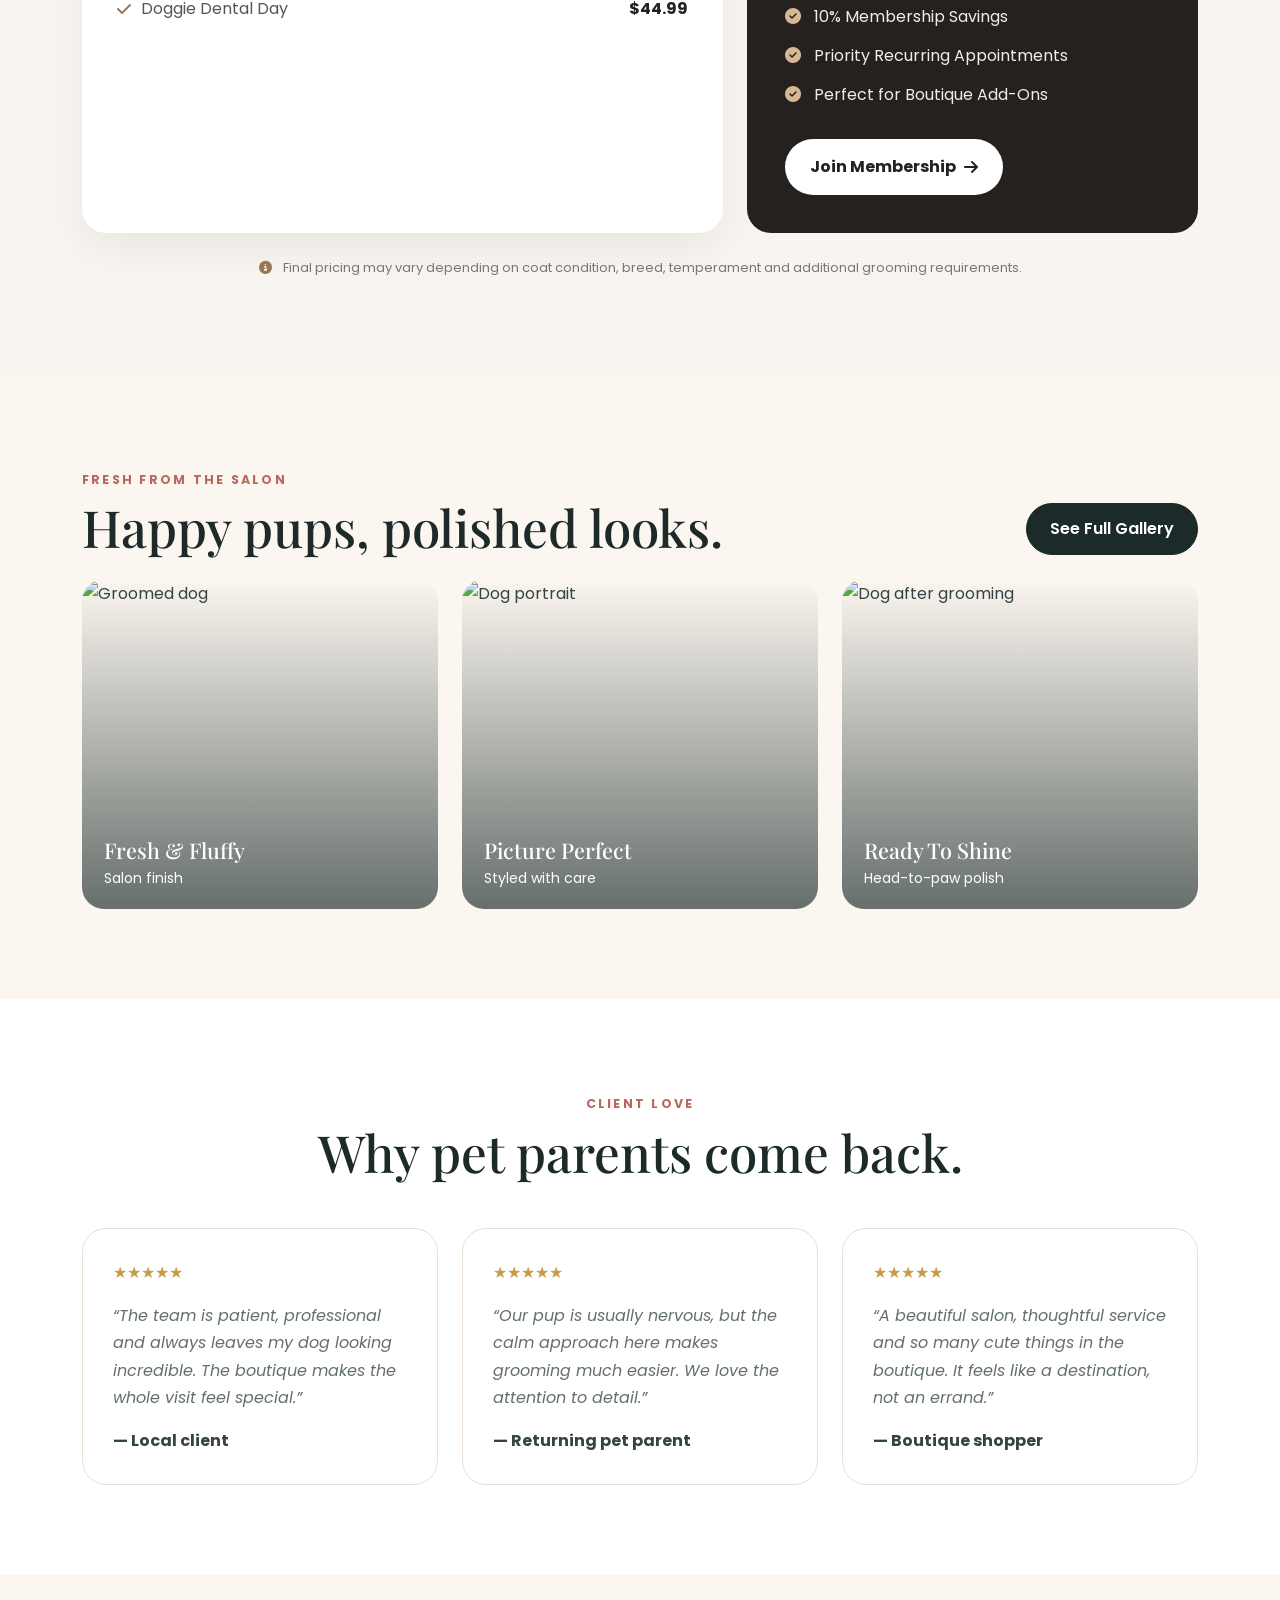
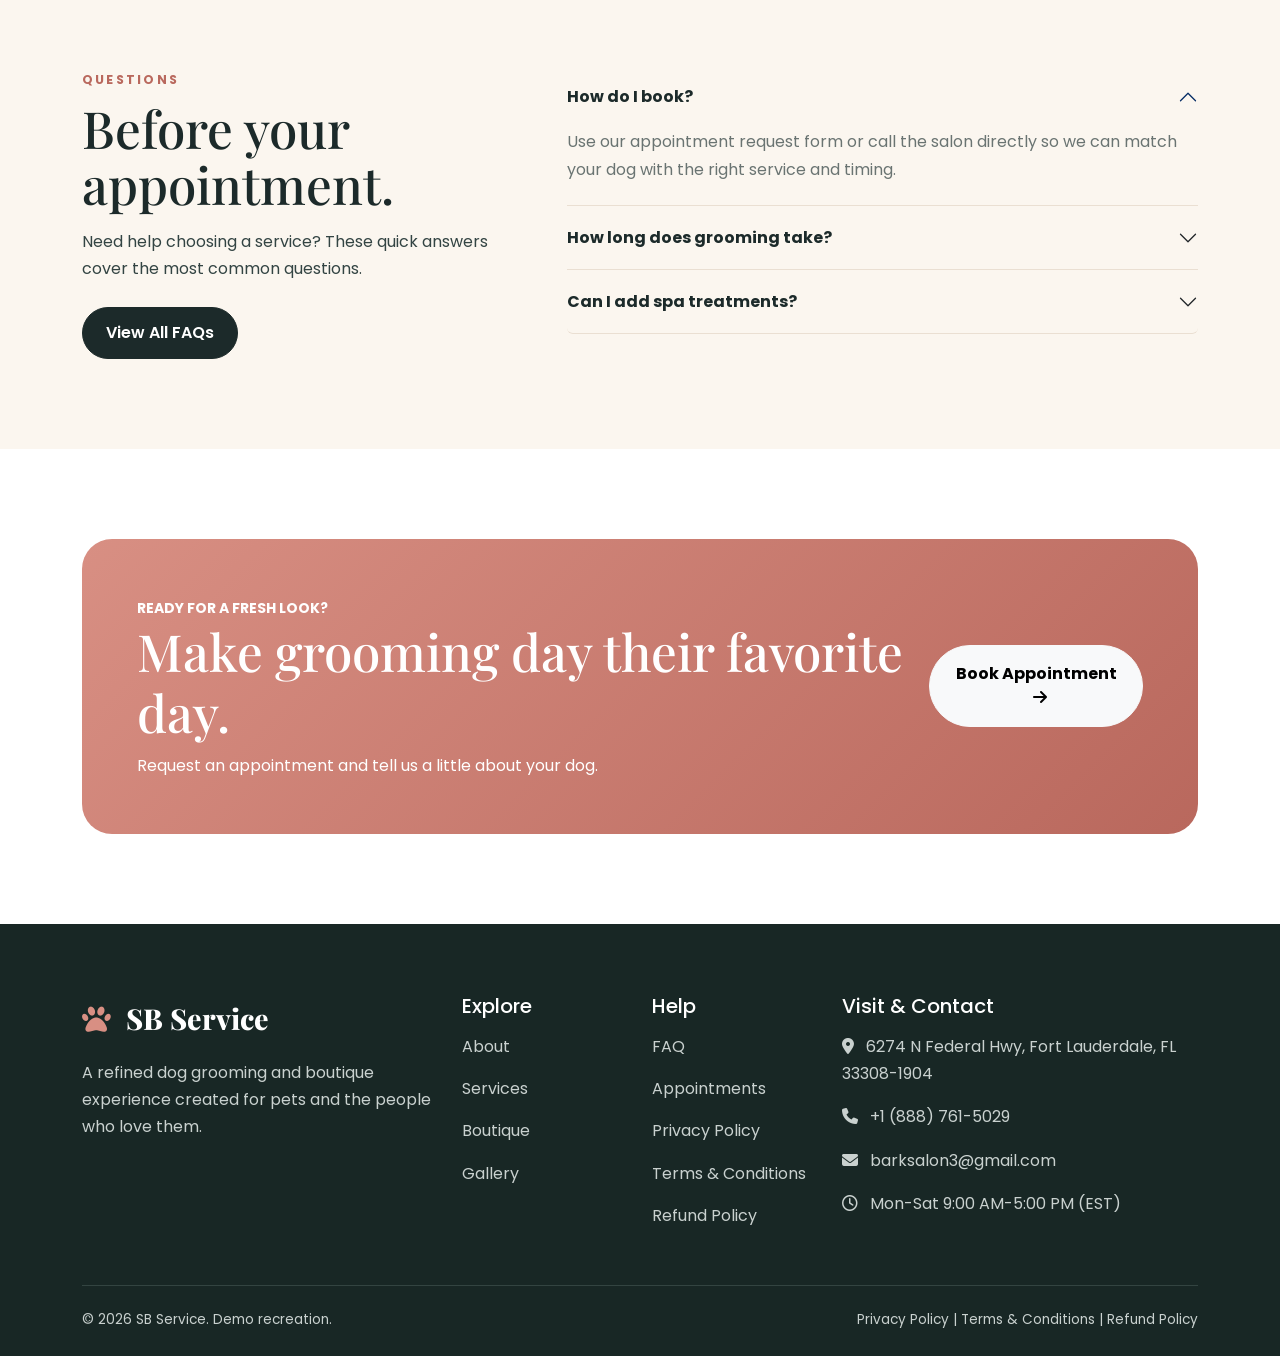
==== commit 7b4030f5: "new" ====
--- a/index.html
+++ b/index.html
@@ -28,10 +28,10 @@
       </i>
       +1 (888) 761-5029
      </a>
-     <a href="mailto:salonbark3@gmail.com">
+     <a href="mailto:barksalon3@gmail.com">
       <i class="fa-solid fa-envelope me-1">
       </i>
-      salonbark3@gmail.com
+      barksalon3@gmail.com
      </a>
     </div>
    </div>
@@ -997,8 +997,8 @@
       <p>
        <i class="fa-solid fa-envelope me-2">
        </i>
-       <a href="mailto:salonbark3@gmail.com">
-        salonbark3@gmail.com
+       <a href="mailto:barksalon3@gmail.com">
+        barksalon3@gmail.com
        </a>
       </p>
       <p>
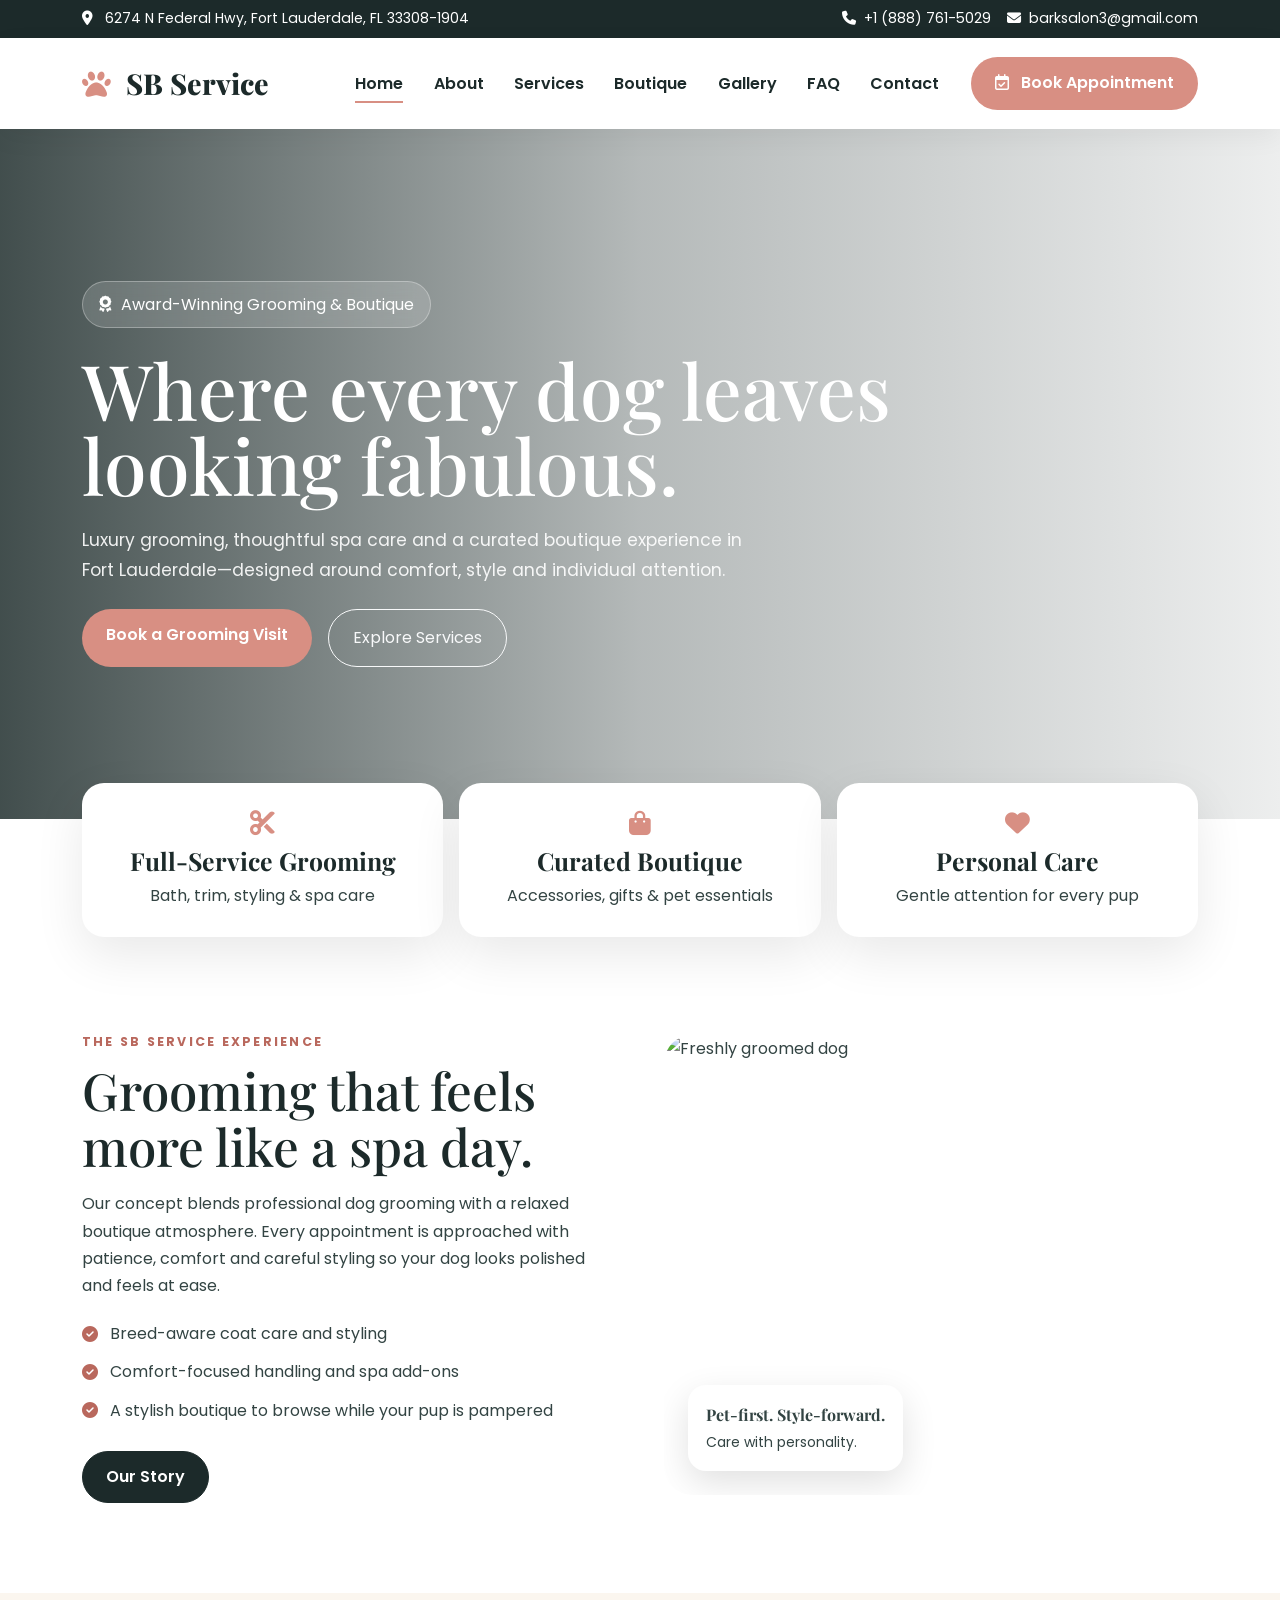
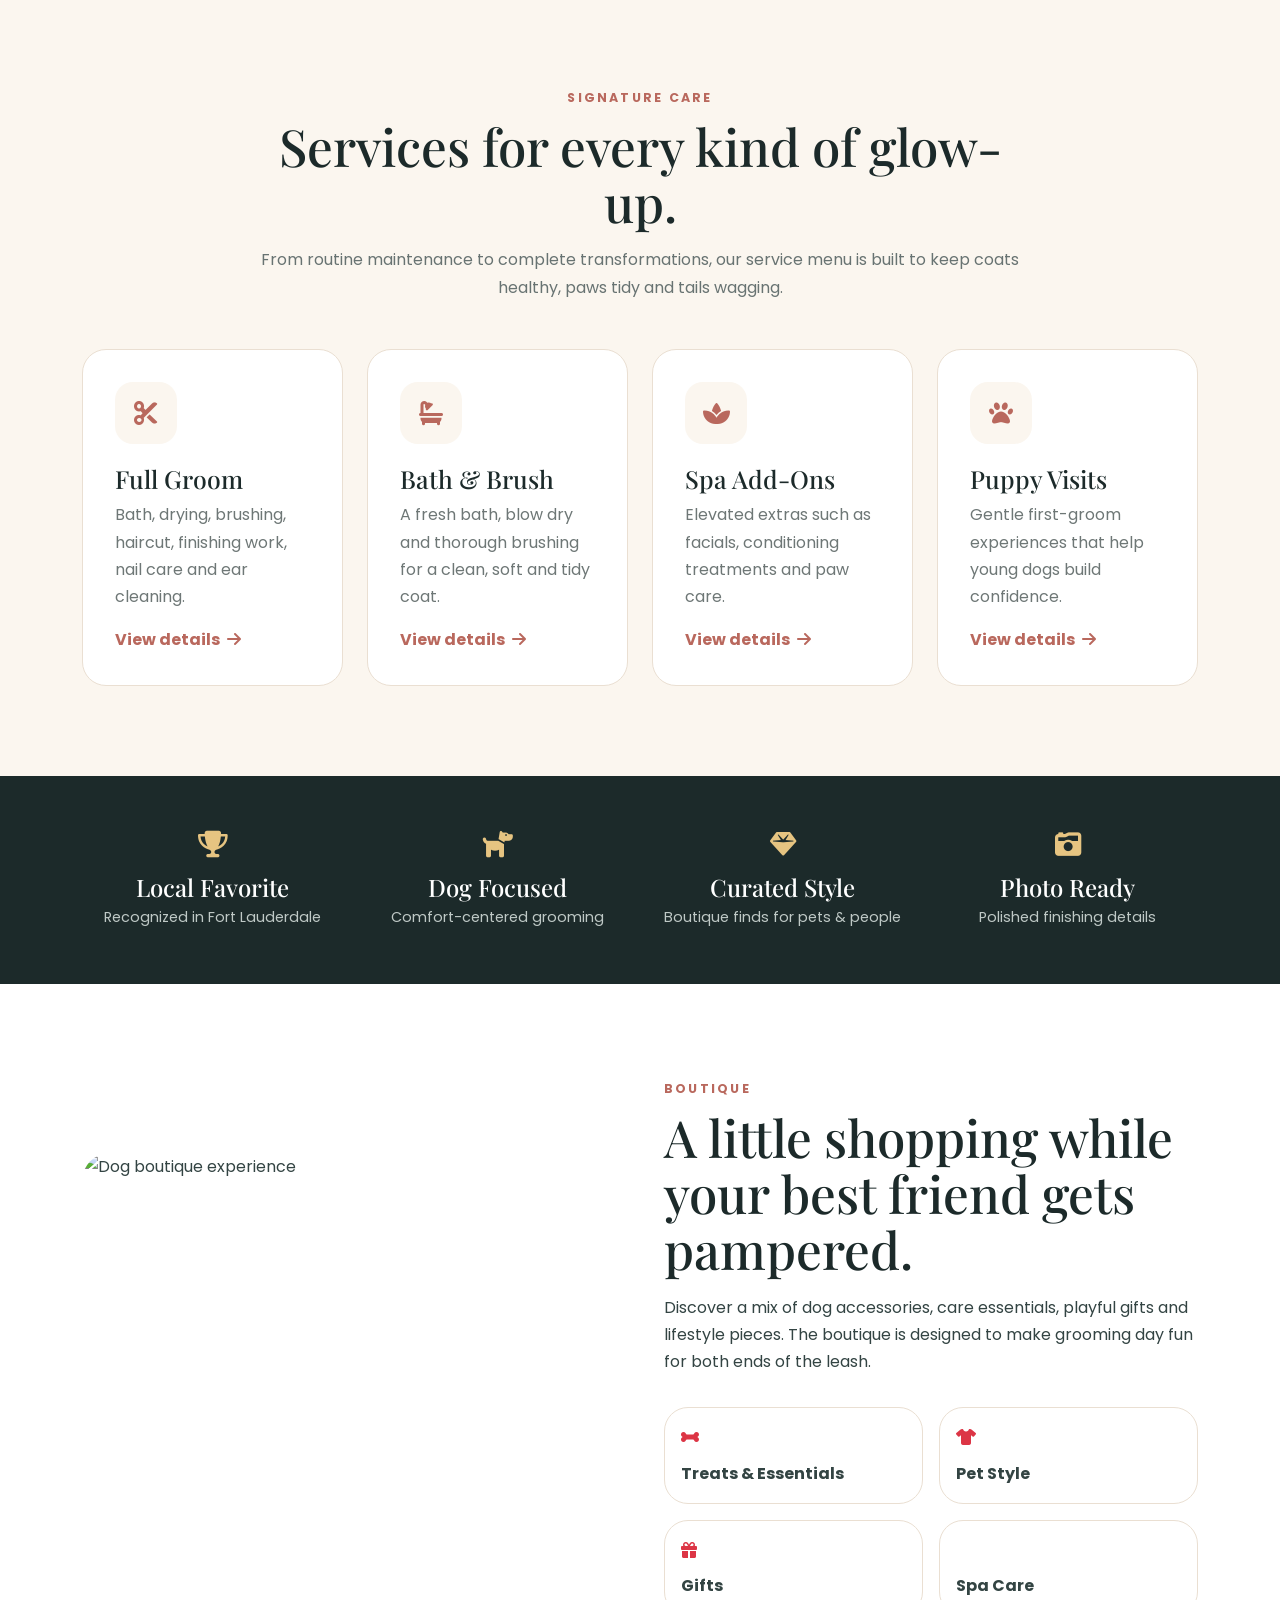
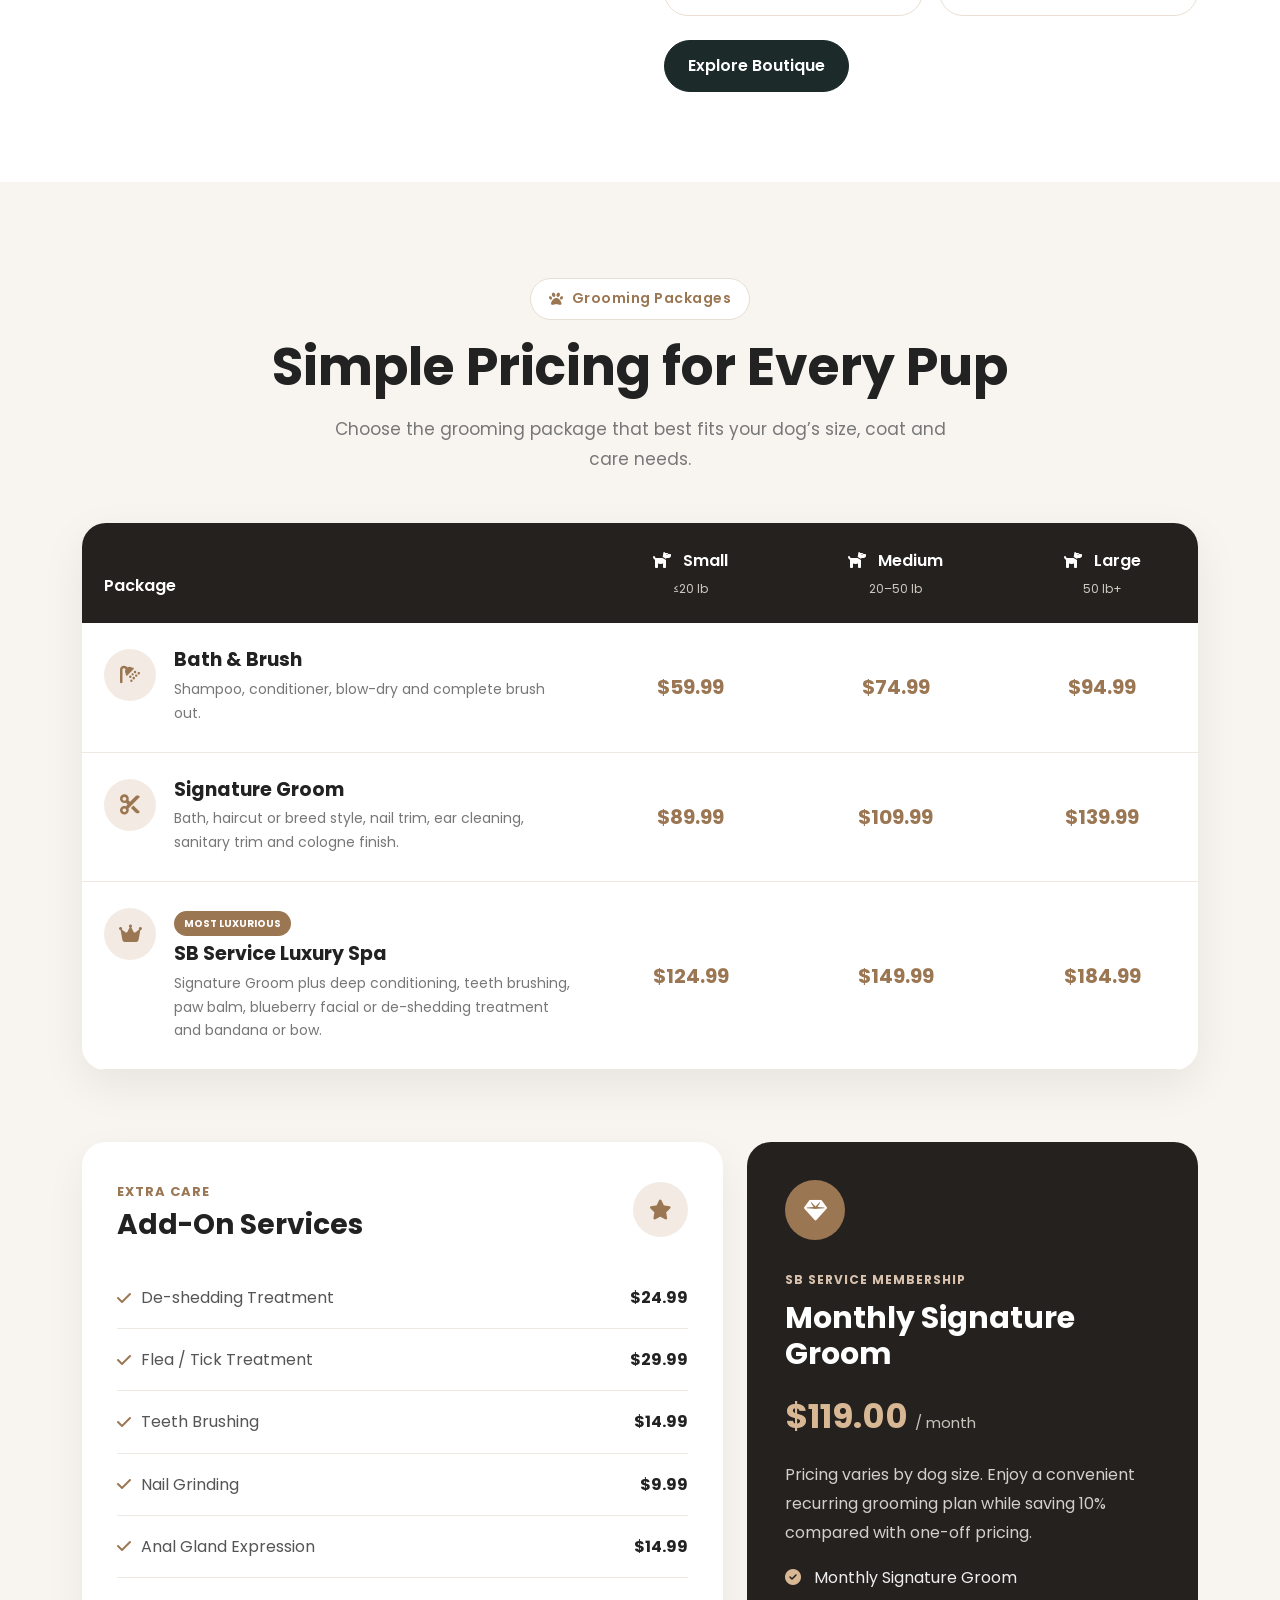
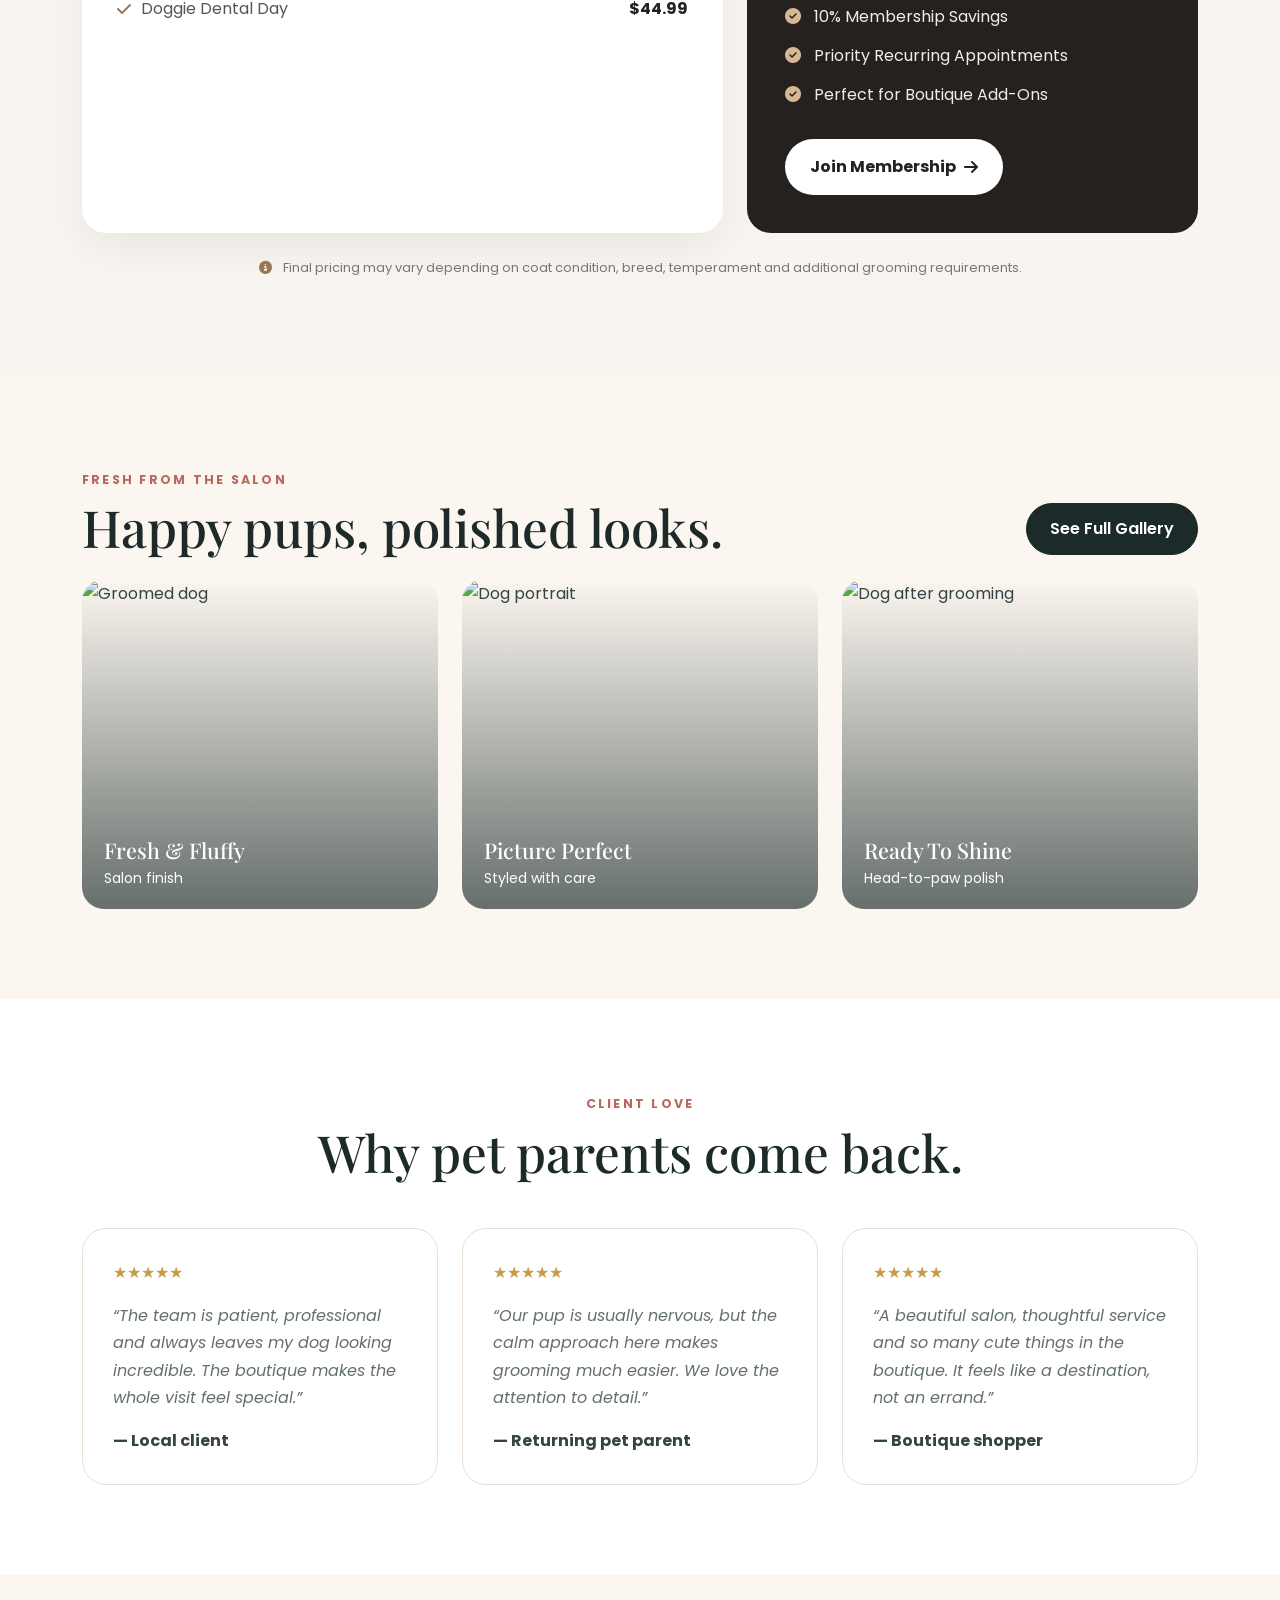
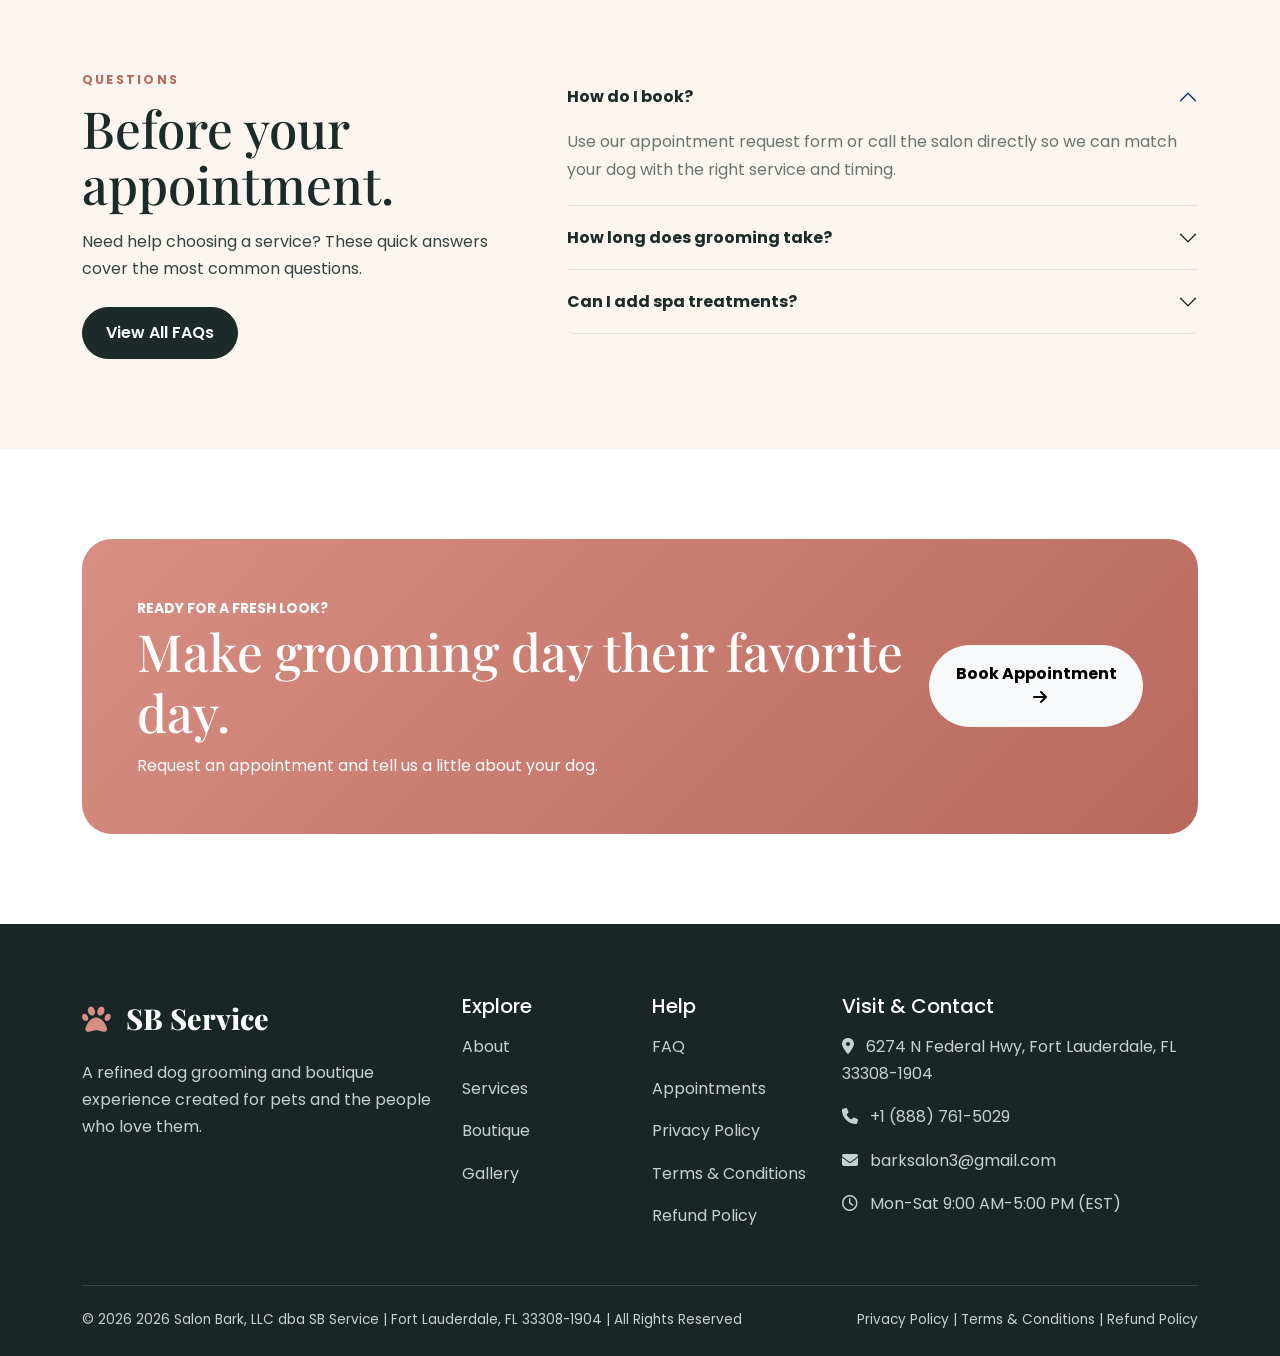
==== commit 37d1f49b: "new" ====
--- a/index.html
+++ b/index.html
@@ -1013,7 +1013,7 @@
       ©
       <span data-year="">
       </span>
-      SB Service. Demo recreation.
+      2026 Salon Bark, LLC dba SB Service | Fort Lauderdale, FL 33308-1904 | All Rights Reserved
      </span>
      <span>
       <a href="privacy.html">
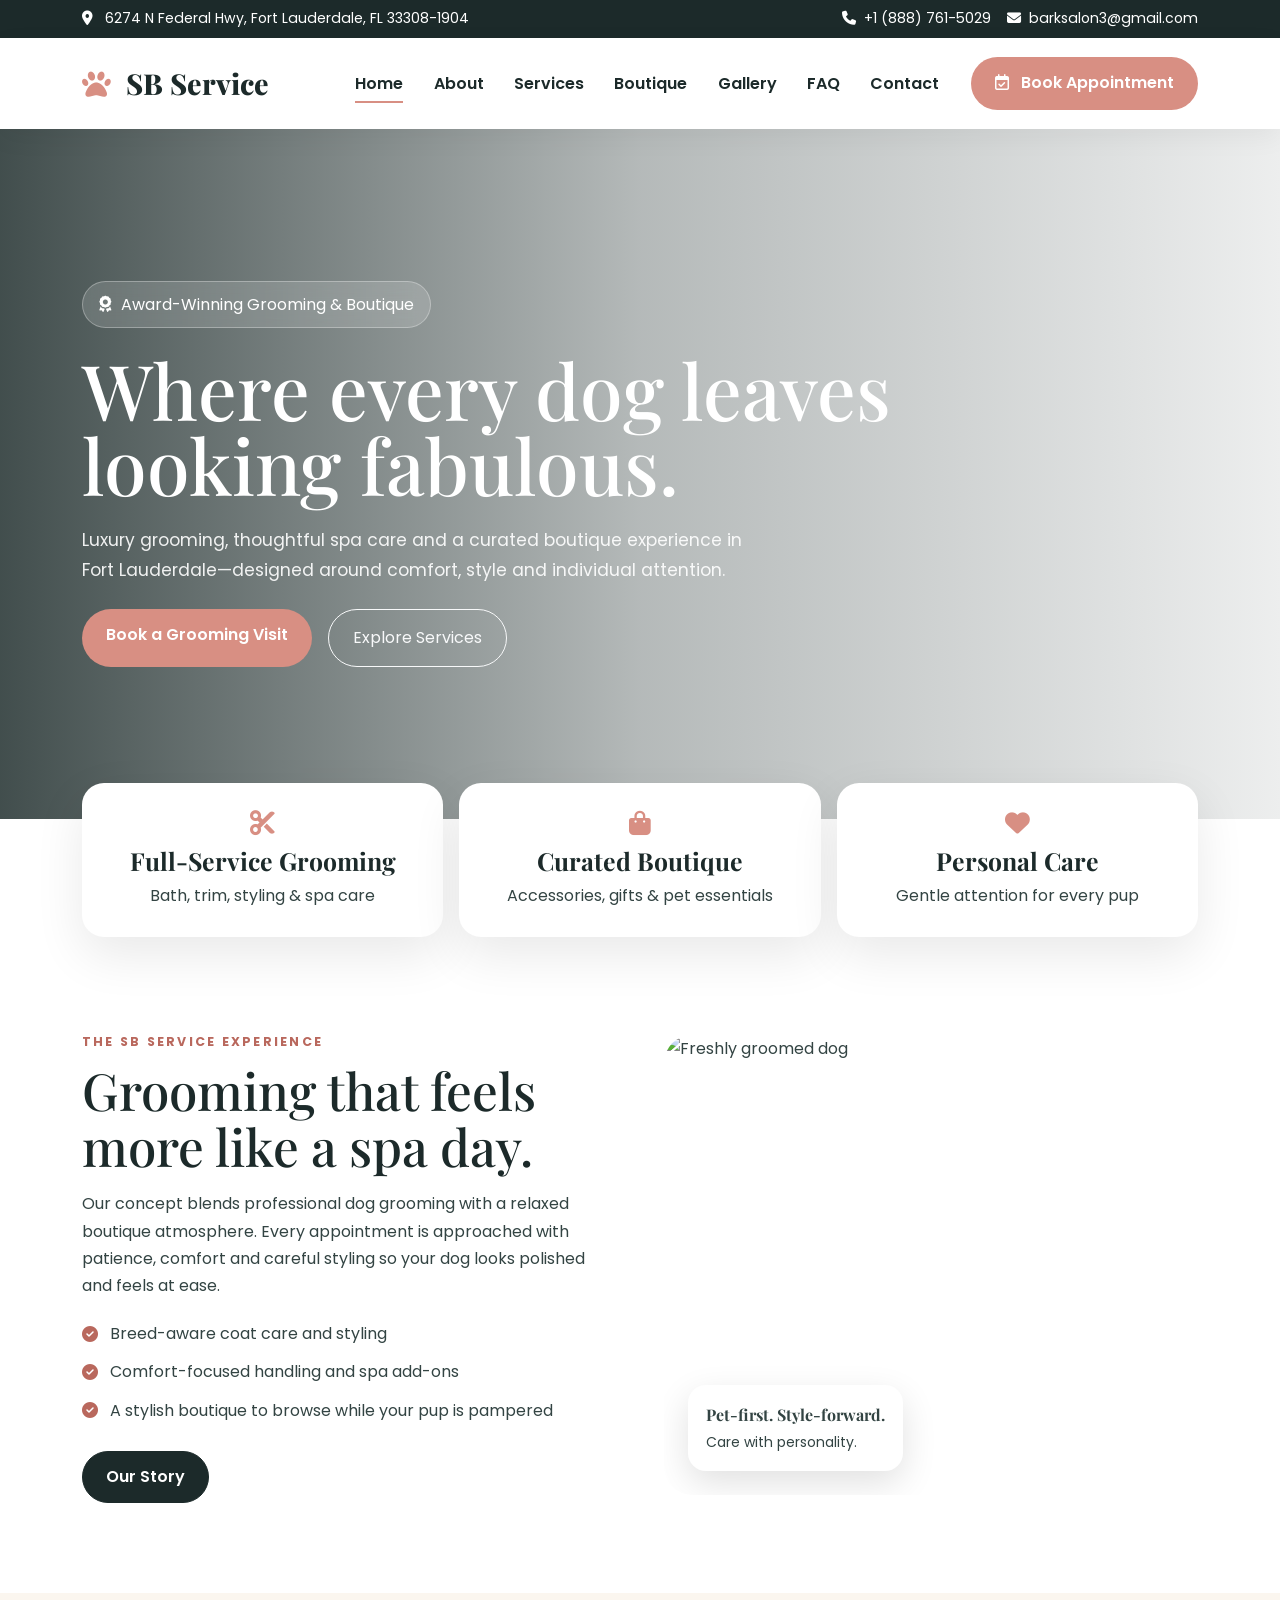
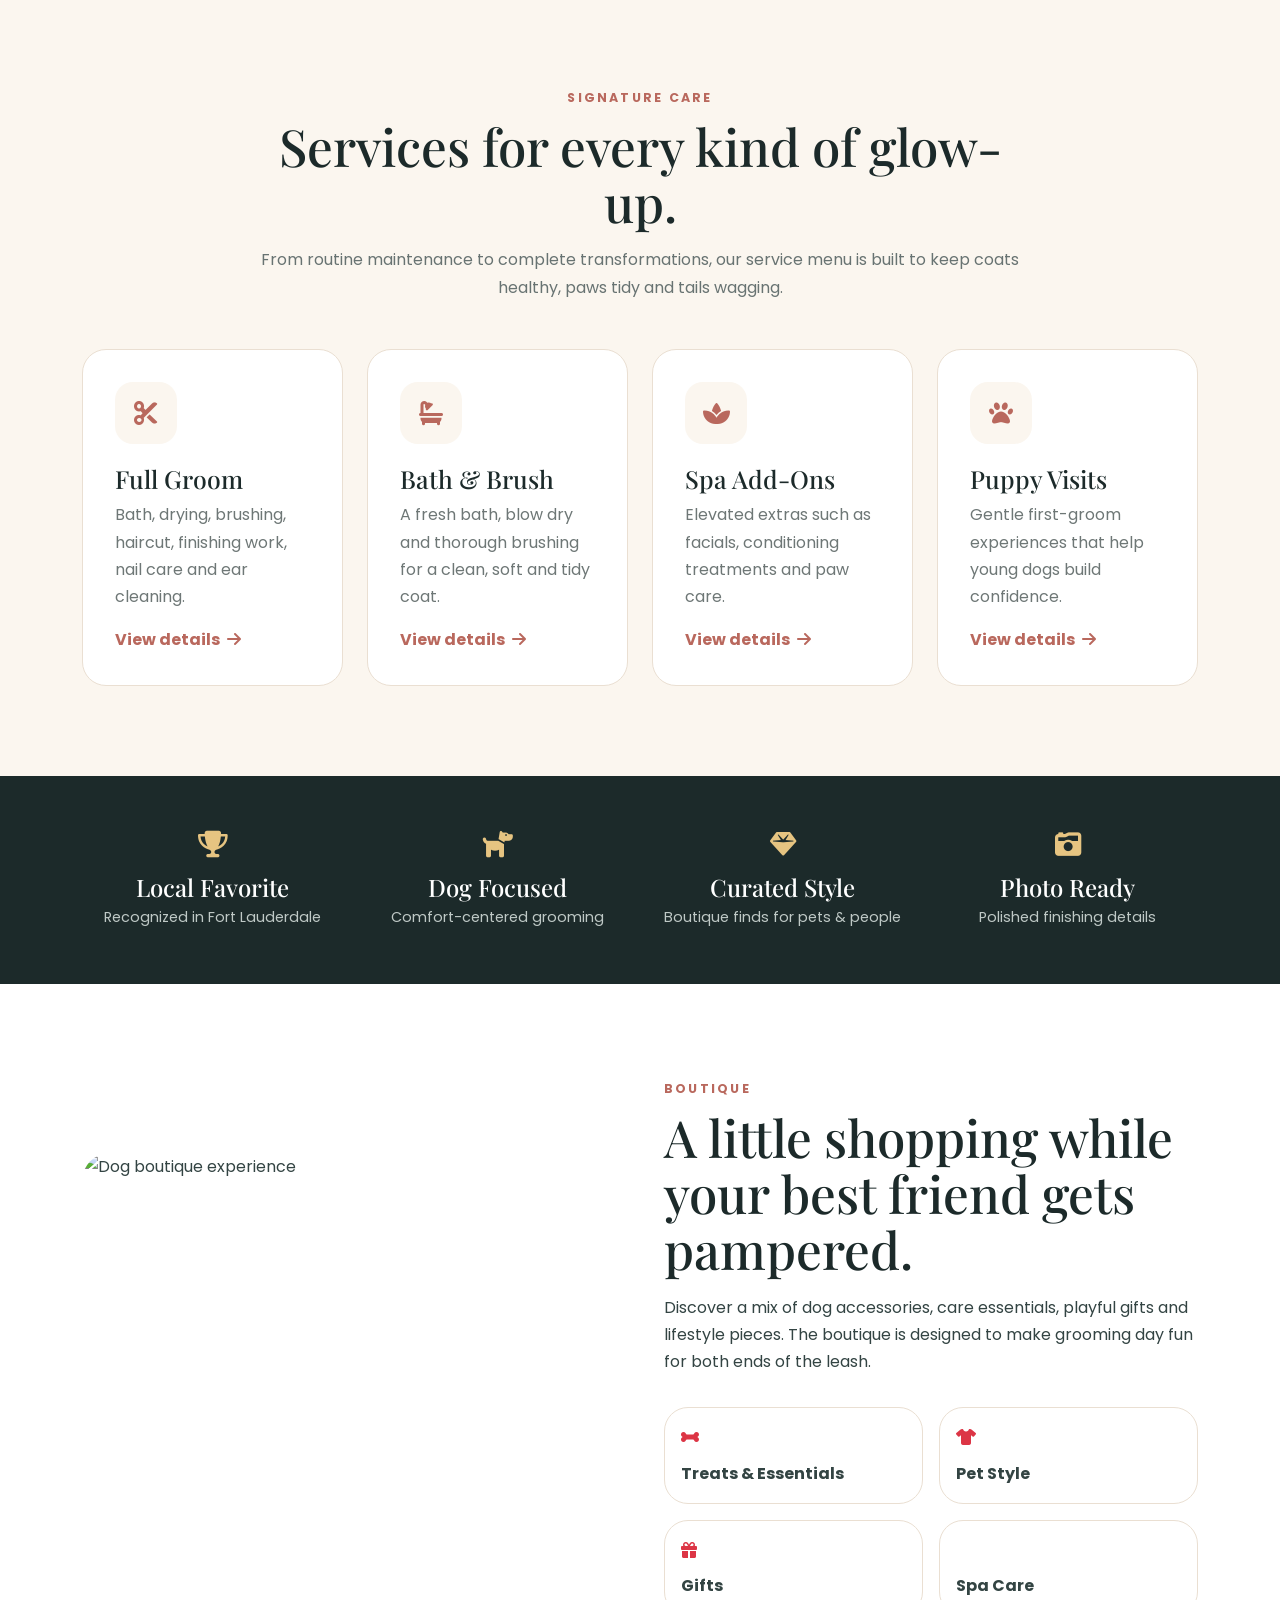
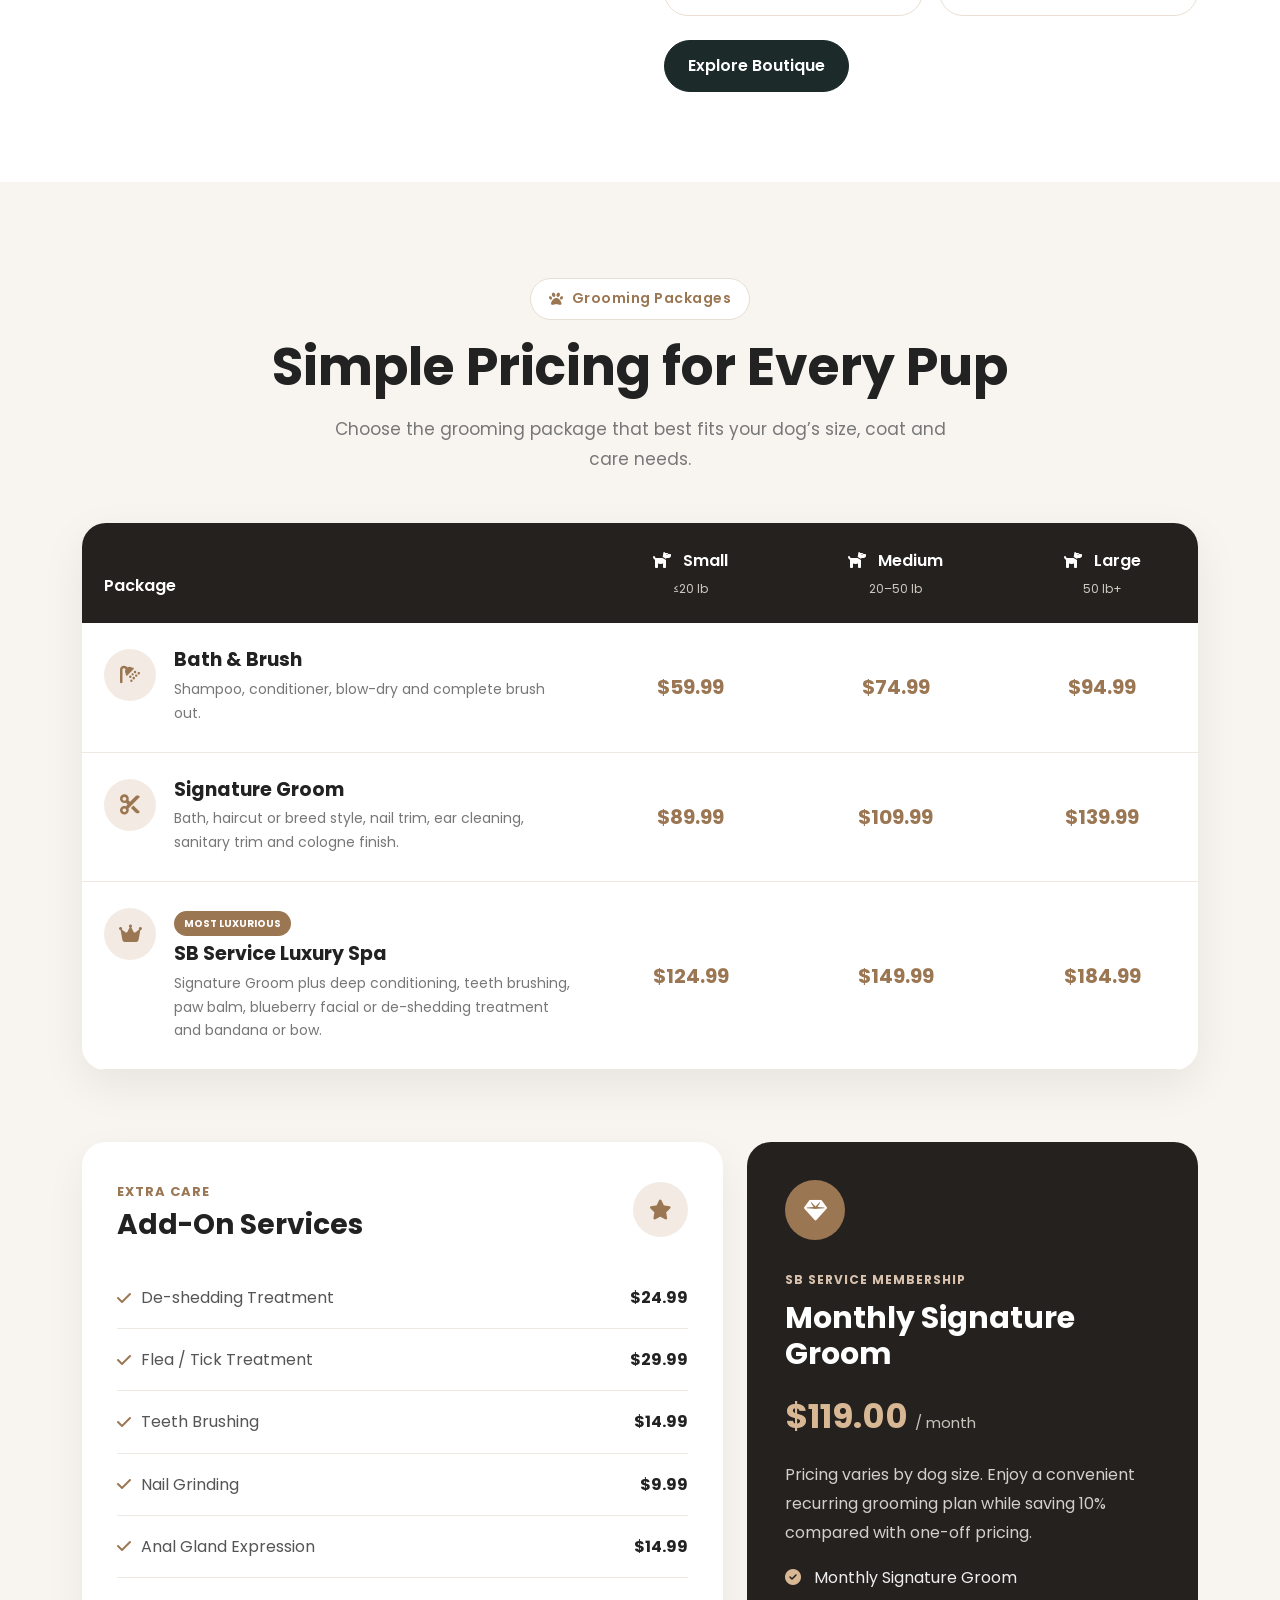
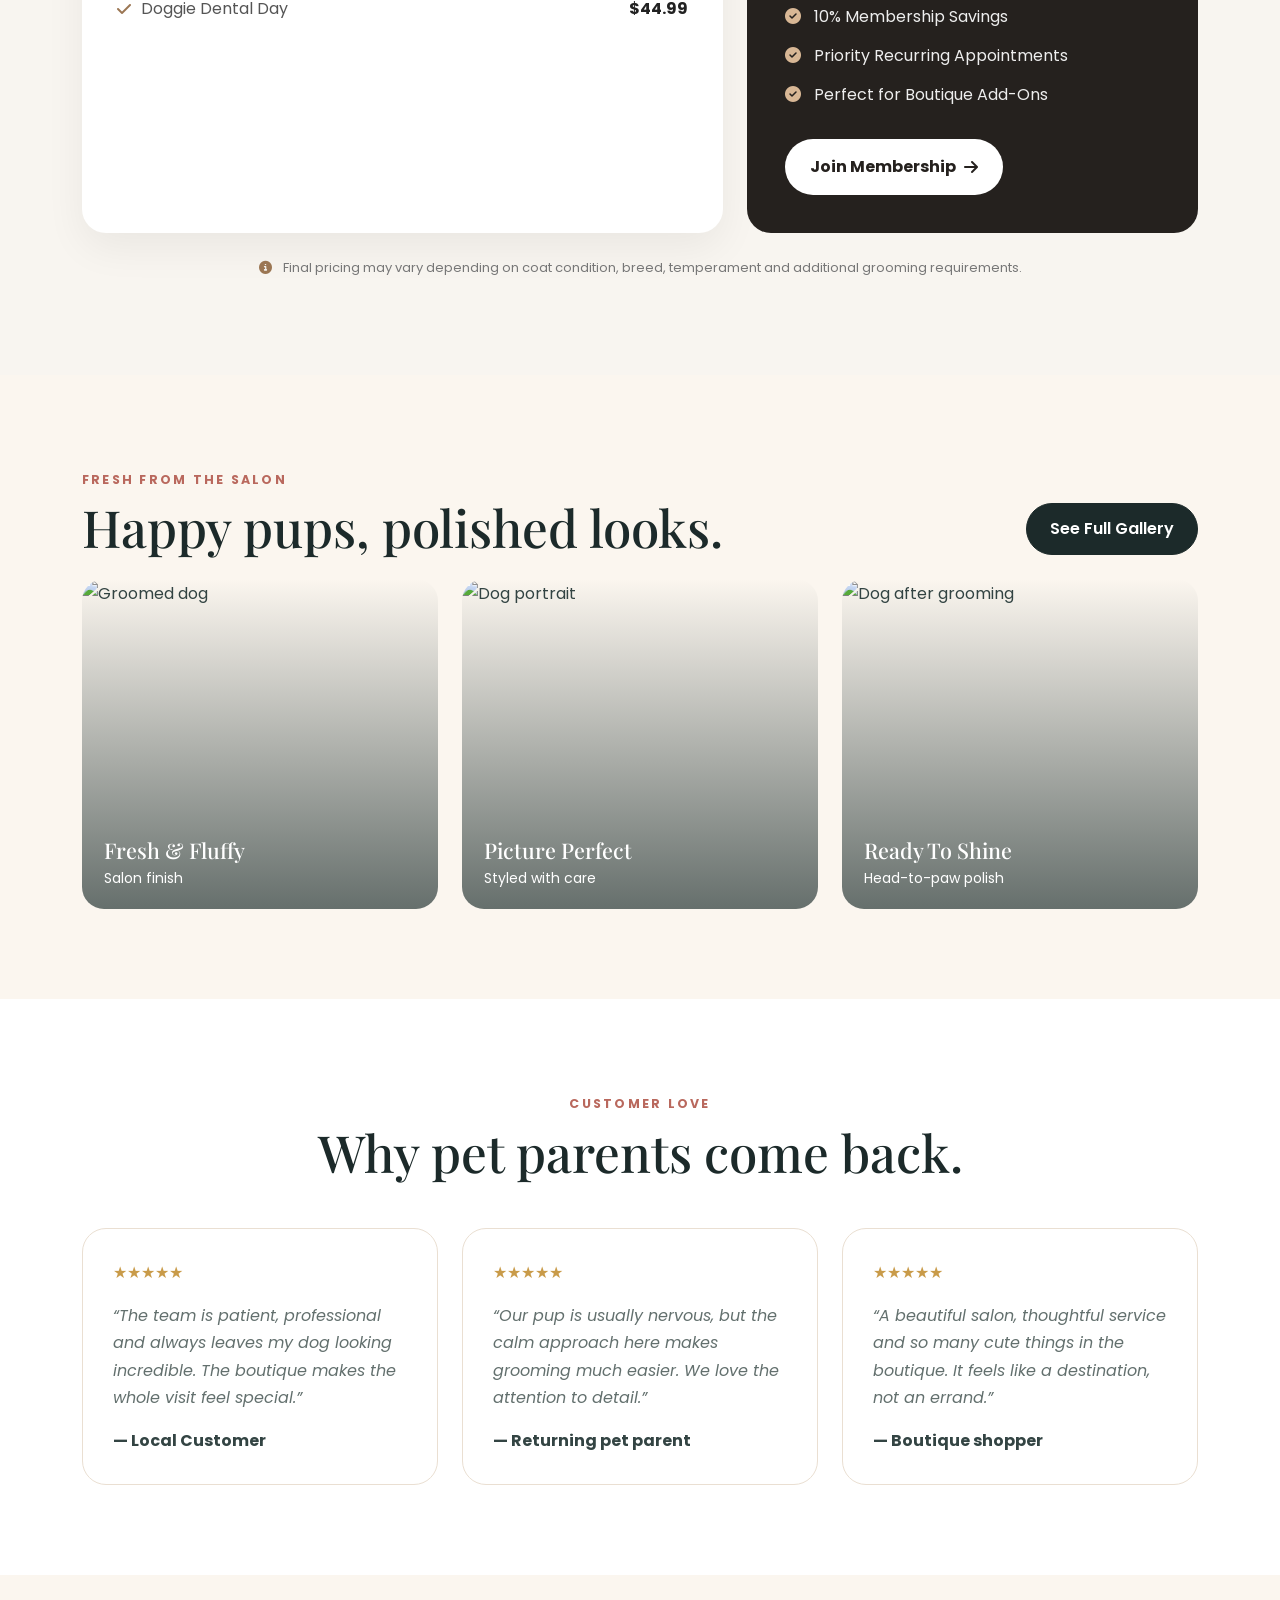
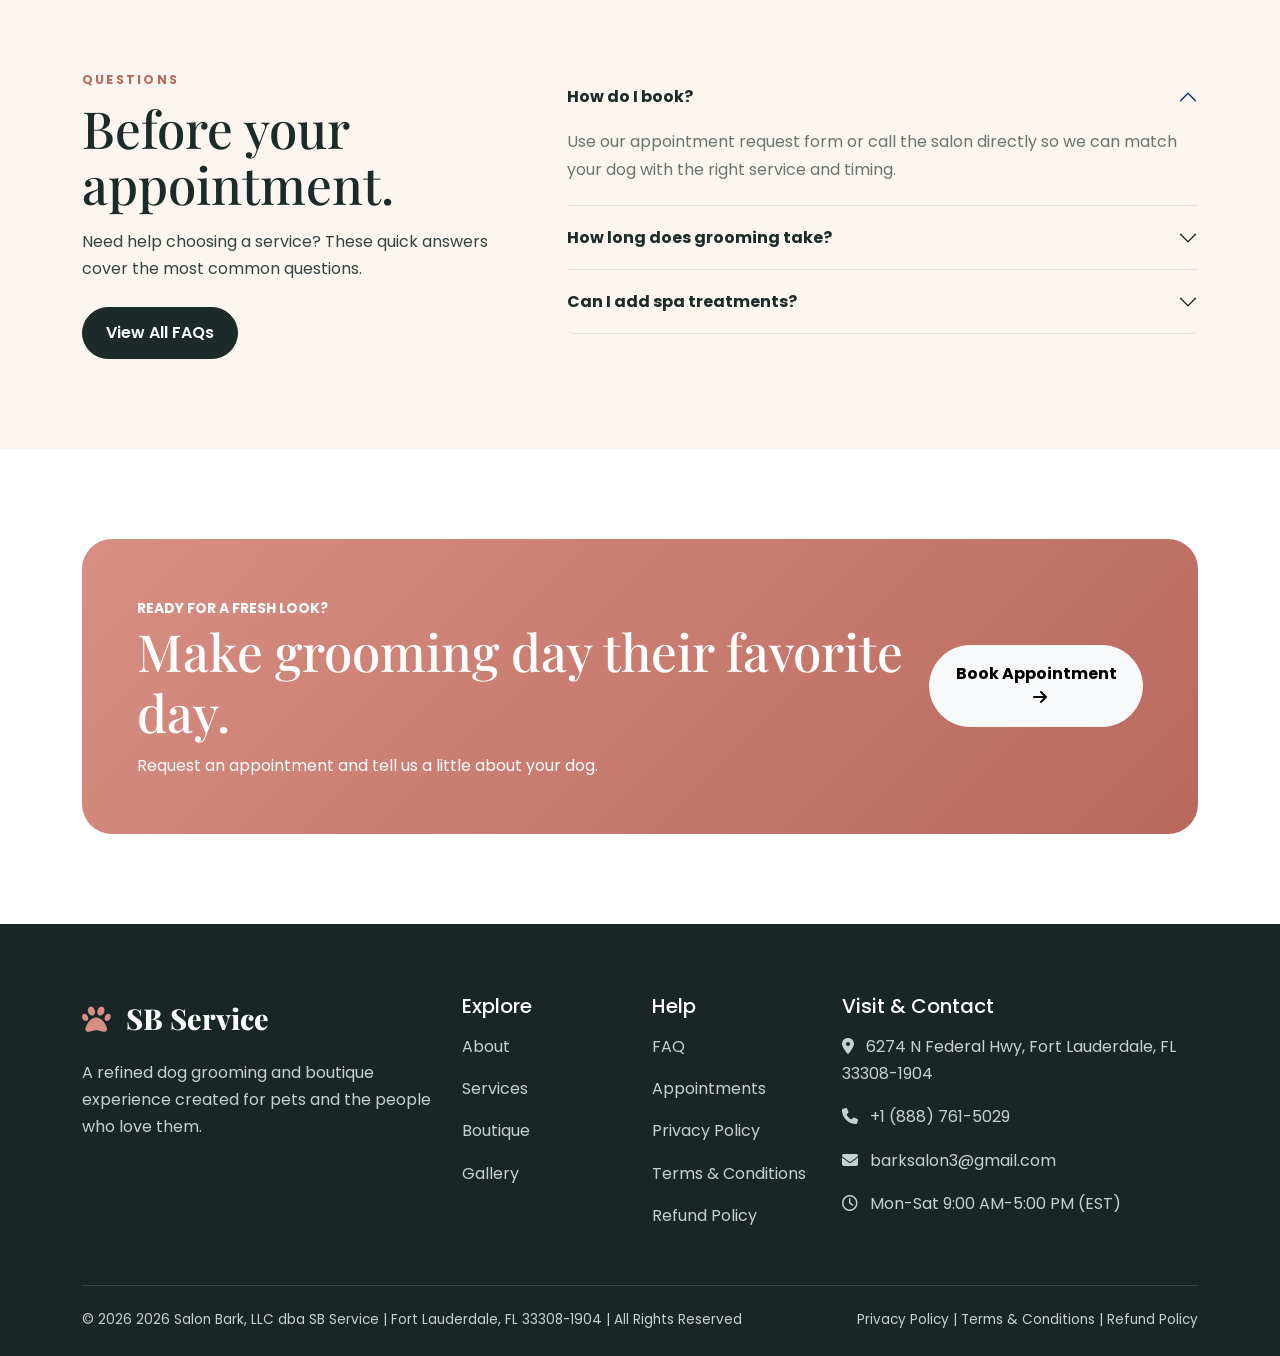
==== commit 75698857: "new" ====
--- a/index.html
+++ b/index.html
@@ -774,7 +774,7 @@
    <div class="container">
     <div class="text-center mb-5">
      <span class="eyebrow">
-      Client Love
+      Customer Love
      </span>
      <h2 class="section-title">
       Why pet parents come back.
@@ -790,7 +790,7 @@
         “The team is patient, professional and always leaves my dog looking incredible. The boutique makes the whole visit feel special.”
        </p>
        <strong>
-        — Local client
+        — Local Customer
        </strong>
       </div>
      </div>
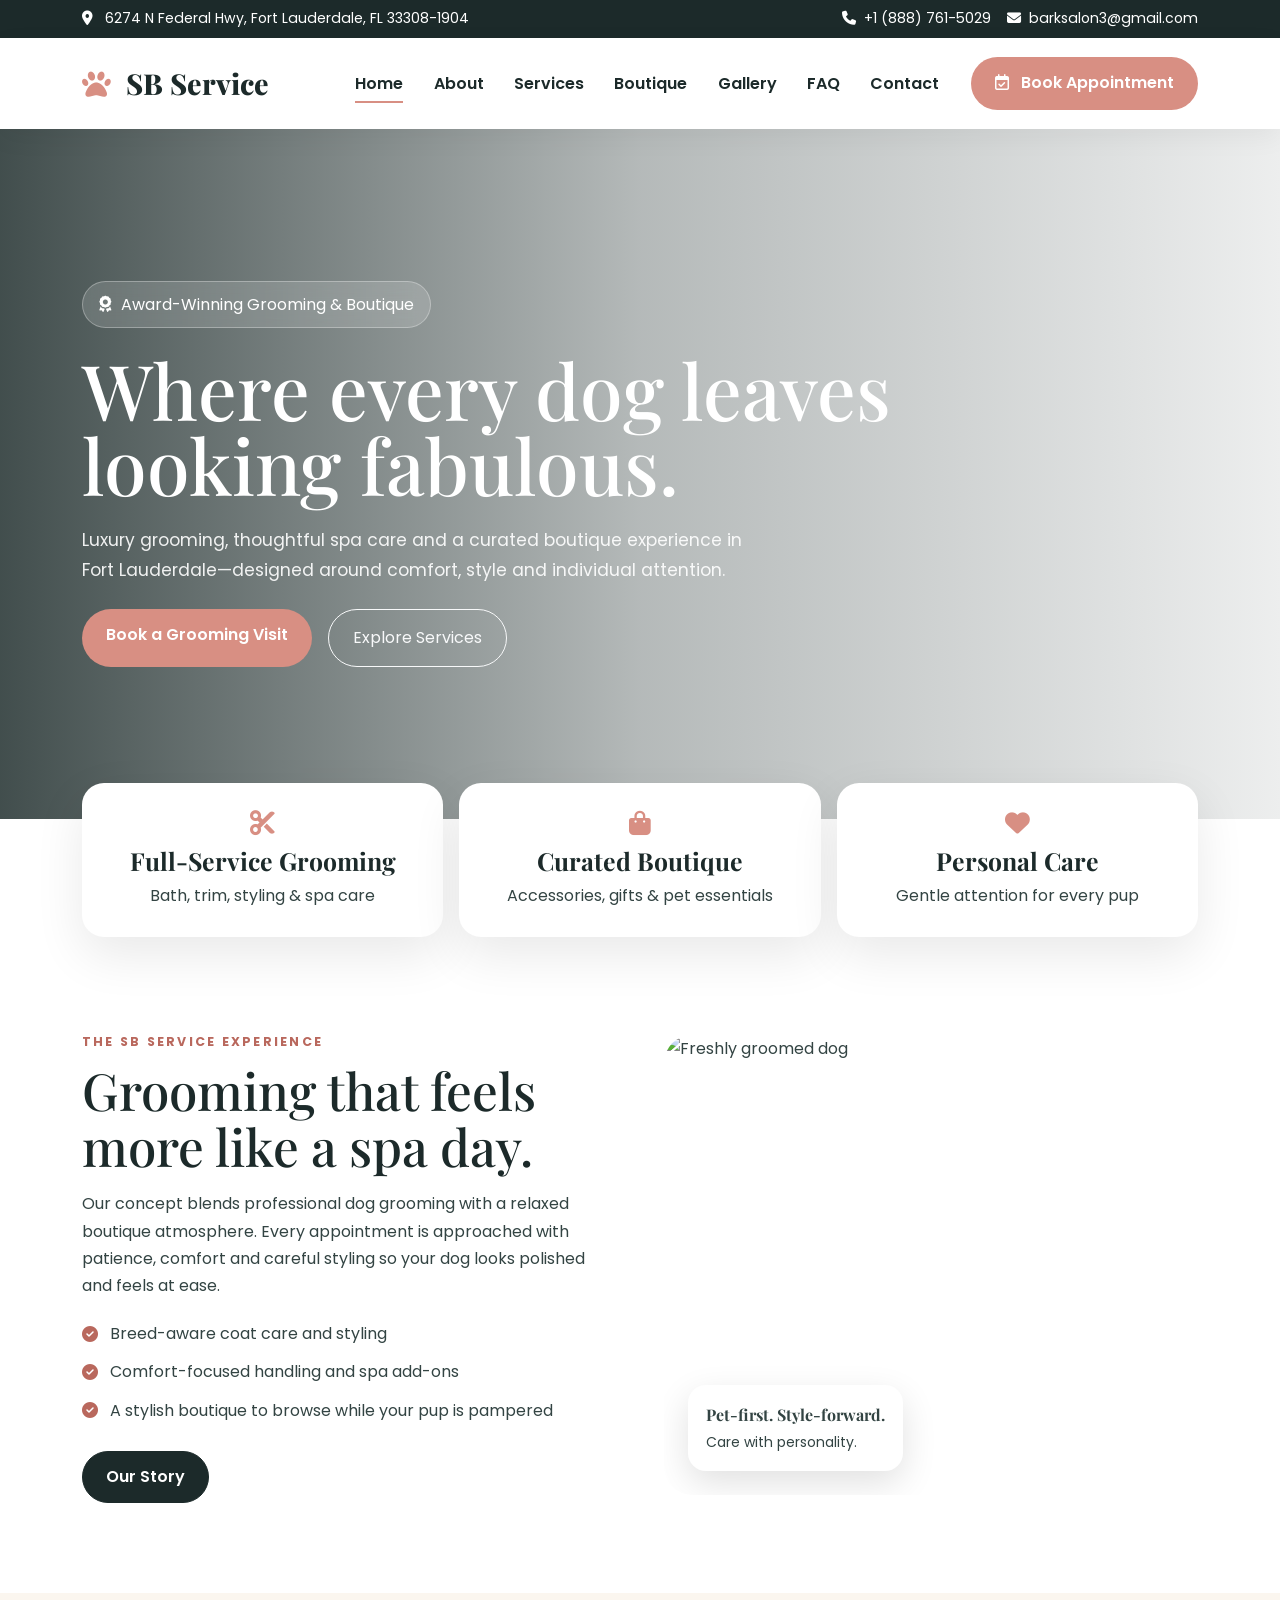
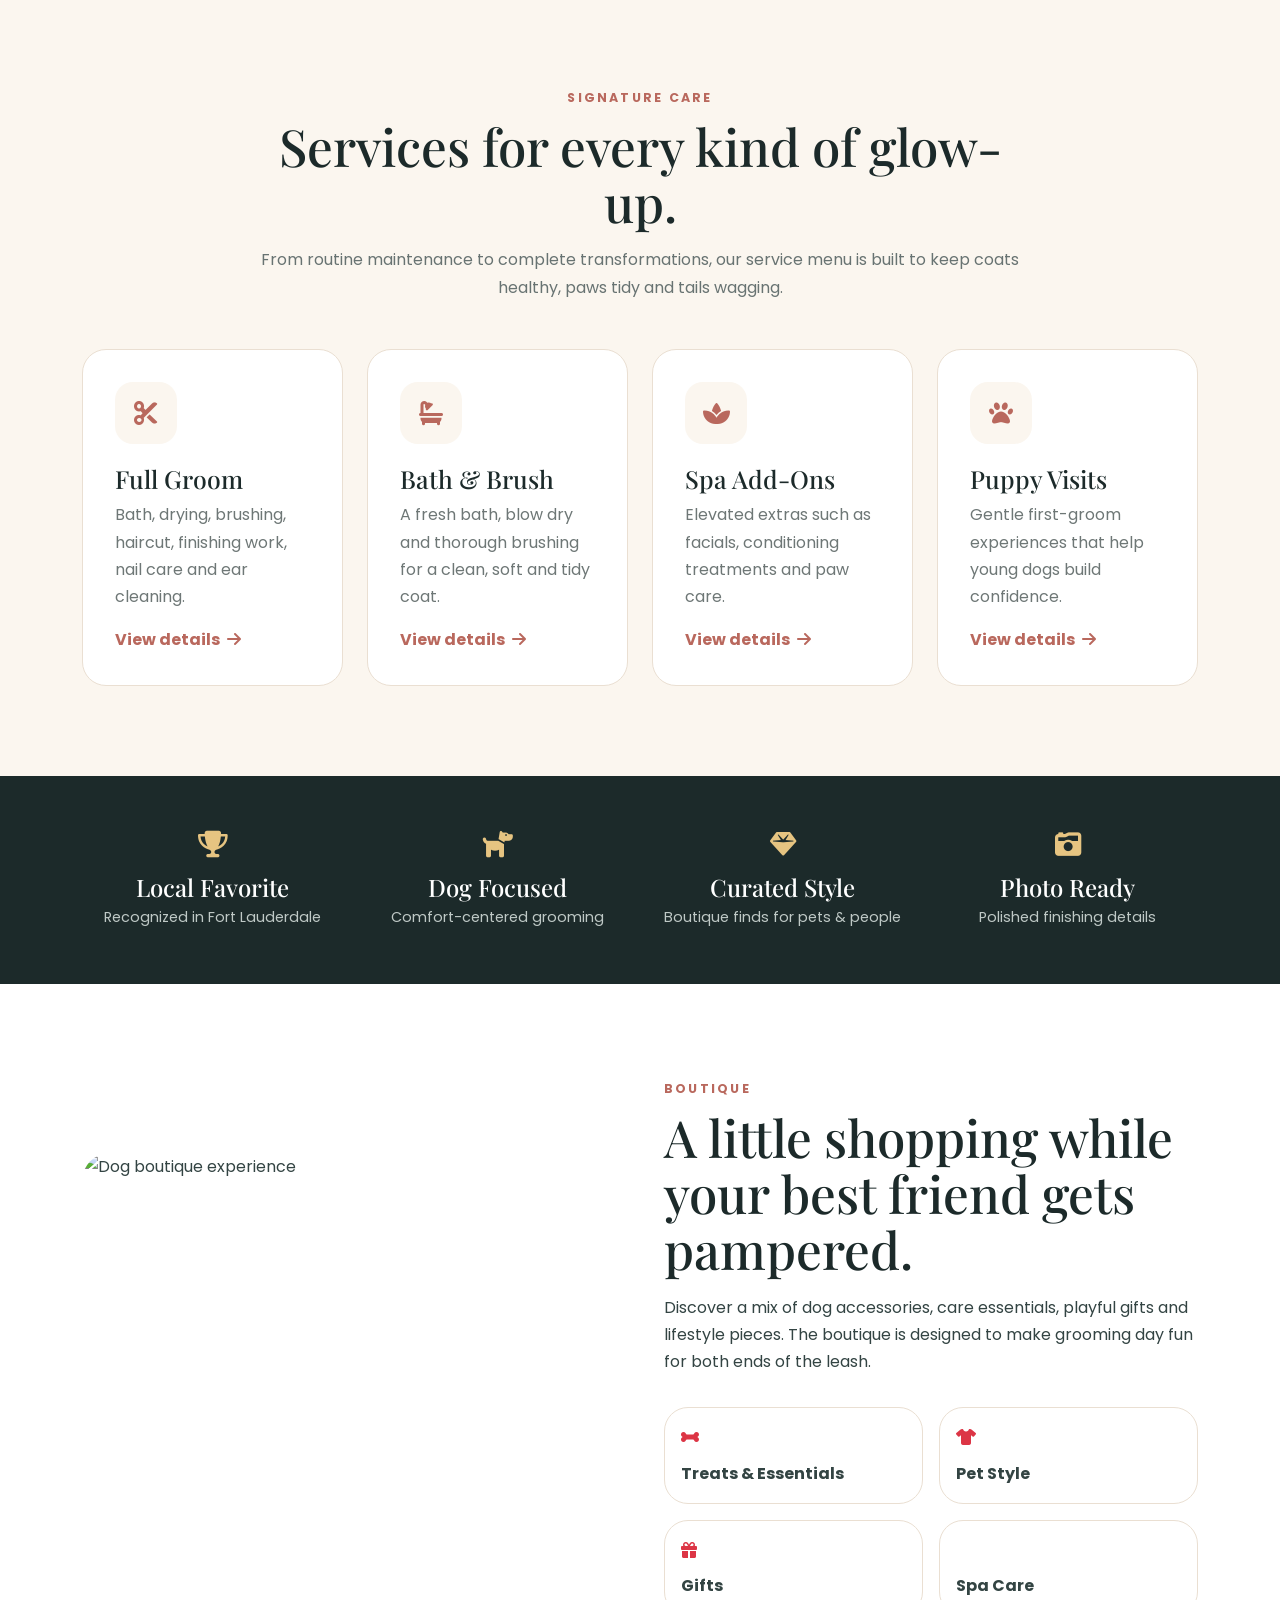
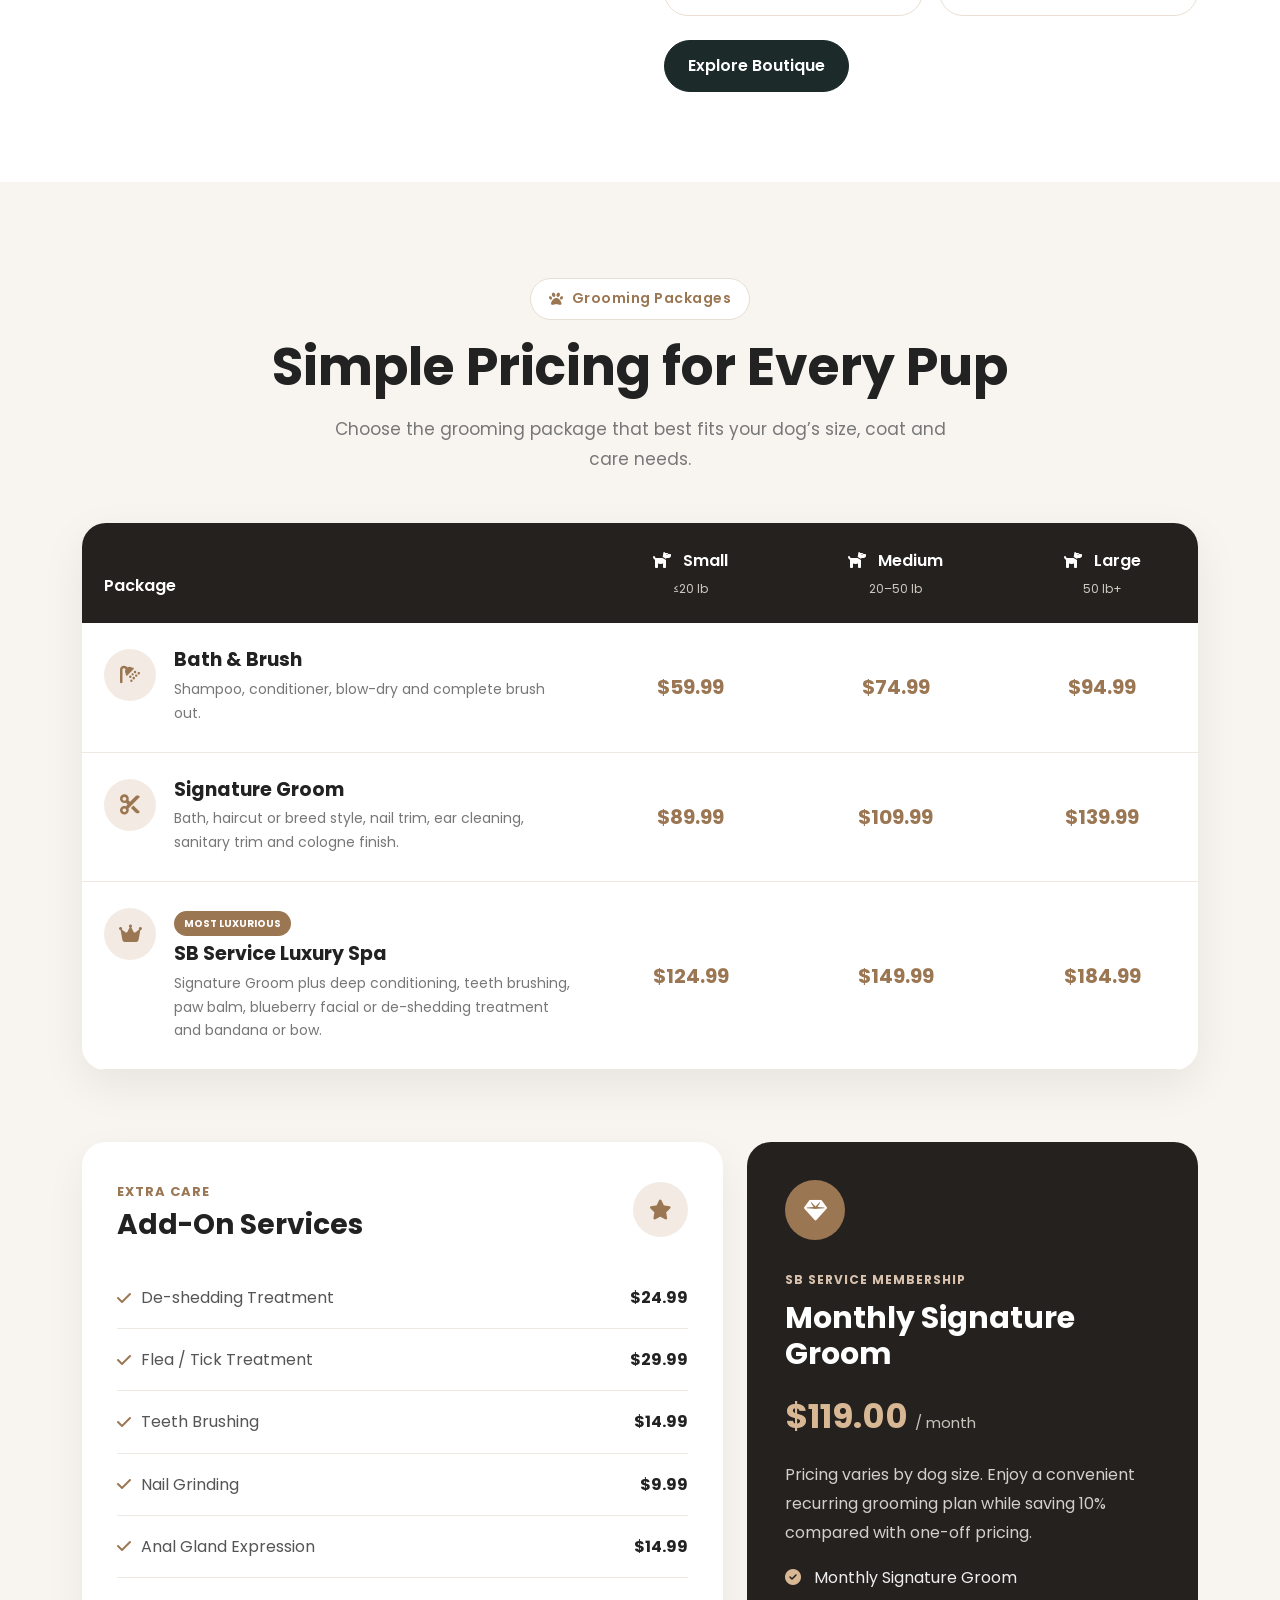
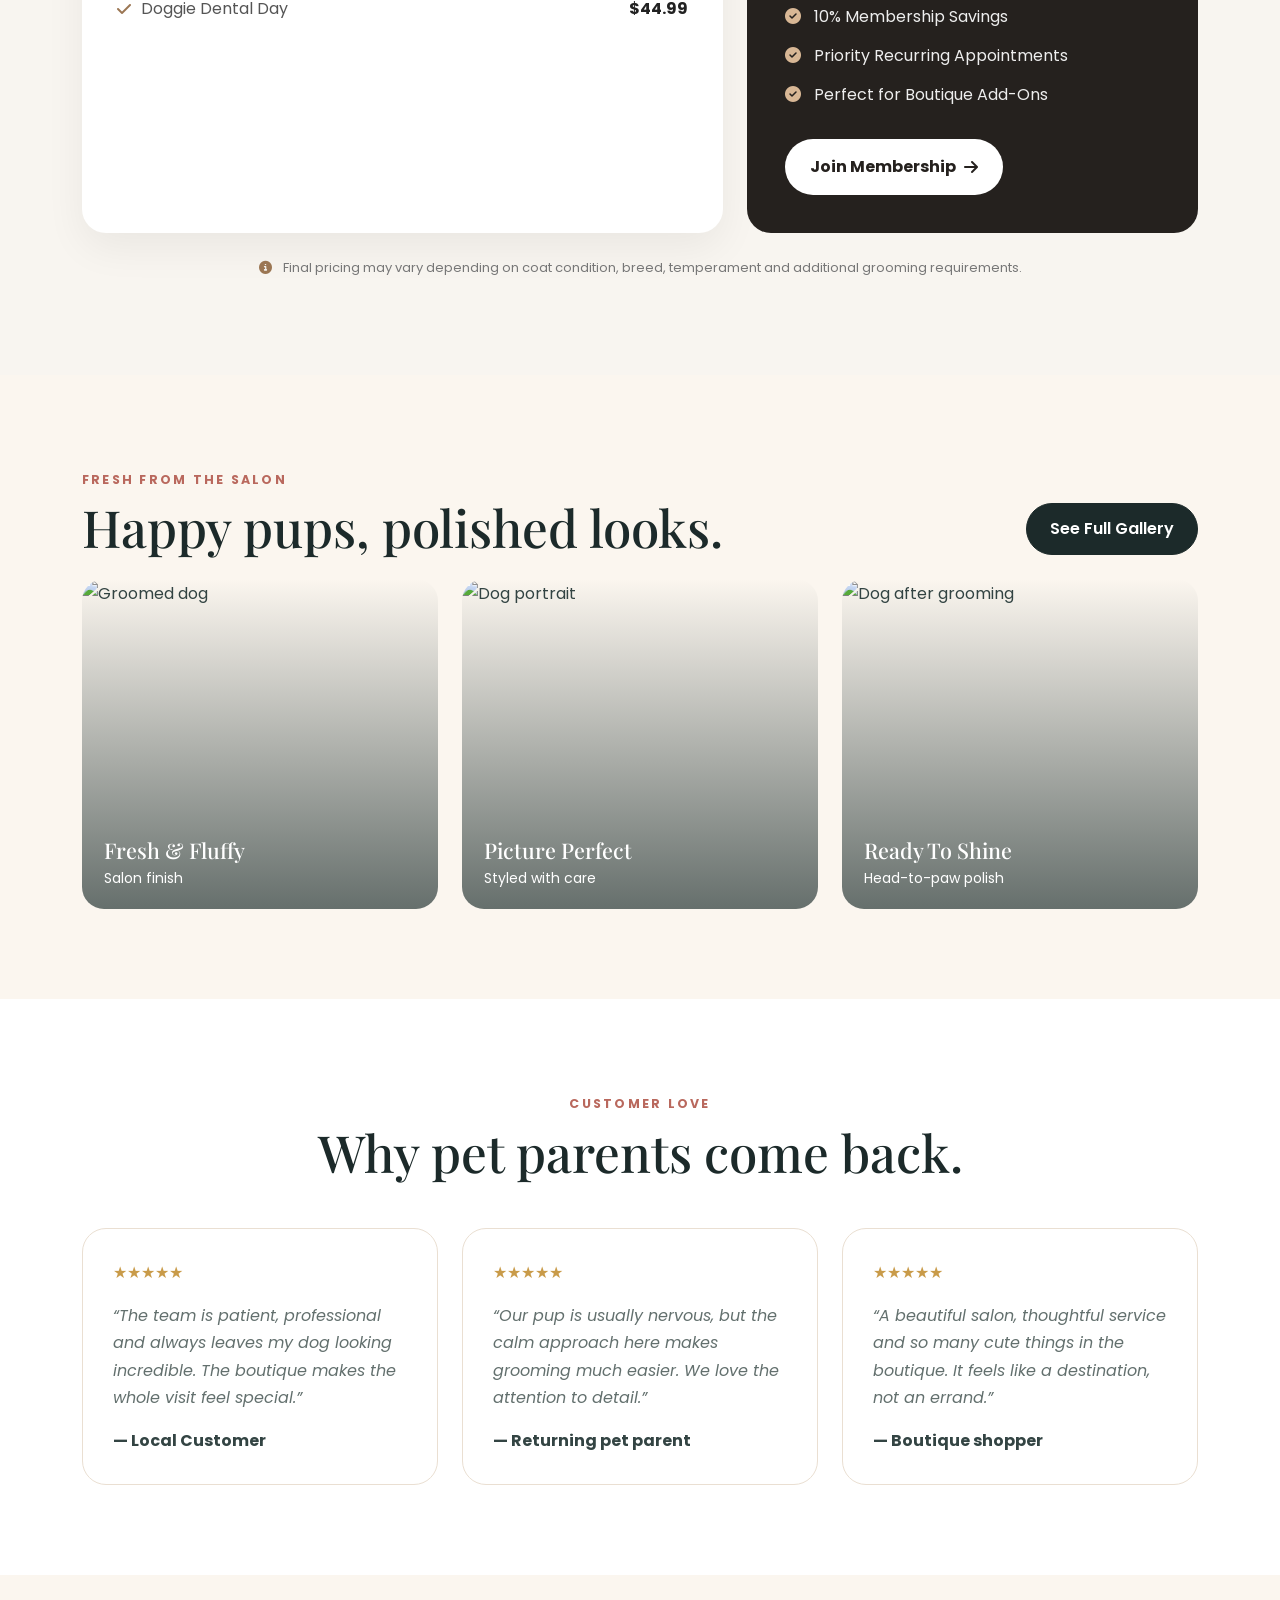
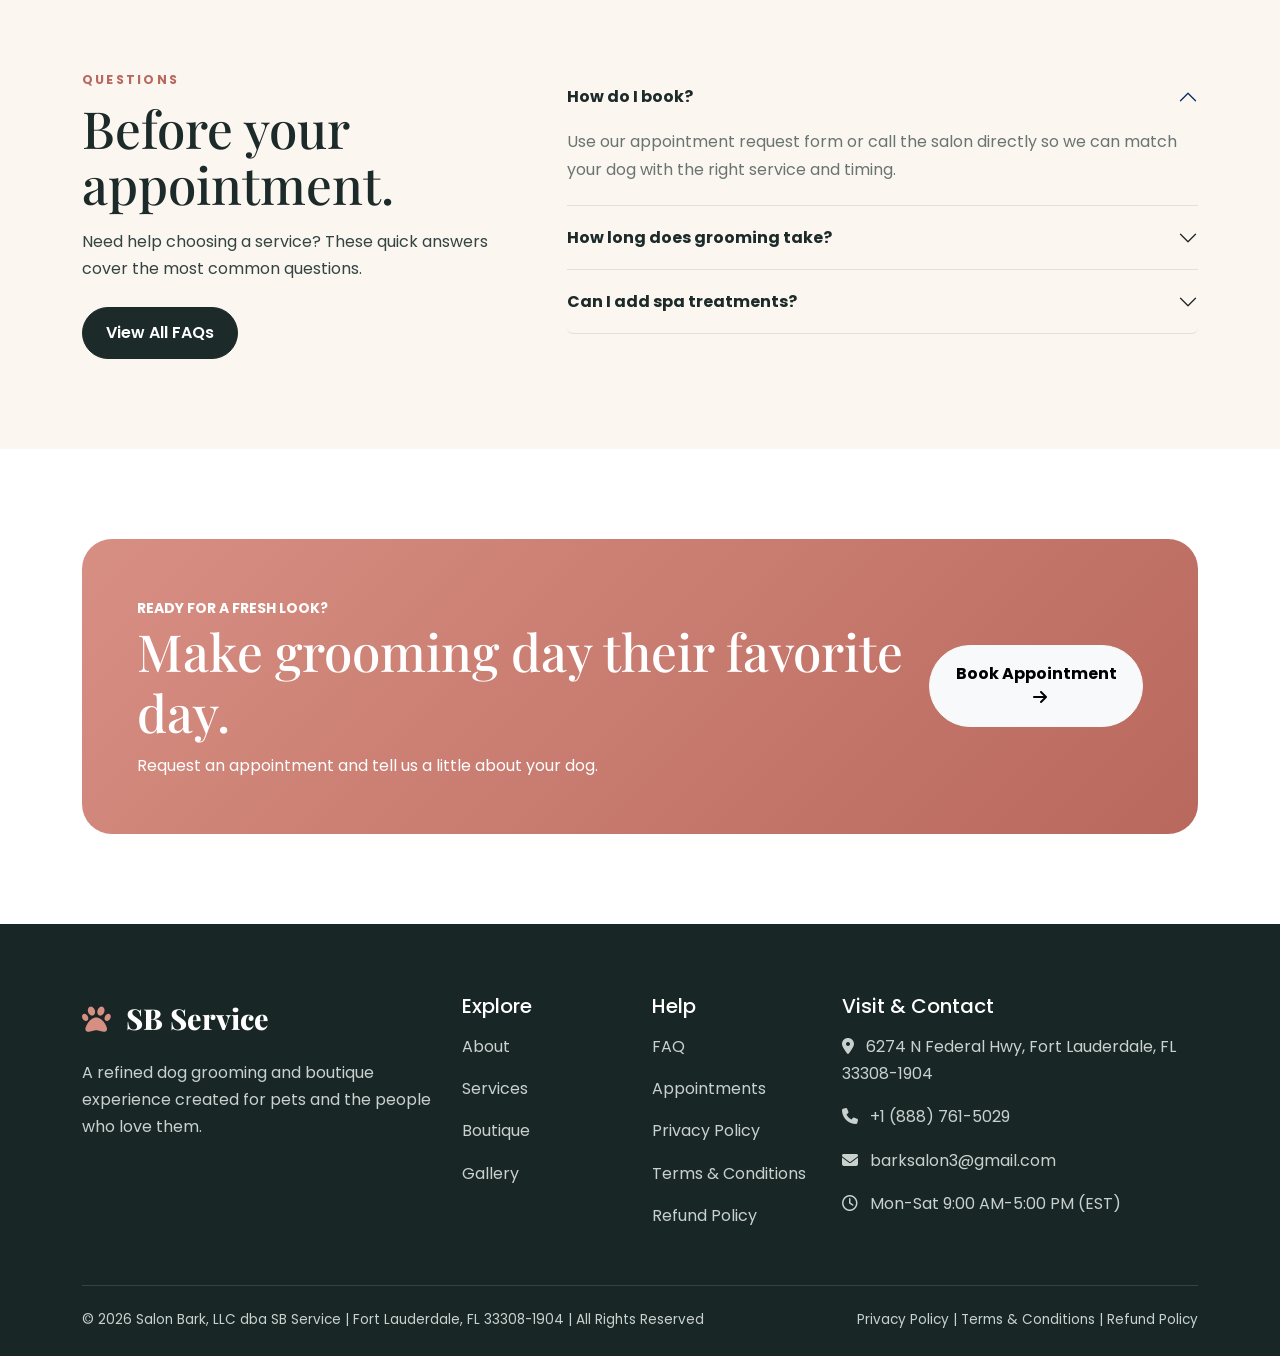
==== commit 473f9a19: "new n" ====
--- a/index.html
+++ b/index.html
@@ -1013,7 +1013,7 @@
       ©
       <span data-year="">
       </span>
-      2026 Salon Bark, LLC dba SB Service | Fort Lauderdale, FL 33308-1904 | All Rights Reserved
+      Salon Bark, LLC dba SB Service | Fort Lauderdale, FL 33308-1904 | All Rights Reserved
      </span>
      <span>
       <a href="privacy.html">
